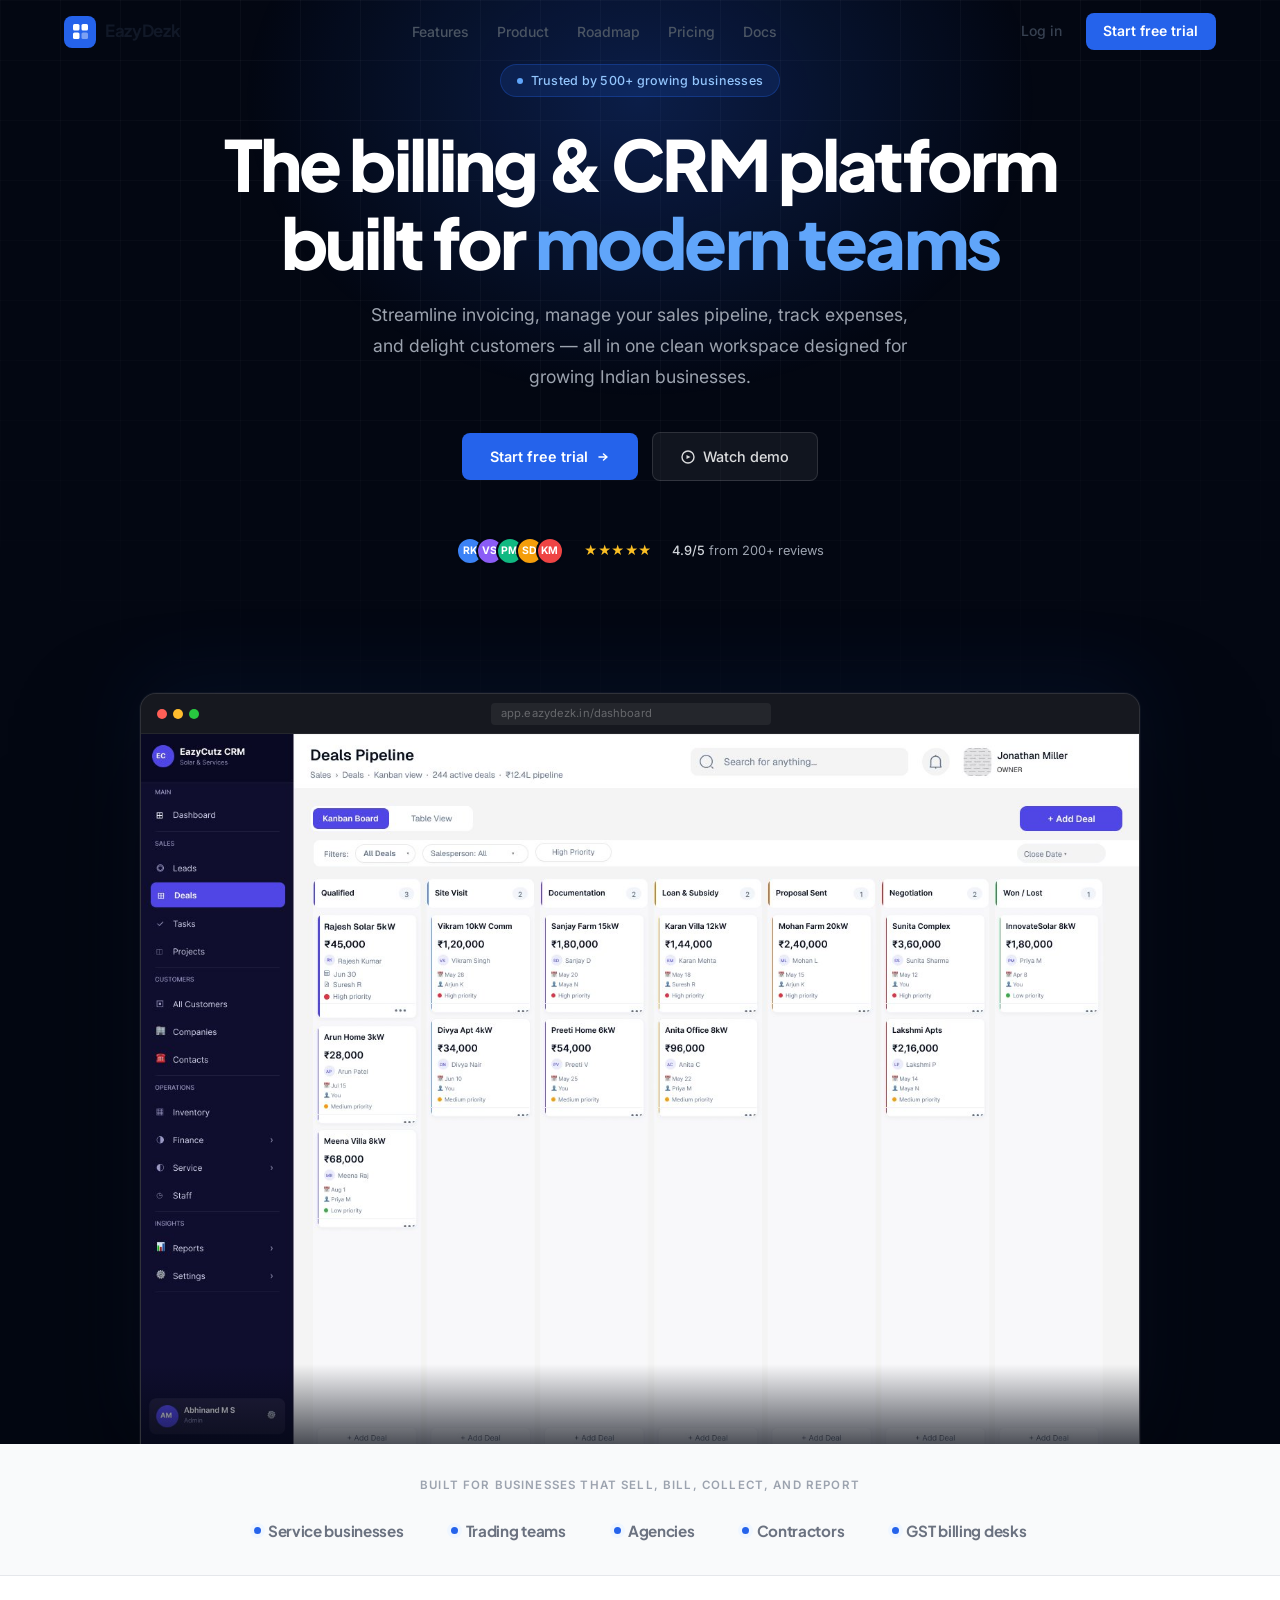
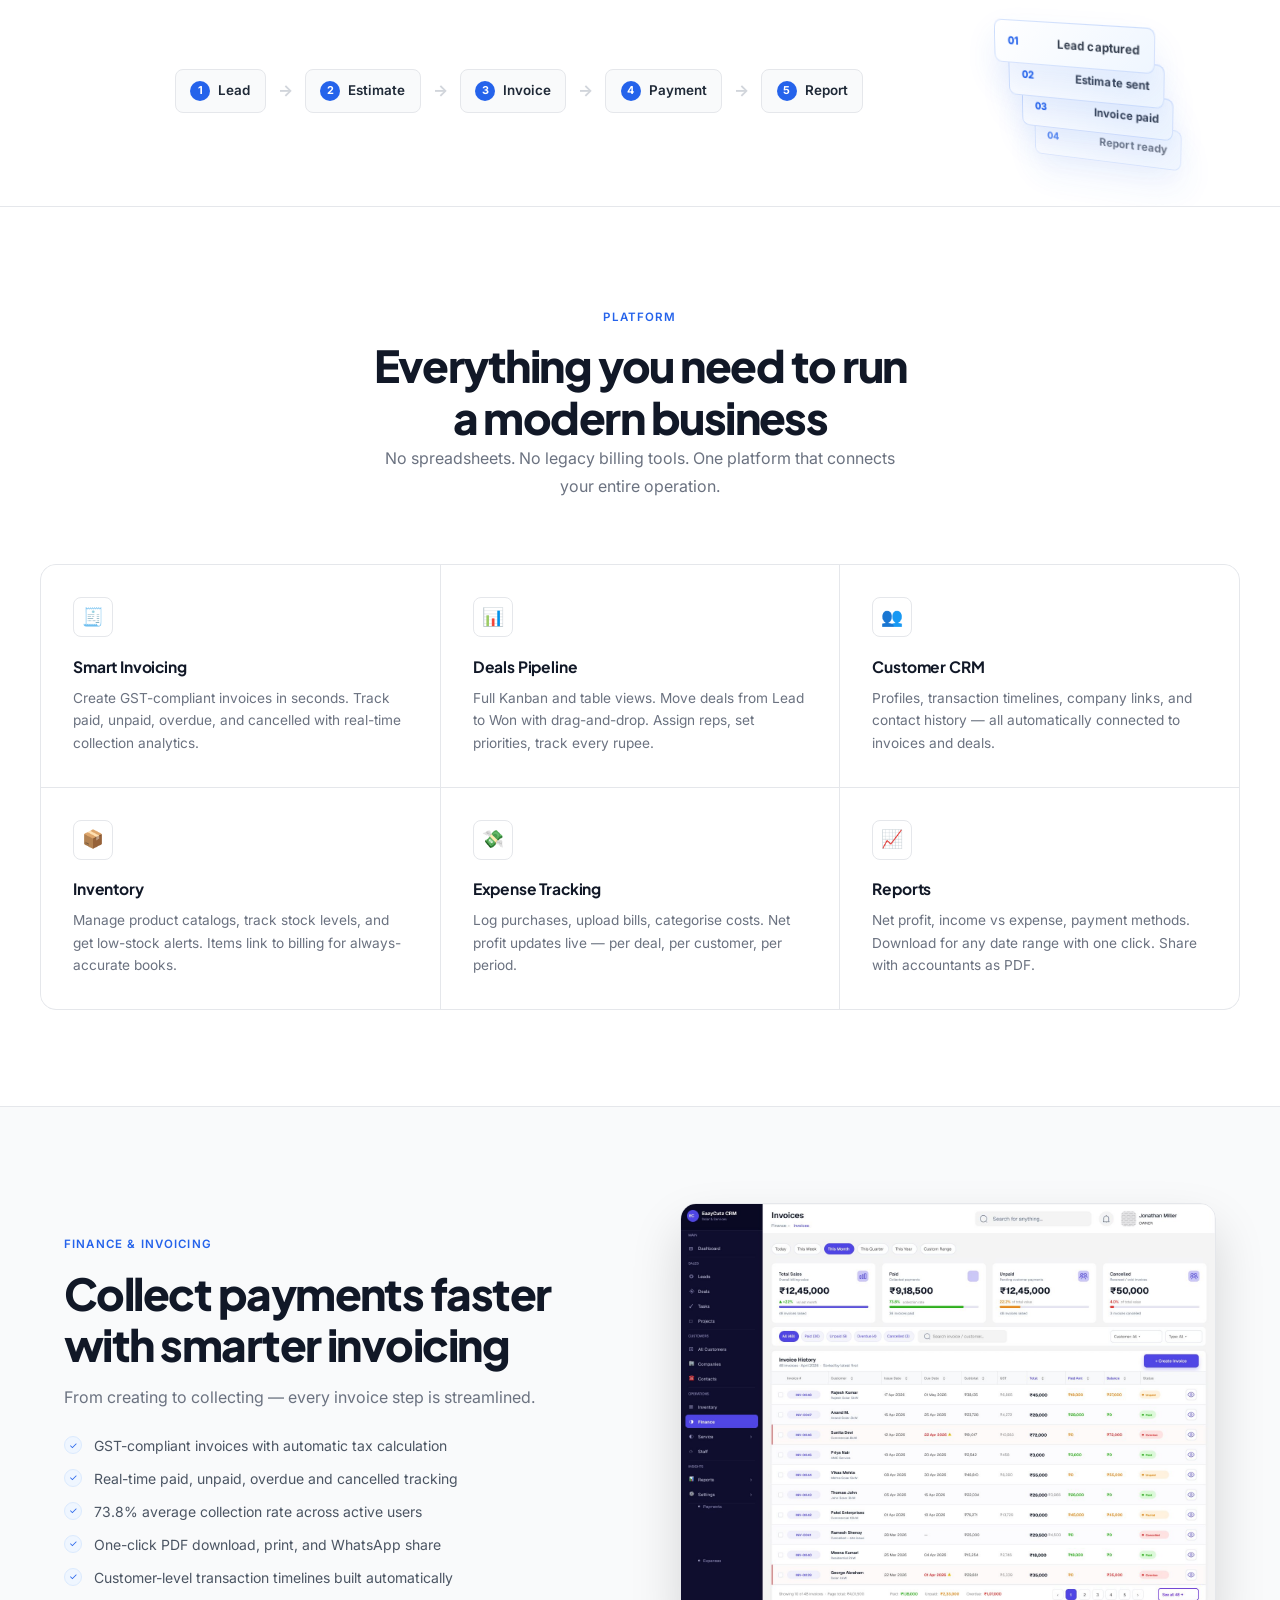
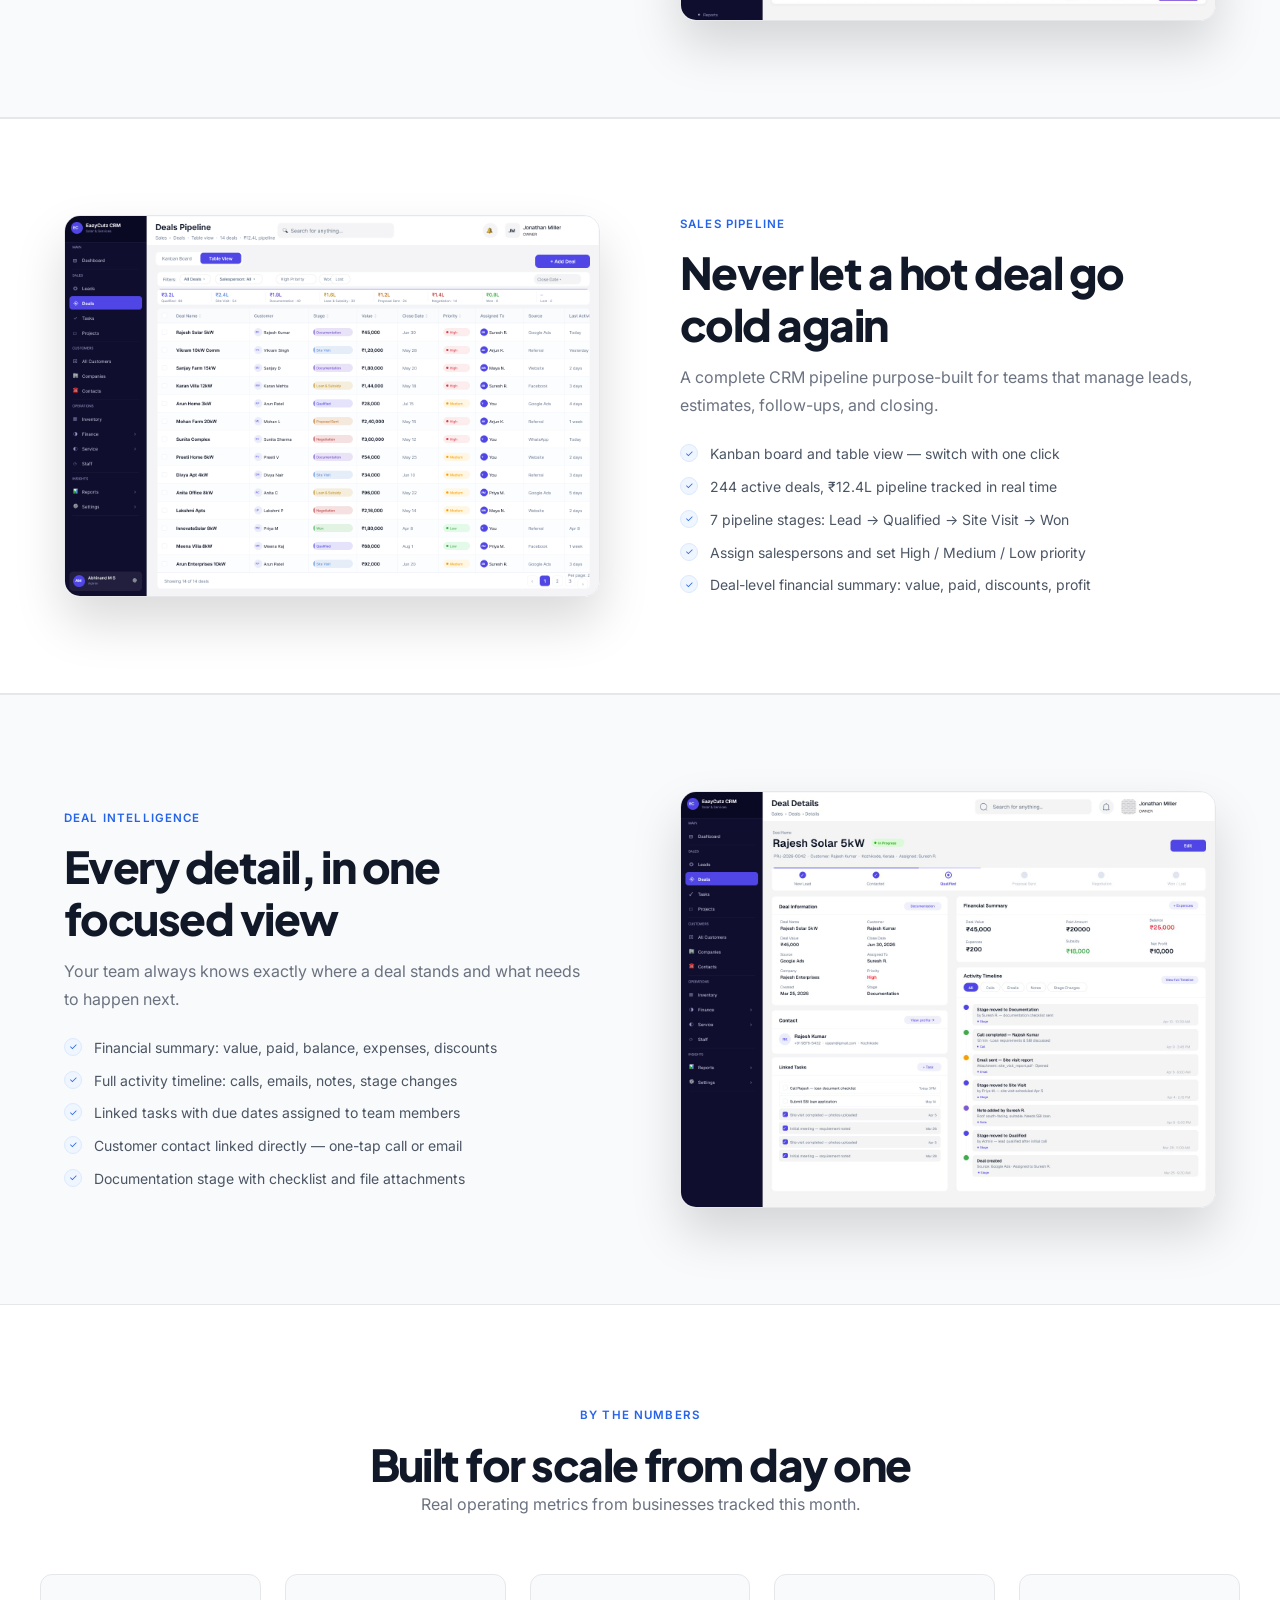
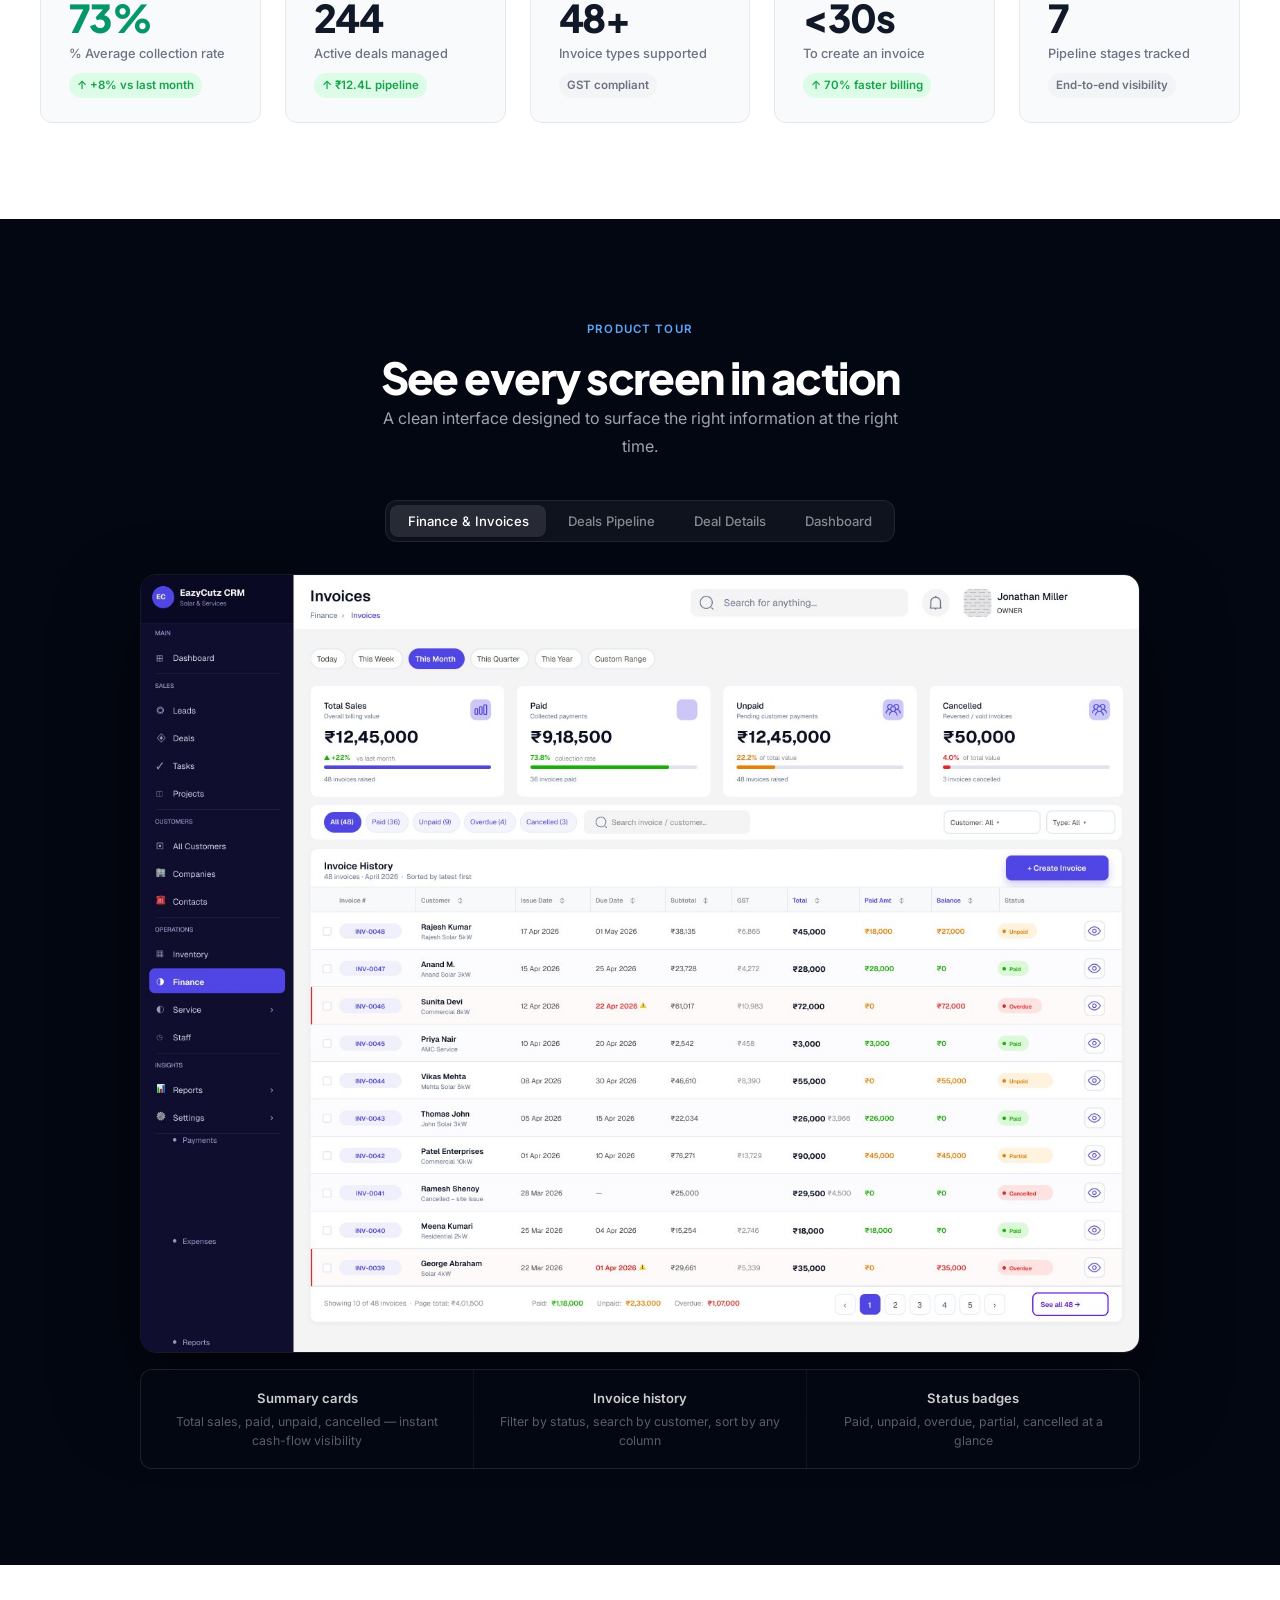
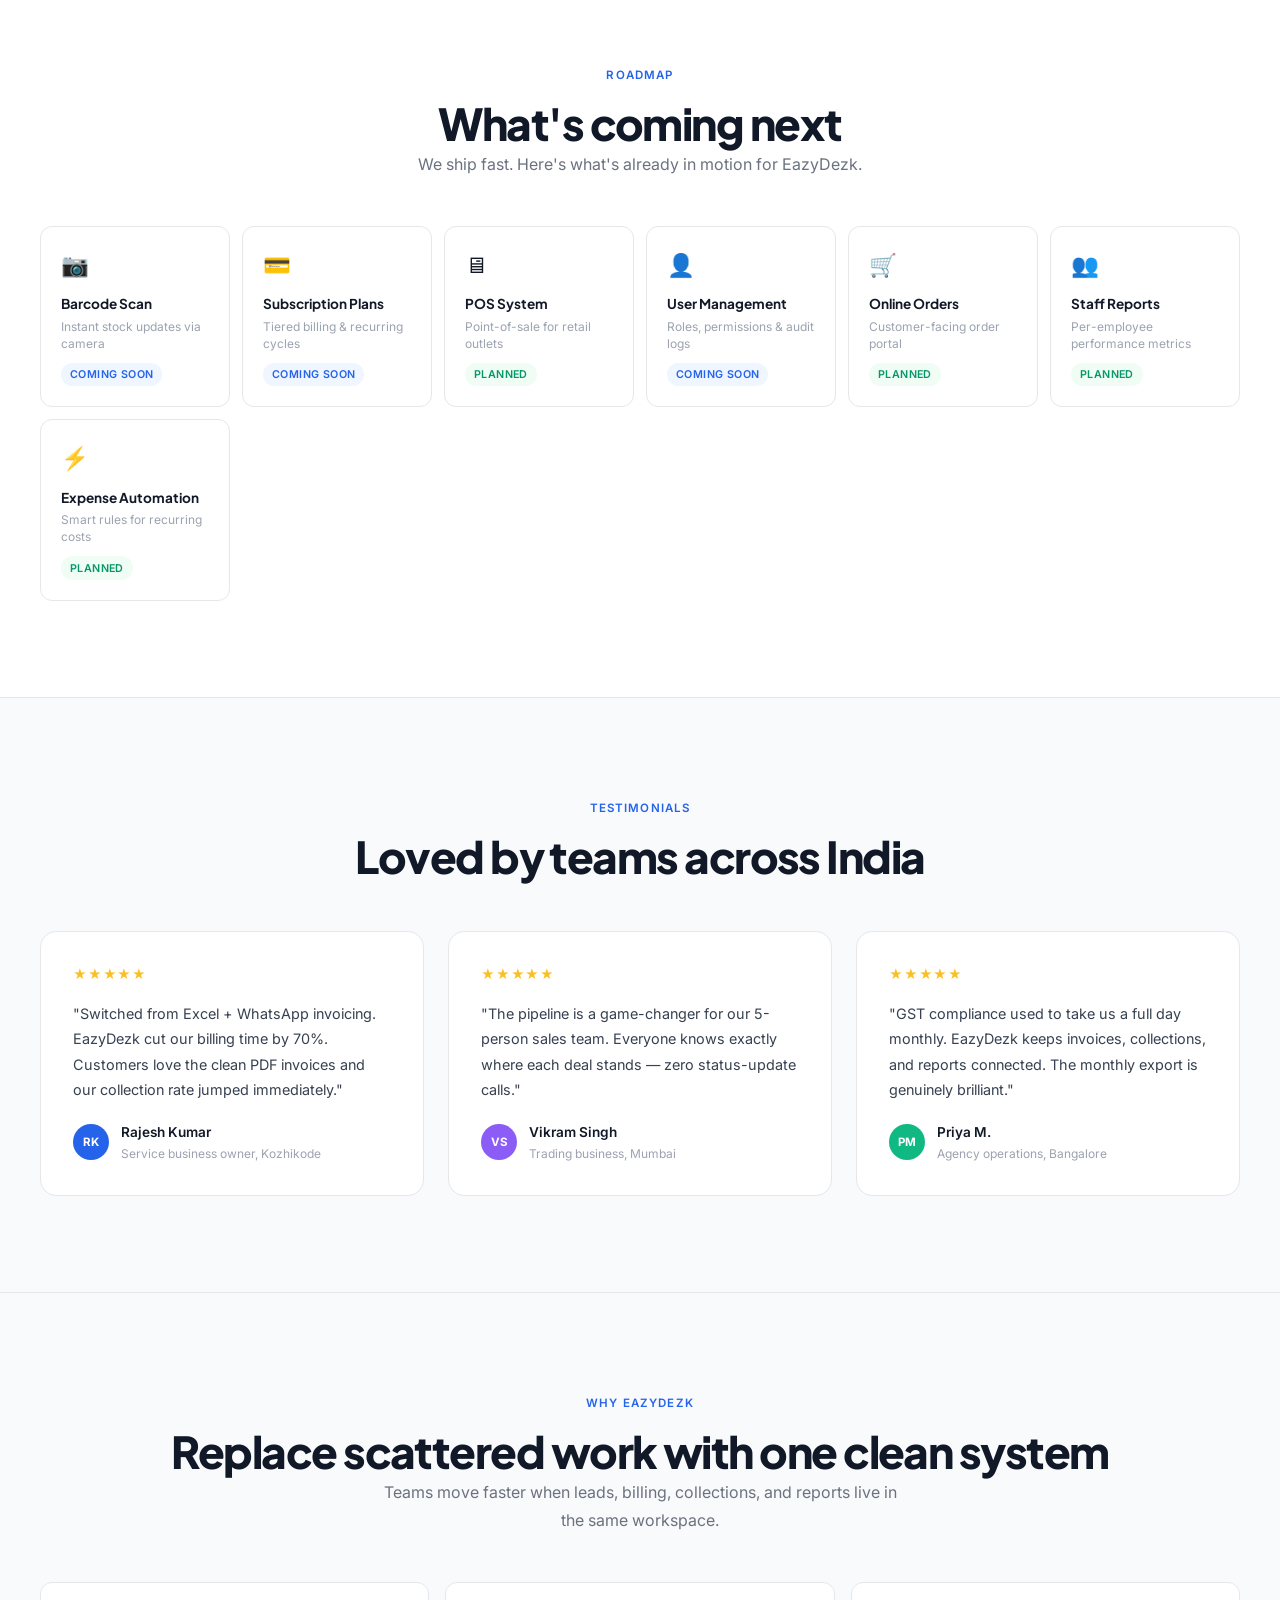
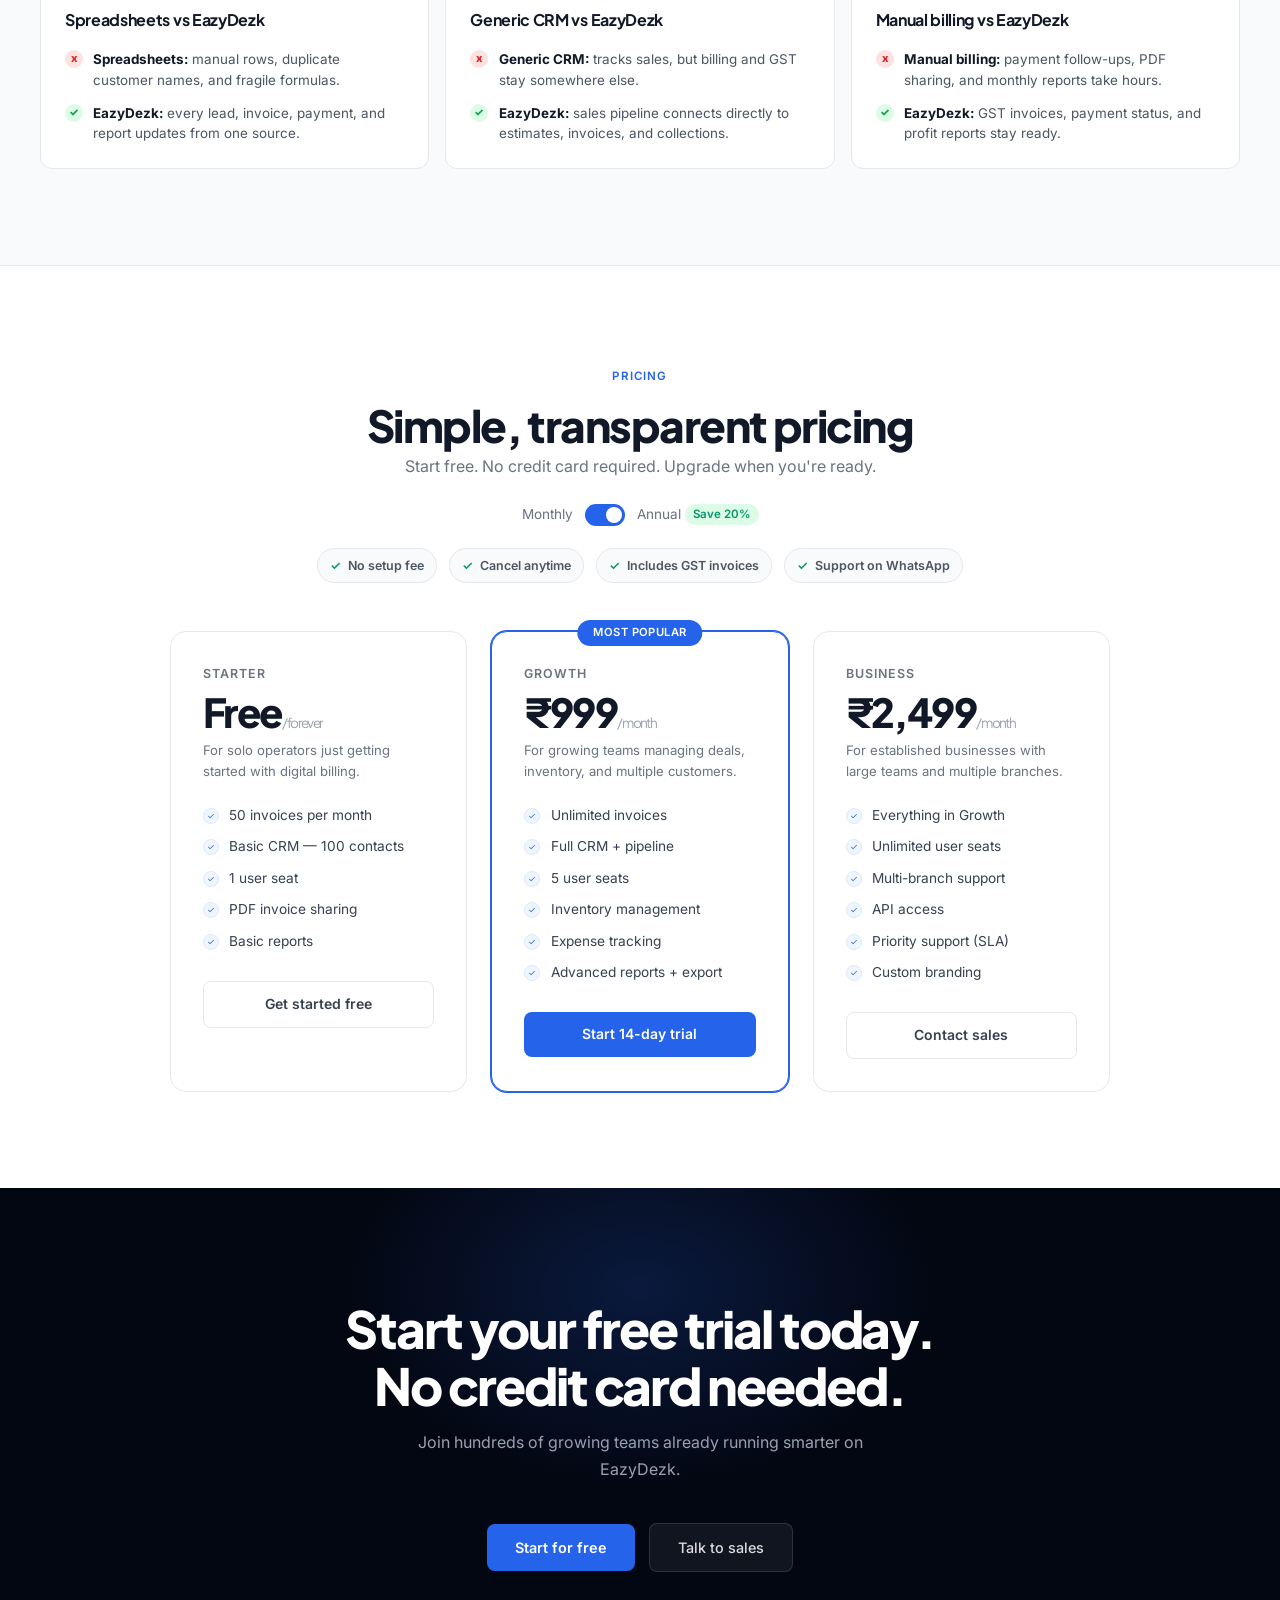
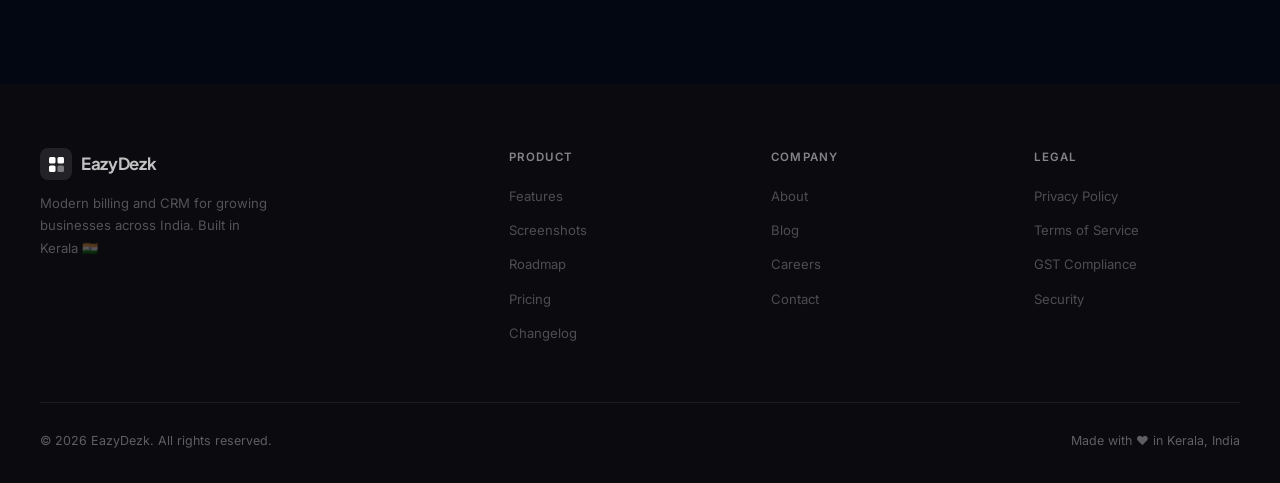
==== index.html @ ed724657 "Implement feature X to enhance user experience and optimize performance" ====
<!DOCTYPE html>
<html lang="en">
<head>
<meta charset="UTF-8">
<meta name="viewport" content="width=device-width,initial-scale=1.0">
<meta name="description" content="EazyDezk — The billing and CRM platform for growing businesses. Invoices, pipeline, reports, and customer work in one clean workspace.">
<title>EazyDezk — Modern Billing & CRM</title>
<link rel="preconnect" href="https://fonts.googleapis.com">
<link href="https://fonts.googleapis.com/css2?family=Inter:wght@300;400;500;600;700&family=Plus+Jakarta+Sans:wght@400;500;600;700;800&display=swap" rel="stylesheet">
<style>
*,*::before,*::after{box-sizing:border-box;margin:0;padding:0}
:root{
  --white:#ffffff;
  --gray-50:#f9fafb;
  --gray-100:#f3f4f6;
  --gray-200:#e5e7eb;
  --gray-300:#d1d5db;
  --gray-400:#9ca3af;
  --gray-500:#6b7280;
  --gray-600:#4b5563;
  --gray-700:#374151;
  --gray-800:#1f2937;
  --gray-900:#111827;
  --gray-950:#030712;
  --blue-50:#eff6ff;
  --blue-100:#dbeafe;
  --blue-500:#3b82f6;
  --blue-600:#2563eb;
  --blue-700:#1d4ed8;
  --violet-500:#8b5cf6;
  --violet-600:#7c3aed;
  --emerald-500:#10b981;
  --emerald-600:#059669;
  --amber-400:#fbbf24;
  --rose-500:#f43f5e;
  --brand:#2563eb;
  --brand-light:#eff6ff;
  --brand-dark:#1d4ed8;
  --r4:4px;--r6:6px;--r8:8px;--r12:12px;--r16:16px;--r20:20px;--r24:24px;
  --shadow-sm:0 1px 2px rgba(0,0,0,.05);
  --shadow:0 1px 3px rgba(0,0,0,.1),0 1px 2px rgba(0,0,0,.06);
  --shadow-md:0 4px 6px rgba(0,0,0,.07),0 2px 4px rgba(0,0,0,.06);
  --shadow-lg:0 10px 15px rgba(0,0,0,.1),0 4px 6px rgba(0,0,0,.05);
  --shadow-xl:0 20px 25px rgba(0,0,0,.1),0 10px 10px rgba(0,0,0,.04);
  --shadow-2xl:0 25px 50px rgba(0,0,0,.15);
  --nav-h:64px;
}
html{scroll-behavior:smooth}
body{font-family:'Inter',sans-serif;background:var(--white);color:var(--gray-900);line-height:1.6;overflow-x:hidden;-webkit-font-smoothing:antialiased}

/* ── NAV ── */
#nav{position:fixed;top:0;left:0;right:0;z-index:200;height:var(--nav-h);border-bottom:1px solid transparent;transition:all .3s ease;background:rgba(255,255,255,0)}
#nav.s{background:rgba(255,255,255,.95);backdrop-filter:blur(12px);border-bottom-color:var(--gray-200)}
.nav-wrap{max-width:1200px;margin:0 auto;padding:0 24px;height:100%;display:flex;align-items:center;justify-content:space-between;gap:2rem}
.logo{display:flex;align-items:center;gap:9px;text-decoration:none;flex-shrink:0}
.logo-icon{width:32px;height:32px;background:var(--brand);border-radius:var(--r8);display:grid;place-items:center}
.logo-icon svg{width:17px;height:17px;fill:white}
.logo-name{font-family:'Plus Jakarta Sans',sans-serif;font-weight:700;font-size:1.05rem;color:var(--gray-900);letter-spacing:-.02em}
.nav-links{display:flex;align-items:center;gap:1.75rem;list-style:none}
.nav-links a{font-size:.875rem;font-weight:500;color:var(--gray-600);text-decoration:none;transition:color .15s}
.nav-links a:hover{color:var(--gray-900)}
.nav-right{display:flex;align-items:center;gap:.75rem;flex-shrink:0}
.btn-nav-ghost{font-size:.875rem;font-weight:500;color:var(--gray-700);background:none;border:none;cursor:pointer;padding:.4rem .75rem;border-radius:var(--r6);transition:background .15s;text-decoration:none}
.btn-nav-ghost:hover{background:var(--gray-100)}
.btn-nav-primary{font-size:.875rem;font-weight:600;color:white;background:var(--brand);border:none;cursor:pointer;padding:.45rem 1.1rem;border-radius:var(--r8);transition:background .15s,transform .1s;text-decoration:none;font-family:'Inter',sans-serif}
.btn-nav-primary:hover{background:var(--brand-dark);transform:translateY(-1px)}
.burger{display:none;flex-direction:column;gap:4.5px;background:none;border:none;cursor:pointer;padding:6px}
.burger span{display:block;width:20px;height:1.5px;background:var(--gray-700);border-radius:2px;transition:all .22s}
.m-menu{display:none;position:fixed;top:var(--nav-h);left:0;right:0;background:white;border-bottom:1px solid var(--gray-200);z-index:199;padding:1.25rem 1.5rem 2rem;flex-direction:column;gap:1rem;box-shadow:var(--shadow-lg)}
.m-menu.open{display:flex}
.m-menu a{font-size:.9rem;font-weight:500;color:var(--gray-700);text-decoration:none}
@media(max-width:768px){.nav-links,.btn-nav-ghost,.btn-nav-primary{display:none}.burger{display:flex}}

/* ── HERO ── */
.hero{padding-top:var(--nav-h);background:var(--gray-950);min-height:100vh;display:flex;flex-direction:column;align-items:center;justify-content:center;position:relative;overflow:hidden;padding-left:24px;padding-right:24px;padding-bottom:0}
.hero-grid{--mx:50%;--my:18%;--grid-active:0;position:absolute;inset:0;background-image:linear-gradient(rgba(255,255,255,.03) 1px,transparent 1px),linear-gradient(90deg,rgba(255,255,255,.03) 1px,transparent 1px);background-size:60px 60px;mask-image:radial-gradient(ellipse 80% 60% at 50% 0%,black 40%,transparent 100%);animation:gridDrift 18s linear infinite;pointer-events:none}
.hero-grid::before{content:'';position:absolute;inset:0;background-image:linear-gradient(rgba(96,165,250,.44) 1px,transparent 1px),linear-gradient(90deg,rgba(96,165,250,.44) 1px,transparent 1px);background-size:60px 60px;background-position:inherit;mask-image:radial-gradient(circle 180px at var(--mx) var(--my),black 0%,rgba(0,0,0,.72) 34%,transparent 72%);opacity:var(--grid-active);transition:opacity .24s ease;filter:drop-shadow(0 0 8px rgba(96,165,250,.5));will-change:opacity,mask-image}
.hero-grid::after{content:'';position:absolute;left:var(--mx);top:var(--my);width:280px;height:280px;border-radius:50%;background:radial-gradient(circle,rgba(37,99,235,.2) 0%,rgba(37,99,235,.09) 38%,transparent 70%);opacity:var(--grid-active);transform:translate(-50%,-50%);transition:opacity .24s ease;will-change:left,top,opacity;pointer-events:none}
.hero-glow{position:absolute;top:-200px;left:50%;transform:translateX(-50%);width:800px;height:600px;background:radial-gradient(ellipse,rgba(37,99,235,.25) 0%,transparent 70%);pointer-events:none}
.hero-content{position:relative;z-index:2;text-align:center;max-width:860px;margin:0 auto;padding-bottom:4rem}
.hero-eyebrow{display:inline-flex;align-items:center;gap:.5rem;background:rgba(37,99,235,.15);border:1px solid rgba(37,99,235,.3);border-radius:50px;padding:.35rem 1rem;font-size:.78rem;font-weight:500;color:#93c5fd;margin-bottom:1.75rem;letter-spacing:.02em}
.hero-eyebrow-dot{width:6px;height:6px;border-radius:50%;background:#60a5fa;animation:blink 2s ease-in-out infinite}
@keyframes blink{0%,100%{opacity:1}50%{opacity:.3}}
@keyframes gridDrift{from{background-position:0 0,0 0}to{background-position:60px 60px,60px 60px}}
h1.hero-title{font-family:'Plus Jakarta Sans',sans-serif;font-weight:800;font-size:clamp(2.4rem,5.5vw,4.5rem);line-height:1.1;letter-spacing:-.04em;color:white;margin-bottom:1.25rem}
h1.hero-title .blue{color:#60a5fa}
.hero-desc{font-size:clamp(.9rem,1.5vw,1.1rem);color:var(--gray-400);max-width:540px;margin:0 auto 2.5rem;line-height:1.75;font-weight:400}
.hero-ctas{display:flex;align-items:center;justify-content:center;gap:.875rem;flex-wrap:wrap;margin-bottom:3.5rem}
.btn-hero-primary{display:inline-flex;align-items:center;gap:.5rem;background:var(--brand);color:white;border:none;padding:.75rem 1.75rem;border-radius:var(--r8);font-weight:600;font-size:.9rem;cursor:pointer;transition:all .2s;text-decoration:none;font-family:'Inter',sans-serif}
.btn-hero-primary:hover{background:var(--brand-dark);transform:translateY(-2px);box-shadow:0 8px 20px rgba(37,99,235,.4)}
.btn-hero-ghost{display:inline-flex;align-items:center;gap:.5rem;background:rgba(255,255,255,.06);color:rgba(255,255,255,.85);border:1px solid rgba(255,255,255,.12);padding:.75rem 1.75rem;border-radius:var(--r8);font-weight:500;font-size:.9rem;cursor:pointer;transition:all .2s;text-decoration:none}
.btn-hero-ghost:hover{background:rgba(255,255,255,.1);border-color:rgba(255,255,255,.22)}
.hero-social-proof{display:flex;align-items:center;justify-content:center;gap:1.25rem;flex-wrap:wrap;margin-bottom:4rem}
.hsp-avatars{display:flex}
.hsp-av{width:28px;height:28px;border-radius:50%;border:2px solid var(--gray-950);display:flex;align-items:center;justify-content:center;font-size:.65rem;font-weight:700;color:white;margin-left:-8px;flex-shrink:0}
.hsp-av:first-child{margin-left:0}
.hsp-text{font-size:.8rem;color:var(--gray-400)}
.hsp-text strong{color:var(--gray-300);font-weight:500}
.hsp-stars{color:#fbbf24;font-size:.8rem;letter-spacing:.05em}

/* ── DASHBOARD BROWSER MOCKUP ── */
.browser-wrap{--tilt-x:0deg;--tilt-y:0deg;position:relative;z-index:2;width:100%;max-width:1000px;margin:0 auto;perspective:1200px}
.browser{background:#1e2028;border-radius:var(--r16) var(--r16) 0 0;border:1px solid rgba(255,255,255,.08);border-bottom:none;box-shadow:0 -20px 80px rgba(37,99,235,.08),0 0 0 1px rgba(255,255,255,.04),0 60px 120px rgba(0,0,0,.6);overflow:hidden;transform:rotateX(var(--tilt-x)) rotateY(var(--tilt-y));transform-style:preserve-3d;transition:transform .18s ease-out,box-shadow .18s ease-out;will-change:transform}
.browser-wrap:hover .browser{box-shadow:0 -24px 90px rgba(37,99,235,.12),0 0 0 1px rgba(255,255,255,.05),0 70px 140px rgba(0,0,0,.65)}
.browser-bar{height:40px;background:#16181f;display:flex;align-items:center;padding:0 16px;gap:8px;border-bottom:1px solid rgba(255,255,255,.06)}
.b-dots{display:flex;gap:6px}
.b-dot{width:10px;height:10px;border-radius:50%}
.b-dot-r{background:#ff5f57}
.b-dot-y{background:#ffbd2e}
.b-dot-g{background:#28c840}
.b-addr{flex:1;background:rgba(255,255,255,.06);border-radius:var(--r4);height:22px;display:flex;align-items:center;padding:0 10px;max-width:280px;margin:0 auto}
.b-addr-text{font-size:.7rem;color:rgba(255,255,255,.3);font-weight:400;letter-spacing:.01em}
.browser-screen{position:relative}
.browser-screen img{width:100%;display:block;height:auto}
.browser-screen::after{content:'';position:absolute;bottom:0;left:0;right:0;height:80px;background:linear-gradient(transparent,rgba(3,7,18,.7))}
@media(max-width:640px){
  .hero{justify-content:flex-start;min-height:auto;padding-top:calc(var(--nav-h) + 2rem)}
  .hero-content{padding-bottom:2.25rem}
  .hero-ctas{margin-bottom:2.5rem}
  .hero-social-proof{margin-bottom:2.75rem}
  .hero-glow{width:520px;height:420px}
}

/* ── TRUST STRIP ── */
.logos-sec{background:var(--gray-50);border-bottom:1px solid var(--gray-200);padding:2rem 24px}
.logos-inner{max-width:1200px;margin:0 auto}
.logos-label{font-size:.72rem;font-weight:600;color:var(--gray-400);letter-spacing:.1em;text-transform:uppercase;text-align:center;margin-bottom:1.5rem}
.logos-row{display:flex;align-items:center;justify-content:center;gap:3rem;flex-wrap:wrap}
.logo-co{display:inline-flex;align-items:center;gap:.45rem;font-family:'Plus Jakarta Sans',sans-serif;font-weight:700;font-size:.95rem;color:var(--gray-500);letter-spacing:-.02em}
.logo-co::before{content:'';width:7px;height:7px;border-radius:50%;background:var(--brand);box-shadow:0 0 0 4px var(--blue-50)}

/* ── WORKFLOW ── */
.workflow-sec{background:white;border-bottom:1px solid var(--gray-200);padding:2.5rem 24px;overflow:hidden}
.workflow-shell{max-width:1120px;margin:0 auto;display:grid;grid-template-columns:minmax(0,1fr) 210px;align-items:center;gap:2rem}
.workflow{display:flex;align-items:center;justify-content:center;gap:.75rem;flex-wrap:wrap}
.wf-step{display:inline-flex;align-items:center;gap:.5rem;background:var(--gray-50);border:1px solid var(--gray-200);border-radius:var(--r8);padding:.65rem .9rem;font-size:.84rem;font-weight:600;color:var(--gray-800);white-space:nowrap}
.wf-num{width:20px;height:20px;border-radius:50%;display:grid;place-items:center;background:var(--brand);color:white;font-size:.68rem;font-weight:700}
.wf-arrow{color:var(--gray-300);font-weight:700}
.ops-stack{--stack-x:0deg;--stack-y:0deg;position:relative;height:150px;perspective:900px}
.ops-stack-inner{position:absolute;inset:0;transform-style:preserve-3d;transform:rotateX(calc(-12deg + var(--stack-x))) rotateY(calc(-24deg + var(--stack-y)));transition:transform .18s ease-out;animation:stackFloat 6s ease-in-out infinite}
.ops-card{position:absolute;left:22px;right:22px;height:42px;border:1px solid rgba(37,99,235,.18);border-radius:var(--r8);background:linear-gradient(135deg,white,var(--blue-50));box-shadow:0 18px 35px rgba(37,99,235,.11);display:flex;align-items:center;justify-content:space-between;padding:0 .85rem;font-size:.72rem;font-weight:700;color:var(--gray-700);letter-spacing:.01em;transform:translateZ(var(--z)) translateY(var(--y))}
.ops-card span{font-size:.66rem;color:var(--brand);font-weight:800}
.ops-card:nth-child(1){--z:54px;--y:0px}
.ops-card:nth-child(2){--z:27px;--y:38px}
.ops-card:nth-child(3){--z:0px;--y:76px}
.ops-card:nth-child(4){--z:-27px;--y:114px;opacity:.72}
@keyframes stackFloat{0%,100%{translate:0 0}50%{translate:0 -8px}}
@media(max-width:900px){.workflow-shell{grid-template-columns:1fr}.ops-stack{display:none}}
@media(max-width:640px){.workflow{display:grid;grid-template-columns:repeat(2,minmax(0,1fr));align-items:stretch}.wf-step{justify-content:flex-start}.wf-arrow{display:none}}
@media(max-width:360px){.workflow{grid-template-columns:1fr}}

/* ── SECTION BASE ── */
section{padding:6rem 24px}
.s-wrap{max-width:1200px;margin:0 auto}
.s-center{text-align:center}
.s-center .s-desc{margin:0 auto}
.kicker{display:inline-flex;align-items:center;gap:.4rem;font-size:.72rem;font-weight:600;color:var(--brand);letter-spacing:.1em;text-transform:uppercase;margin-bottom:.875rem}
h2.s-title{font-family:'Plus Jakarta Sans',sans-serif;font-weight:800;font-size:clamp(1.75rem,3.5vw,2.75rem);line-height:1.18;letter-spacing:-.035em;color:var(--gray-900)}
.s-desc{font-size:1rem;color:var(--gray-500);max-width:520px;margin-top:.75rem;line-height:1.75}

/* ── FEATURES ── */
.feat-sec{background:white}
.feat-intro{margin-bottom:4rem}
.feat-grid{display:grid;grid-template-columns:repeat(3,1fr);gap:1px;background:var(--gray-200);border:1px solid var(--gray-200);border-radius:var(--r16);overflow:hidden}
@media(max-width:900px){.feat-grid{grid-template-columns:repeat(2,1fr)}}
@media(max-width:560px){.feat-grid{grid-template-columns:1fr}}
.feat{background:white;padding:2rem;transition:background .2s}
.feat:hover{background:var(--gray-50)}
.feat-icon-wrap{width:40px;height:40px;border-radius:var(--r8);display:grid;place-items:center;font-size:1.1rem;margin-bottom:1.1rem;border:1px solid var(--gray-200)}
h3.feat-name{font-family:'Plus Jakarta Sans',sans-serif;font-weight:700;font-size:.975rem;color:var(--gray-900);margin-bottom:.45rem;letter-spacing:-.01em}
.feat-text{font-size:.855rem;color:var(--gray-500);line-height:1.65}

/* ── PRODUCT SPLIT ── */
.split-sec{background:var(--gray-50);border-top:1px solid var(--gray-200);border-bottom:1px solid var(--gray-200)}
.split{display:grid;grid-template-columns:1fr 1fr;gap:5rem;align-items:center;max-width:1200px;margin:0 auto;padding:6rem 24px}
.split.flip{direction:rtl}
.split.flip > *{direction:ltr}
@media(max-width:860px){.split,.split.flip{grid-template-columns:1fr;gap:2.5rem;direction:ltr}}
.split-text .kicker{display:flex}
.split-points{list-style:none;display:flex;flex-direction:column;gap:.65rem;margin-top:1.5rem}
.split-points li{display:flex;align-items:flex-start;gap:.75rem;font-size:.875rem;color:var(--gray-600);line-height:1.6}
.split-check{width:18px;height:18px;border-radius:50%;background:var(--blue-50);border:1px solid var(--blue-100);display:flex;align-items:center;justify-content:center;flex-shrink:0;margin-top:1px;font-size:.6rem;color:var(--brand)}
.split-img{border-radius:var(--r16);overflow:hidden;box-shadow:var(--shadow-2xl);border:1px solid var(--gray-200)}
.split-img img{width:100%;display:block;height:auto}

/* ── METRICS ── */
.metrics-sec{background:white}
.metrics-grid{display:grid;grid-template-columns:repeat(auto-fit,minmax(200px,1fr));gap:1.5rem;margin-top:3.5rem}
.metric{background:var(--gray-50);border:1px solid var(--gray-200);border-radius:var(--r12);padding:1.5rem 1.75rem;transition:all .2s}
.metric:hover{border-color:var(--blue-100);background:var(--blue-50)}
.metric-num{font-family:'Plus Jakarta Sans',sans-serif;font-weight:800;font-size:2.4rem;color:var(--gray-900);line-height:1;letter-spacing:-.04em}
.metric-num.up{color:var(--emerald-600)}
.metric-label{font-size:.8rem;color:var(--gray-500);margin-top:.4rem;font-weight:500}
.metric-trend{display:inline-flex;align-items:center;gap:.25rem;font-size:.72rem;font-weight:600;margin-top:.5rem;padding:.2rem .5rem;border-radius:50px}
.trend-up{background:#dcfce7;color:#16a34a}
.trend-neutral{background:var(--gray-100);color:var(--gray-500)}

/* ── SCREENSHOTS TABS ── */
.tabs-sec{background:var(--gray-950);padding:6rem 24px}
.tabs-sec .kicker{color:#60a5fa}
.tabs-sec h2.s-title{color:white}
.tabs-sec .s-desc{color:var(--gray-400)}
.tab-nav{display:flex;gap:.25rem;background:rgba(255,255,255,.05);border:1px solid rgba(255,255,255,.08);border-radius:var(--r12);padding:4px;width:fit-content;margin:2.5rem auto 0;flex-wrap:wrap;justify-content:center}
.tab-btn{padding:.5rem 1.1rem;border-radius:var(--r8);border:none;background:transparent;color:rgba(255,255,255,.5);font-size:.82rem;font-weight:500;cursor:pointer;transition:all .2s;font-family:'Inter',sans-serif;white-space:nowrap}
.tab-btn.on{background:rgba(255,255,255,.1);color:white;box-shadow:0 1px 3px rgba(0,0,0,.2)}
.tab-panels{margin-top:2rem;max-width:1000px;margin-left:auto;margin-right:auto}
.tab-panel{display:none}
.tab-panel.on{display:block;animation:fadeIn .3s ease}
@keyframes fadeIn{from{opacity:0;transform:translateY(8px)}to{opacity:1;transform:translateY(0)}}
.tab-img-frame{border-radius:var(--r16);overflow:hidden;border:1px solid rgba(255,255,255,.08);box-shadow:0 40px 80px rgba(0,0,0,.5)}
.tab-img-frame img{width:100%;display:block}
.tab-caption{display:grid;grid-template-columns:repeat(auto-fit,minmax(200px,1fr));gap:1px;background:rgba(255,255,255,.06);border:1px solid rgba(255,255,255,.06);border-radius:var(--r12);margin-top:1rem;overflow:hidden}
.tc-item{background:var(--gray-950);padding:1.1rem 1.25rem}
.tc-item h4{font-size:.82rem;font-weight:600;color:rgba(255,255,255,.8);margin-bottom:.25rem}
.tc-item p{font-size:.77rem;color:rgba(255,255,255,.35);line-height:1.5}

/* ── ROADMAP ── */
.road-sec{background:white}
.road-cards{display:grid;grid-template-columns:repeat(auto-fill,minmax(185px,1fr));gap:.75rem;margin-top:3rem}
.rc{background:white;border:1px solid var(--gray-200);border-radius:var(--r12);padding:1.25rem;transition:all .2s;position:relative}
.rc:hover{border-color:var(--blue-100);box-shadow:var(--shadow-md);transform:translateY(-2px)}
.rc-emoji{font-size:1.4rem;display:block;margin-bottom:.65rem}
.rc h4{font-family:'Plus Jakarta Sans',sans-serif;font-weight:700;font-size:.85rem;color:var(--gray-900);margin-bottom:.25rem}
.rc small{font-size:.75rem;color:var(--gray-400);display:block;line-height:1.4}
.rc-tag{display:inline-block;margin-top:.65rem;font-size:.67rem;font-weight:600;padding:.2rem .55rem;border-radius:50px;letter-spacing:.04em;text-transform:uppercase}
.tag-soon{background:var(--blue-50);color:var(--brand)}
.tag-plan{background:#f0fdf4;color:var(--emerald-600)}

/* ── TESTIMONIALS ── */
.testi-sec{background:var(--gray-50);border-top:1px solid var(--gray-200)}
.testi-grid{display:grid;grid-template-columns:repeat(auto-fit,minmax(300px,1fr));gap:1.5rem;margin-top:3rem}
.tcard{background:white;border:1px solid var(--gray-200);border-radius:var(--r16);padding:2rem;transition:all .2s}
.tcard:hover{box-shadow:var(--shadow-lg);transform:translateY(-3px)}
.tc-stars{color:var(--amber-400);font-size:.82rem;letter-spacing:.06em;margin-bottom:1rem}
.tc-quote{font-size:.9rem;color:var(--gray-700);line-height:1.75;margin-bottom:1.25rem}
.tc-person{display:flex;align-items:center;gap:.75rem}
.tc-av{width:36px;height:36px;border-radius:50%;display:flex;align-items:center;justify-content:center;font-size:.72rem;font-weight:700;color:white;flex-shrink:0}
.tc-name{font-size:.85rem;font-weight:600;color:var(--gray-900)}
.tc-role{font-size:.75rem;color:var(--gray-400)}

/* ── PRICING ── */
.price-sec{background:white}
.price-toggle{display:flex;align-items:center;justify-content:center;gap:.75rem;margin:1.5rem 0 3rem;font-size:.85rem;color:var(--gray-500)}
.toggle{width:40px;height:22px;background:var(--brand);border-radius:50px;position:relative;cursor:pointer;transition:background .2s;border:none}
.toggle-knob{position:absolute;top:3px;right:3px;width:16px;height:16px;background:white;border-radius:50%;transition:transform .2s;box-shadow:var(--shadow-sm)}
.price-badge{font-size:.72rem;font-weight:600;color:var(--emerald-600);background:#dcfce7;padding:.2rem .5rem;border-radius:50px}
.plans{display:grid;grid-template-columns:repeat(auto-fit,minmax(270px,1fr));gap:1.5rem;max-width:940px;margin:0 auto}
.plan{border:1px solid var(--gray-200);border-radius:var(--r16);padding:2rem;background:white;transition:all .2s;position:relative}
.plan:hover{box-shadow:var(--shadow-xl)}
.plan.popular{border-color:var(--brand);box-shadow:0 0 0 1px var(--brand)}
.pop-badge{position:absolute;top:-12px;left:50%;transform:translateX(-50%);background:var(--brand);color:white;font-size:.7rem;font-weight:600;padding:.25rem 1rem;border-radius:50px;white-space:nowrap;letter-spacing:.04em}
.plan-tier{font-size:.78rem;font-weight:600;color:var(--gray-500);letter-spacing:.08em;text-transform:uppercase;margin-bottom:.5rem}
.plan-price{font-family:'Plus Jakarta Sans',sans-serif;font-weight:800;font-size:2.5rem;color:var(--gray-900);line-height:1;letter-spacing:-.04em}
.plan-price span{font-size:.85rem;font-weight:400;color:var(--gray-400)}
.plan-desc{font-size:.82rem;color:var(--gray-500);margin:.5rem 0 1.5rem;line-height:1.55}
.plan-feats{list-style:none;display:flex;flex-direction:column;gap:.6rem;margin-bottom:1.75rem}
.plan-feats li{font-size:.855rem;color:var(--gray-700);display:flex;align-items:center;gap:.65rem}
.feat-check{width:16px;height:16px;border-radius:50%;background:var(--blue-50);border:1px solid var(--blue-100);display:flex;align-items:center;justify-content:center;flex-shrink:0;font-size:.55rem;color:var(--brand)}
.btn-plan{display:block;text-align:center;padding:.7rem 1rem;border-radius:var(--r8);font-size:.875rem;font-weight:600;text-decoration:none;transition:all .2s;cursor:pointer;border:none;font-family:'Inter',sans-serif}
.btn-plan-outline{background:white;color:var(--gray-700);border:1.5px solid var(--gray-200)}
.btn-plan-outline:hover{border-color:var(--gray-400);background:var(--gray-50)}
.btn-plan-fill{background:var(--brand);color:white}
.btn-plan-fill:hover{background:var(--brand-dark);transform:translateY(-1px);box-shadow:0 4px 12px rgba(37,99,235,.3)}
.price-safe{display:flex;justify-content:center;gap:.75rem;flex-wrap:wrap;margin:-1.6rem auto 3rem;max-width:800px}
.safe-pill{display:inline-flex;align-items:center;gap:.45rem;background:var(--gray-50);border:1px solid var(--gray-200);border-radius:50px;padding:.42rem .75rem;font-size:.78rem;font-weight:600;color:var(--gray-600)}
.safe-pill span{color:var(--emerald-600)}

/* ── COMPARISON ── */
.compare-sec{background:var(--gray-50);border-top:1px solid var(--gray-200);border-bottom:1px solid var(--gray-200)}
.compare-grid{display:grid;grid-template-columns:repeat(3,1fr);gap:1rem;margin-top:3rem}
.compare-card{background:white;border:1px solid var(--gray-200);border-radius:var(--r12);padding:1.5rem}
.compare-card h3{font-family:'Plus Jakarta Sans',sans-serif;font-size:1rem;letter-spacing:-.02em;margin-bottom:1rem;color:var(--gray-900)}
.compare-list{list-style:none;display:flex;flex-direction:column;gap:.75rem}
.compare-list li{display:flex;gap:.65rem;font-size:.84rem;line-height:1.55;color:var(--gray-600)}
.compare-list b{color:var(--gray-900);font-weight:700}
.bad-mark,.good-mark{width:18px;height:18px;border-radius:50%;display:grid;place-items:center;flex-shrink:0;margin-top:1px;font-size:.68rem;font-weight:800}
.bad-mark{background:#fee2e2;color:#dc2626}
.good-mark{background:#dcfce7;color:#16a34a}
@media(max-width:900px){.compare-grid{grid-template-columns:1fr}}

/* ── CTA ── */
.cta-sec{background:var(--gray-950);padding:7rem 24px;text-align:center;position:relative;overflow:hidden}
.cta-sec::before{content:'';position:absolute;top:-100px;left:50%;transform:translateX(-50%);width:600px;height:400px;background:radial-gradient(ellipse,rgba(37,99,235,.2) 0%,transparent 70%);pointer-events:none}
.cta-sec h2{font-family:'Plus Jakarta Sans',sans-serif;font-weight:800;font-size:clamp(2rem,4vw,3.5rem);color:white;letter-spacing:-.04em;line-height:1.12;position:relative}
.cta-sec p{color:var(--gray-400);margin:.875rem auto 2.5rem;max-width:480px;font-size:1rem;line-height:1.7}
.cta-btns{display:flex;align-items:center;justify-content:center;gap:.875rem;flex-wrap:wrap;position:relative}

/* ── FOOTER ── */
footer{background:#0a0a0f;padding:4rem 24px 2rem;color:rgba(255,255,255,.35)}
.f-inner{max-width:1200px;margin:0 auto}
.f-grid{display:grid;grid-template-columns:2fr 1fr 1fr 1fr;gap:3.5rem;margin-bottom:3.5rem}
@media(max-width:820px){.f-grid{grid-template-columns:1fr 1fr;gap:2rem}}
@media(max-width:480px){.f-grid{grid-template-columns:1fr}}
.f-brand-desc{font-size:.82rem;color:rgba(255,255,255,.3);margin-top:.75rem;line-height:1.7;max-width:240px}
.f-col-title{font-size:.72rem;font-weight:600;color:rgba(255,255,255,.5);letter-spacing:.1em;text-transform:uppercase;margin-bottom:1rem}
.f-col ul{list-style:none;display:flex;flex-direction:column;gap:.55rem}
.f-col a{font-size:.82rem;color:rgba(255,255,255,.28);text-decoration:none;transition:color .15s}
.f-col a:hover{color:rgba(255,255,255,.7)}
.f-bottom{border-top:1px solid rgba(255,255,255,.07);padding-top:1.75rem;display:flex;justify-content:space-between;flex-wrap:wrap;gap:.75rem;font-size:.78rem}

/* ── SCROLL REVEAL ── */
.rv{opacity:0;transform:translateY(24px);transition:opacity .65s cubic-bezier(.25,.8,.25,1),transform .65s cubic-bezier(.25,.8,.25,1);transition-delay:var(--d,0s)}
.rv.in{opacity:1;transform:none}

@media(prefers-reduced-motion:reduce){.rv{opacity:1;transform:none;transition:none}.hero-grid,.hero-eyebrow-dot,.ops-stack-inner{animation:none}.hero-grid::before,.hero-grid::after,.browser,.ops-stack-inner{transition:none}}
</style>
</head>
<body>

<!-- NAV -->
<nav id="nav">
  <div class="nav-wrap">
    <a class="logo" href="#" aria-label="EazyDezk">
      <div class="logo-icon" aria-hidden="true">
        <svg viewBox="0 0 17 17"><rect x="1" y="1" width="6.5" height="6.5" rx="1.5"/><rect x="9.5" y="1" width="6.5" height="6.5" rx="1.5"/><rect x="1" y="9.5" width="6.5" height="6.5" rx="1.5"/><rect x="9.5" y="9.5" width="6.5" height="6.5" rx="1.5" opacity=".4"/></svg>
      </div>
      <span class="logo-name">EazyDezk</span>
    </a>
    <ul class="nav-links">
      <li><a href="#features">Features</a></li>
      <li><a href="#product">Product</a></li>
      <li><a href="#roadmap">Roadmap</a></li>
      <li><a href="#pricing">Pricing</a></li>
      <li><a href="#">Docs</a></li>
    </ul>
    <div class="nav-right">
      <a class="btn-nav-ghost" href="#">Log in</a>
      <a class="btn-nav-primary" href="#pricing">Start free trial</a>
    </div>
    <button class="burger" id="burger" aria-label="Menu" aria-expanded="false">
      <span></span><span></span><span></span>
    </button>
  </div>
</nav>
<div class="m-menu" id="mmenu">
  <a href="#features">Features</a>
  <a href="#product">Product</a>
  <a href="#roadmap">Roadmap</a>
  <a href="#pricing">Pricing</a>
  <a href="#" style="color:var(--brand);font-weight:600">Start free trial →</a>
</div>

<!-- HERO -->
<header class="hero">
  <div class="hero-grid" aria-hidden="true"></div>
  <div class="hero-glow" aria-hidden="true"></div>

  <div class="hero-content">
    <div class="rv" style="--d:.05s">
      <div class="hero-eyebrow">
        <span class="hero-eyebrow-dot" aria-hidden="true"></span>
        Trusted by 500+ growing businesses
      </div>
    </div>

    <h1 class="hero-title rv" style="--d:.1s">
      The billing &amp; CRM platform<br>built for <span class="blue">modern teams</span>
    </h1>

    <p class="hero-desc rv" style="--d:.17s">
      Streamline invoicing, manage your sales pipeline, track expenses, and delight customers — all in one clean workspace designed for growing Indian businesses.
    </p>

    <div class="hero-ctas rv" style="--d:.24s">
      <a class="btn-hero-primary" href="#pricing">
        Start free trial
        <svg width="14" height="14" viewBox="0 0 14 14" fill="none" aria-hidden="true"><path d="M3 7h8M7.5 4l3.5 3-3.5 3" stroke="currentColor" stroke-width="1.5" stroke-linecap="round" stroke-linejoin="round"/></svg>
      </a>
      <a class="btn-hero-ghost" href="#product">
        <svg width="14" height="14" viewBox="0 0 14 14" fill="none" aria-hidden="true"><circle cx="7" cy="7" r="6" stroke="currentColor" stroke-width="1.4"/><path d="M5.5 5l4 2-4 2V5z" fill="currentColor"/></svg>
        Watch demo
      </a>
    </div>

    <div class="hero-social-proof rv" style="--d:.3s">
      <div class="hsp-avatars" aria-hidden="true">
        <div class="hsp-av" style="background:#3b82f6">RK</div>
        <div class="hsp-av" style="background:#8b5cf6">VS</div>
        <div class="hsp-av" style="background:#10b981">PM</div>
        <div class="hsp-av" style="background:#f59e0b">SD</div>
        <div class="hsp-av" style="background:#ef4444">KM</div>
      </div>
      <span class="hsp-stars">★★★★★</span>
      <span class="hsp-text"><strong>4.9/5</strong> from 200+ reviews</span>
    </div>
  </div>

  <!-- BROWSER MOCKUP -->
  <div class="browser-wrap rv" style="--d:.35s" aria-label="EazyDezk dashboard preview">
    <div class="browser">
      <div class="browser-bar" aria-hidden="true">
        <div class="b-dots">
          <div class="b-dot b-dot-r"></div>
          <div class="b-dot b-dot-y"></div>
          <div class="b-dot b-dot-g"></div>
        </div>
        <div class="b-addr">
          <span class="b-addr-text">app.eazydezk.in/dashboard</span>
        </div>
        <div style="width:60px"></div>
      </div>
      <div class="browser-screen">
        <img src="[data-uri]" alt="EazyDezk dashboard showing sales overview, deals pipeline, and invoice metrics" loading="eager">
      </div>
    </div>
  </div>
</header>

<!-- TRUST STRIP -->
<div class="logos-sec" aria-label="Customers">
  <div class="logos-inner">
    <p class="logos-label">Built for businesses that sell, bill, collect, and report</p>
    <div class="logos-row" aria-hidden="true">
      <span class="logo-co">Service businesses</span>
      <span class="logo-co">Trading teams</span>
      <span class="logo-co">Agencies</span>
      <span class="logo-co">Contractors</span>
      <span class="logo-co">GST billing desks</span>
    </div>
  </div>
</div>

<!-- WORKFLOW -->
<section class="workflow-sec" aria-label="Product workflow">
  <div class="workflow-shell">
    <div class="workflow">
      <div class="wf-step"><span class="wf-num">1</span>Lead</div>
      <span class="wf-arrow" aria-hidden="true">&rarr;</span>
      <div class="wf-step"><span class="wf-num">2</span>Estimate</div>
      <span class="wf-arrow" aria-hidden="true">&rarr;</span>
      <div class="wf-step"><span class="wf-num">3</span>Invoice</div>
      <span class="wf-arrow" aria-hidden="true">&rarr;</span>
      <div class="wf-step"><span class="wf-num">4</span>Payment</div>
      <span class="wf-arrow" aria-hidden="true">&rarr;</span>
      <div class="wf-step"><span class="wf-num">5</span>Report</div>
    </div>
    <div class="ops-stack" aria-hidden="true">
      <div class="ops-stack-inner">
        <div class="ops-card"><span>01</span>Lead captured</div>
        <div class="ops-card"><span>02</span>Estimate sent</div>
        <div class="ops-card"><span>03</span>Invoice paid</div>
        <div class="ops-card"><span>04</span>Report ready</div>
      </div>
    </div>
  </div>
</section>

<!-- FEATURES -->
<section class="feat-sec" id="features" aria-labelledby="fh">
  <div class="s-wrap">
    <div class="feat-intro s-center">
      <p class="kicker rv">Platform</p>
      <h2 class="s-title rv" id="fh">Everything you need to run<br>a modern business</h2>
      <p class="s-desc rv">No spreadsheets. No legacy billing tools. One platform that connects your entire operation.</p>
    </div>
    <div class="feat-grid" style="margin-top:3.5rem">
      <div class="feat rv" style="--d:.04s">
        <div class="feat-icon-wrap">🧾</div>
        <h3 class="feat-name">Smart Invoicing</h3>
        <p class="feat-text">Create GST-compliant invoices in seconds. Track paid, unpaid, overdue, and cancelled with real-time collection analytics.</p>
      </div>
      <div class="feat rv" style="--d:.08s">
        <div class="feat-icon-wrap">📊</div>
        <h3 class="feat-name">Deals Pipeline</h3>
        <p class="feat-text">Full Kanban and table views. Move deals from Lead to Won with drag-and-drop. Assign reps, set priorities, track every rupee.</p>
      </div>
      <div class="feat rv" style="--d:.12s">
        <div class="feat-icon-wrap">👥</div>
        <h3 class="feat-name">Customer CRM</h3>
        <p class="feat-text">Profiles, transaction timelines, company links, and contact history — all automatically connected to invoices and deals.</p>
      </div>
      <div class="feat rv" style="--d:.06s">
        <div class="feat-icon-wrap">📦</div>
        <h3 class="feat-name">Inventory</h3>
        <p class="feat-text">Manage product catalogs, track stock levels, and get low-stock alerts. Items link to billing for always-accurate books.</p>
      </div>
      <div class="feat rv" style="--d:.1s">
        <div class="feat-icon-wrap">💸</div>
        <h3 class="feat-name">Expense Tracking</h3>
        <p class="feat-text">Log purchases, upload bills, categorise costs. Net profit updates live — per deal, per customer, per period.</p>
      </div>
      <div class="feat rv" style="--d:.14s">
        <div class="feat-icon-wrap">📈</div>
        <h3 class="feat-name">Reports</h3>
        <p class="feat-text">Net profit, income vs expense, payment methods. Download for any date range with one click. Share with accountants as PDF.</p>
      </div>
    </div>
  </div>
</section>

<!-- SPLIT: Invoices -->
<div class="split-sec" id="product">
  <div class="split">
    <div class="split-text rv">
      <p class="kicker">Finance &amp; Invoicing</p>
      <h2 class="s-title">Collect payments faster with smarter invoicing</h2>
      <p class="s-desc">From creating to collecting — every invoice step is streamlined.</p>
      <ul class="split-points">
        <li><span class="split-check" aria-hidden="true">✓</span>GST-compliant invoices with automatic tax calculation</li>
        <li><span class="split-check" aria-hidden="true">✓</span>Real-time paid, unpaid, overdue and cancelled tracking</li>
        <li><span class="split-check" aria-hidden="true">✓</span>73.8% average collection rate across active users</li>
        <li><span class="split-check" aria-hidden="true">✓</span>One-click PDF download, print, and WhatsApp share</li>
        <li><span class="split-check" aria-hidden="true">✓</span>Customer-level transaction timelines built automatically</li>
      </ul>
    </div>
    <div class="split-img rv" style="--d:.12s">
      <img src="[data-uri]" alt="Finance invoices screen showing ₹12,45,000 total sales with invoice history table" loading="lazy">
    </div>
  </div>
</div>

<!-- SPLIT: Deals -->
<div class="split-sec" style="background:white">
  <div class="split flip">
    <div class="split-text rv">
      <p class="kicker">Sales Pipeline</p>
      <h2 class="s-title">Never let a hot deal go cold again</h2>
      <p class="s-desc">A complete CRM pipeline purpose-built for teams that manage leads, estimates, follow-ups, and closing.</p>
      <ul class="split-points">
        <li><span class="split-check" aria-hidden="true">✓</span>Kanban board and table view — switch with one click</li>
        <li><span class="split-check" aria-hidden="true">✓</span>244 active deals, ₹12.4L pipeline tracked in real time</li>
        <li><span class="split-check" aria-hidden="true">✓</span>7 pipeline stages: Lead → Qualified → Site Visit → Won</li>
        <li><span class="split-check" aria-hidden="true">✓</span>Assign salespersons and set High / Medium / Low priority</li>
        <li><span class="split-check" aria-hidden="true">✓</span>Deal-level financial summary: value, paid, discounts, profit</li>
      </ul>
    </div>
    <div class="split-img rv" style="--d:.12s">
      <img src="[data-uri]" alt="Deals table view with pipeline stages and ₹12.4L total value" loading="lazy">
    </div>
  </div>
</div>

<!-- SPLIT: Deal Details -->
<div class="split-sec">
  <div class="split">
    <div class="split-text rv">
      <p class="kicker">Deal Intelligence</p>
      <h2 class="s-title">Every detail, in one focused view</h2>
      <p class="s-desc">Your team always knows exactly where a deal stands and what needs to happen next.</p>
      <ul class="split-points">
        <li><span class="split-check" aria-hidden="true">✓</span>Financial summary: value, paid, balance, expenses, discounts</li>
        <li><span class="split-check" aria-hidden="true">✓</span>Full activity timeline: calls, emails, notes, stage changes</li>
        <li><span class="split-check" aria-hidden="true">✓</span>Linked tasks with due dates assigned to team members</li>
        <li><span class="split-check" aria-hidden="true">✓</span>Customer contact linked directly — one-tap call or email</li>
        <li><span class="split-check" aria-hidden="true">✓</span>Documentation stage with checklist and file attachments</li>
      </ul>
    </div>
    <div class="split-img rv" style="--d:.12s">
      <img src="[data-uri]" alt="Deal details screen for Rajesh Solar 5kW with financial summary and activity timeline" loading="lazy">
    </div>
  </div>
</div>

<!-- METRICS -->
<section class="metrics-sec" aria-labelledby="mh">
  <div class="s-wrap">
    <div class="s-center">
      <p class="kicker rv">By the numbers</p>
      <h2 class="s-title rv" id="mh">Built for scale from day one</h2>
      <p class="s-desc rv">Real operating metrics from businesses tracked this month.</p>
    </div>
    <div class="metrics-grid">
      <div class="metric rv">
        <div class="metric-num up" data-count="73">0</div>
        <div class="metric-label">% Average collection rate</div>
        <span class="metric-trend trend-up">↑ +8% vs last month</span>
      </div>
      <div class="metric rv" style="--d:.06s">
        <div class="metric-num" data-count="244">0</div>
        <div class="metric-label">Active deals managed</div>
        <span class="metric-trend trend-up">↑ ₹12.4L pipeline</span>
      </div>
      <div class="metric rv" style="--d:.12s">
        <div class="metric-num">48+</div>
        <div class="metric-label">Invoice types supported</div>
        <span class="metric-trend trend-neutral">GST compliant</span>
      </div>
      <div class="metric rv" style="--d:.18s">
        <div class="metric-num">&lt;30s</div>
        <div class="metric-label">To create an invoice</div>
        <span class="metric-trend trend-up">↑ 70% faster billing</span>
      </div>
      <div class="metric rv" style="--d:.24s">
        <div class="metric-num">7</div>
        <div class="metric-label">Pipeline stages tracked</div>
        <span class="metric-trend trend-neutral">End-to-end visibility</span>
      </div>
    </div>
  </div>
</section>

<!-- SCREENSHOTS TABS -->
<section class="tabs-sec" aria-labelledby="tabh">
  <div class="s-wrap s-center">
    <p class="kicker rv" style="justify-content:center">Product tour</p>
    <h2 class="s-title rv" id="tabh">See every screen in action</h2>
    <p class="s-desc rv">A clean interface designed to surface the right information at the right time.</p>
    <div class="tab-nav rv" role="tablist" aria-label="Product screens" style="--d:.1s">
      <button class="tab-btn on" role="tab" data-p="t1">Finance &amp; Invoices</button>
      <button class="tab-btn" role="tab" data-p="t2">Deals Pipeline</button>
      <button class="tab-btn" role="tab" data-p="t3">Deal Details</button>
      <button class="tab-btn" role="tab" data-p="t4">Dashboard</button>
    </div>
    <div class="tab-panels rv" style="--d:.15s">
      <div class="tab-panel on" id="t1" role="tabpanel">
        <div class="tab-img-frame"><img src="[data-uri]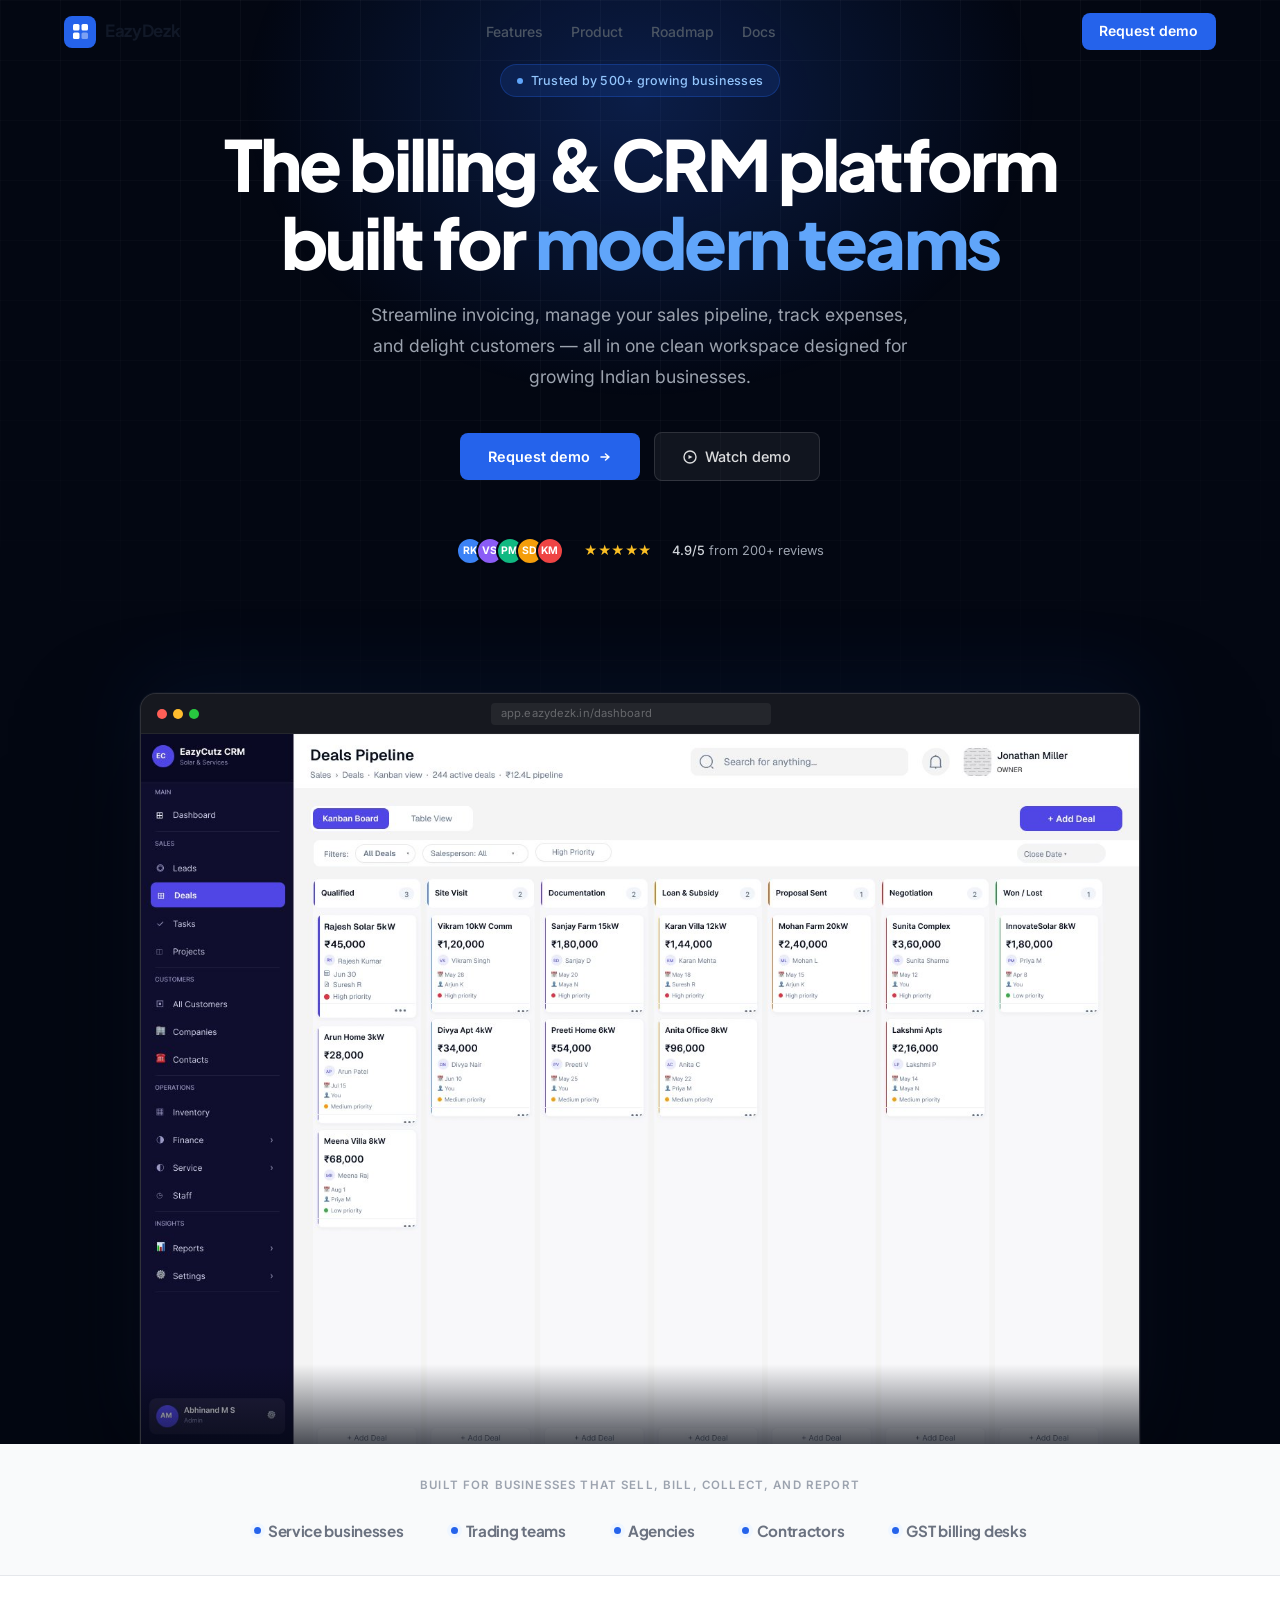
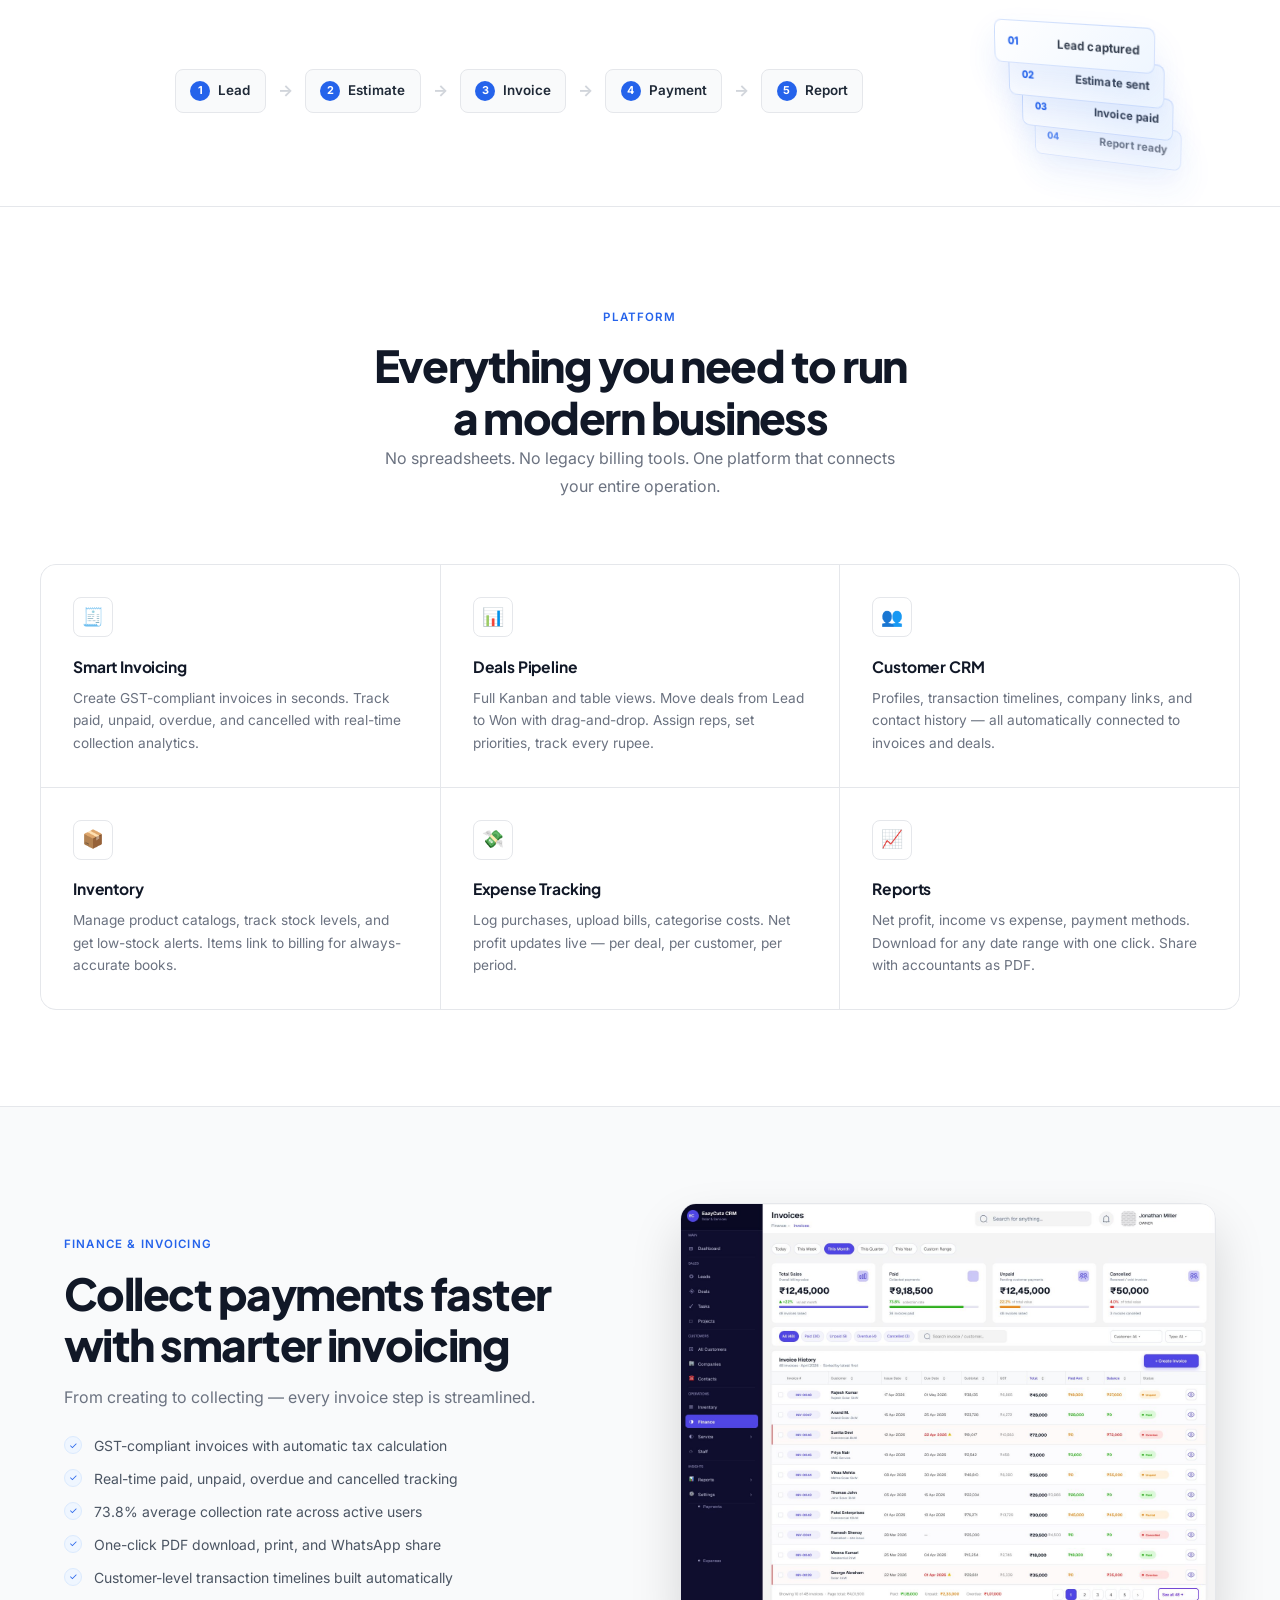
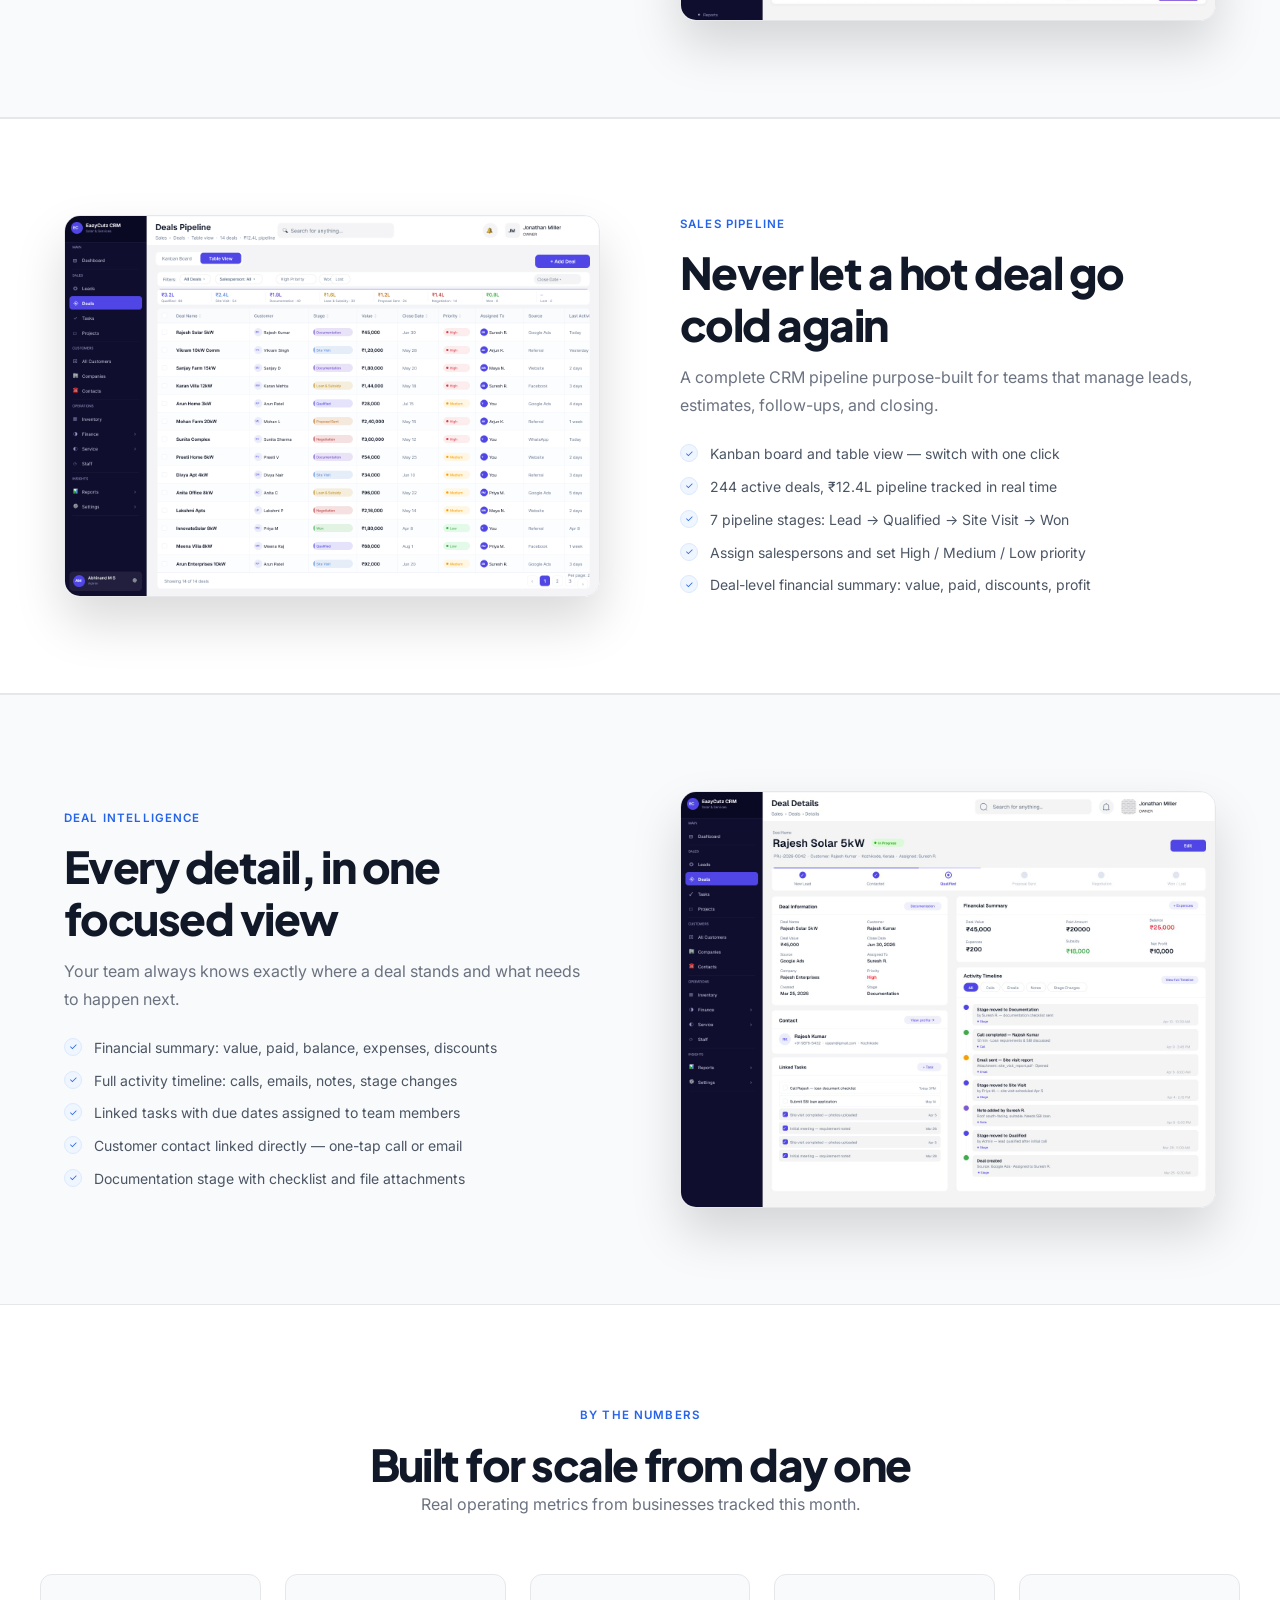
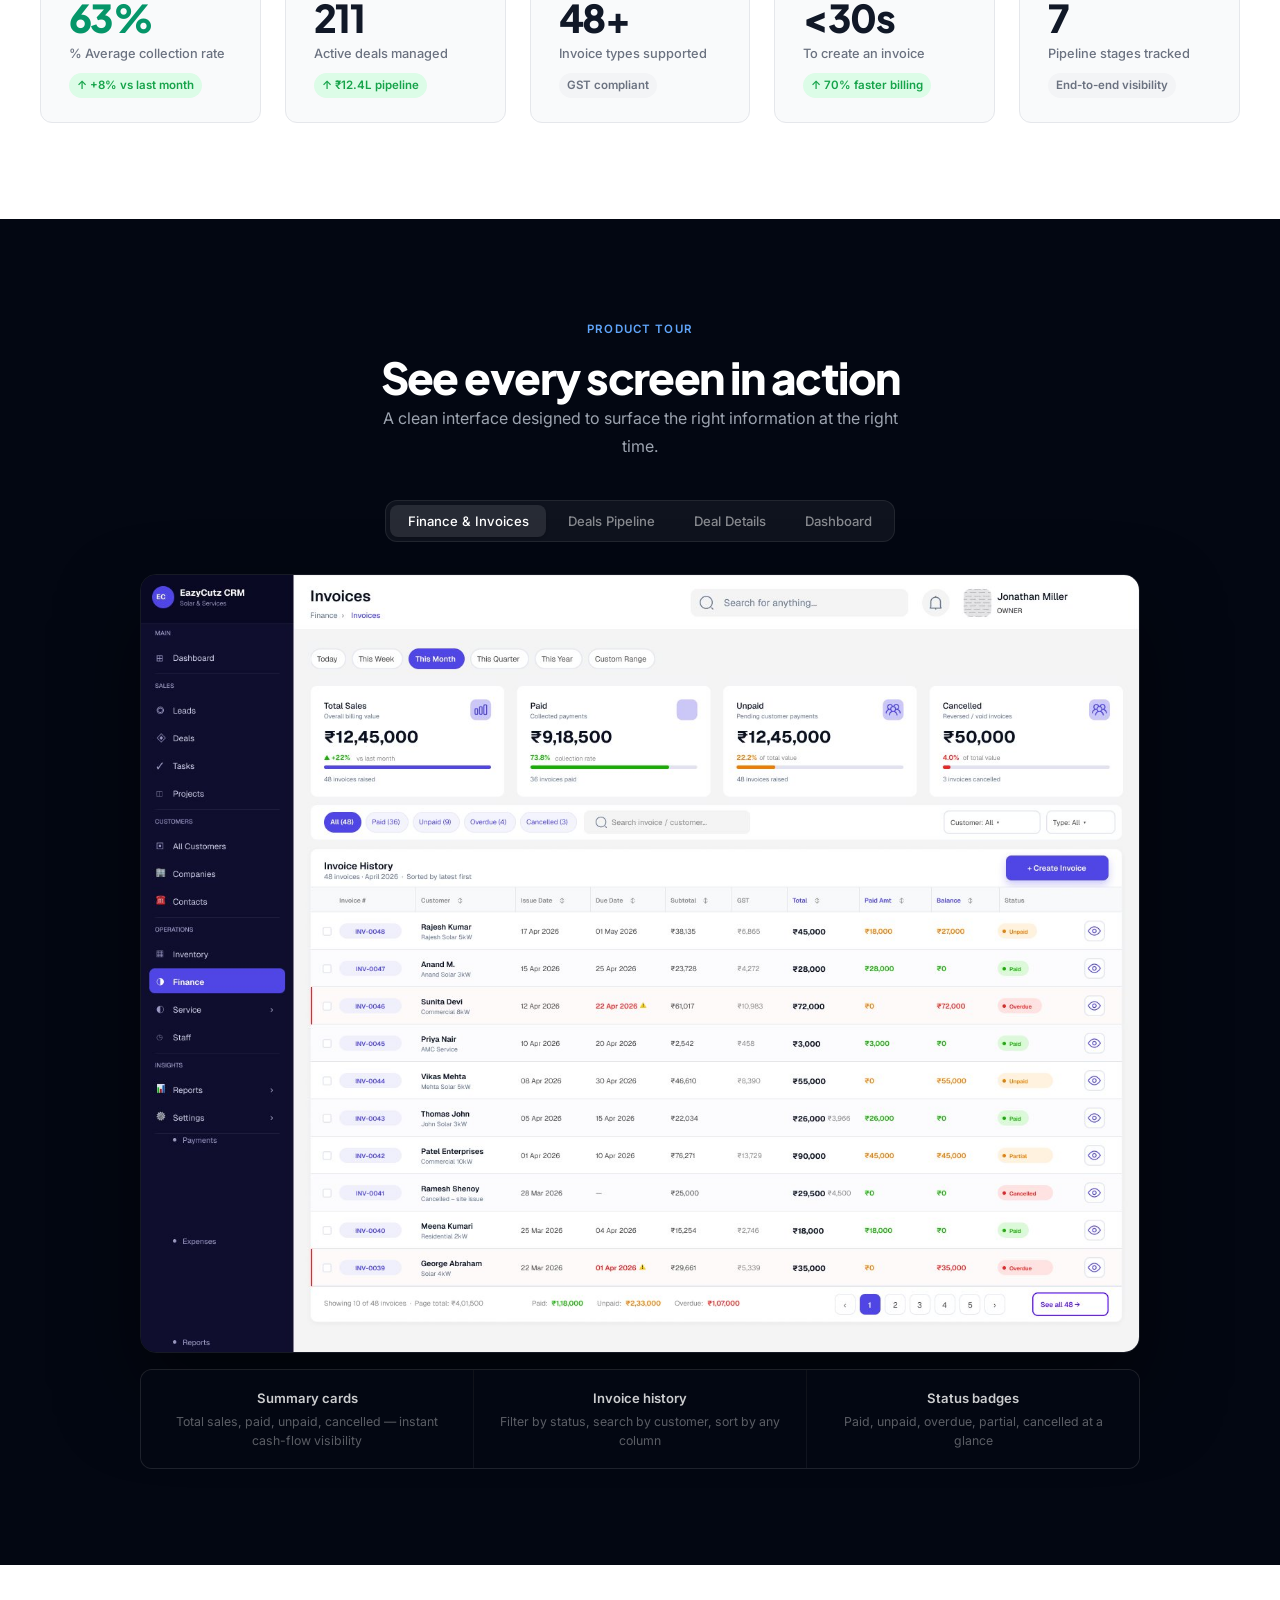
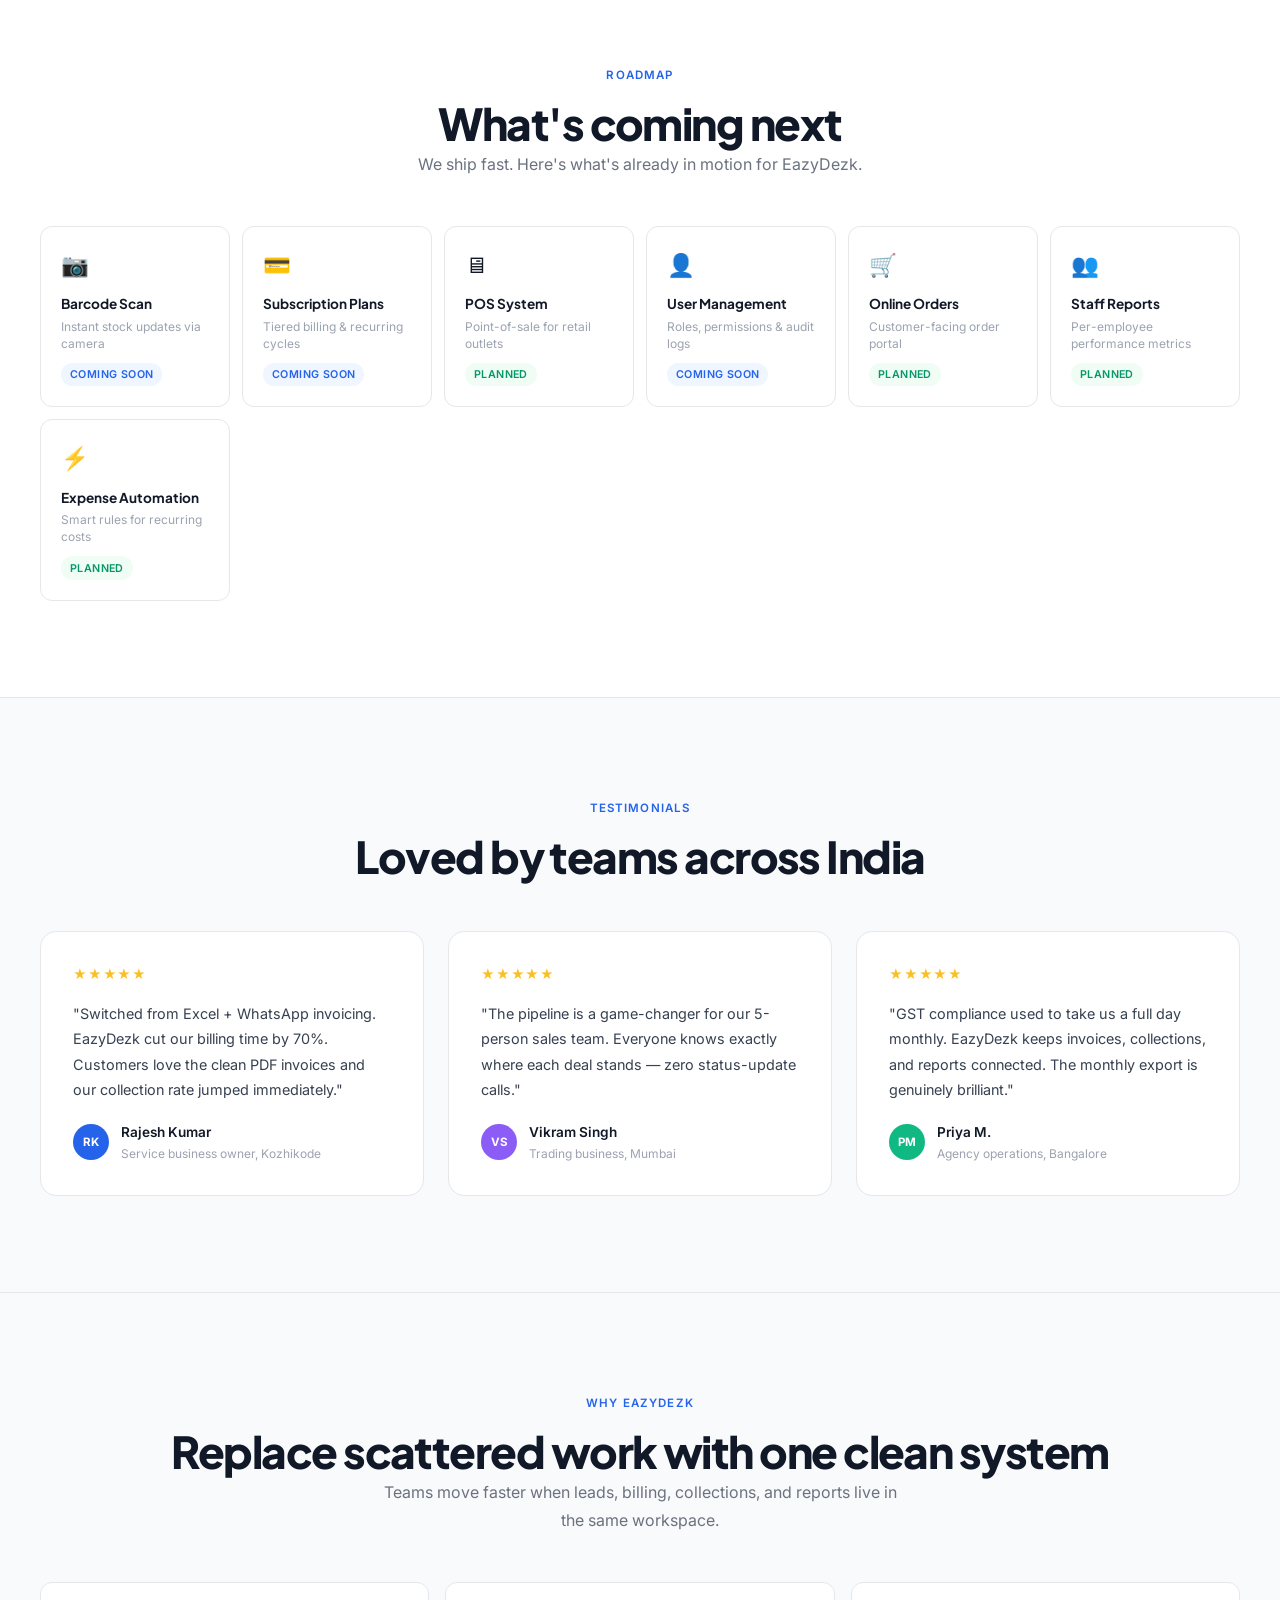
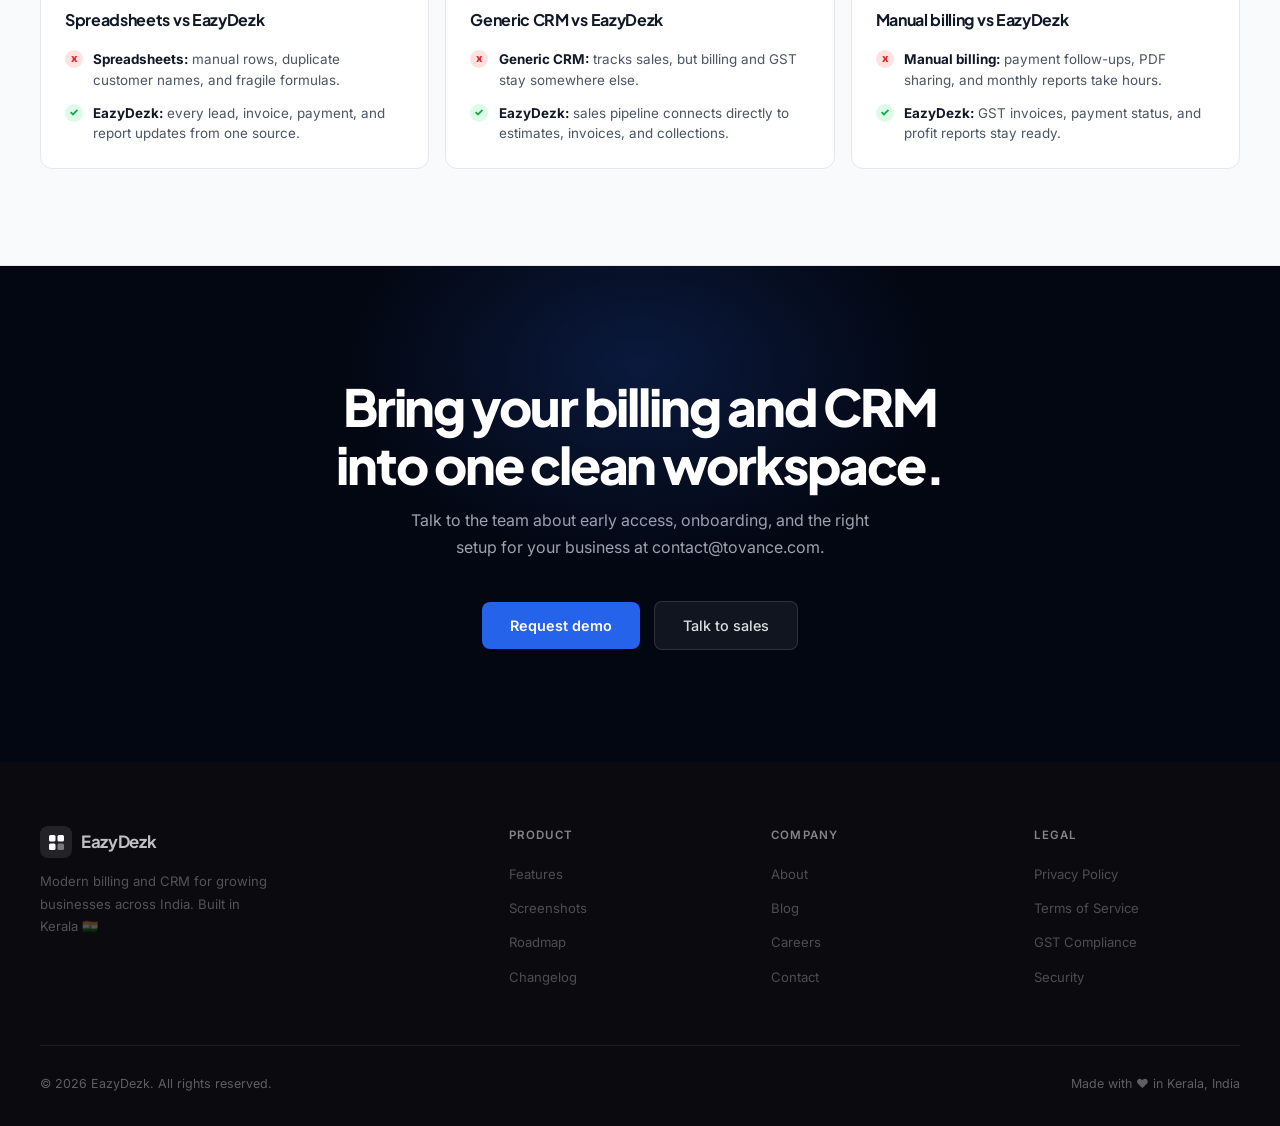
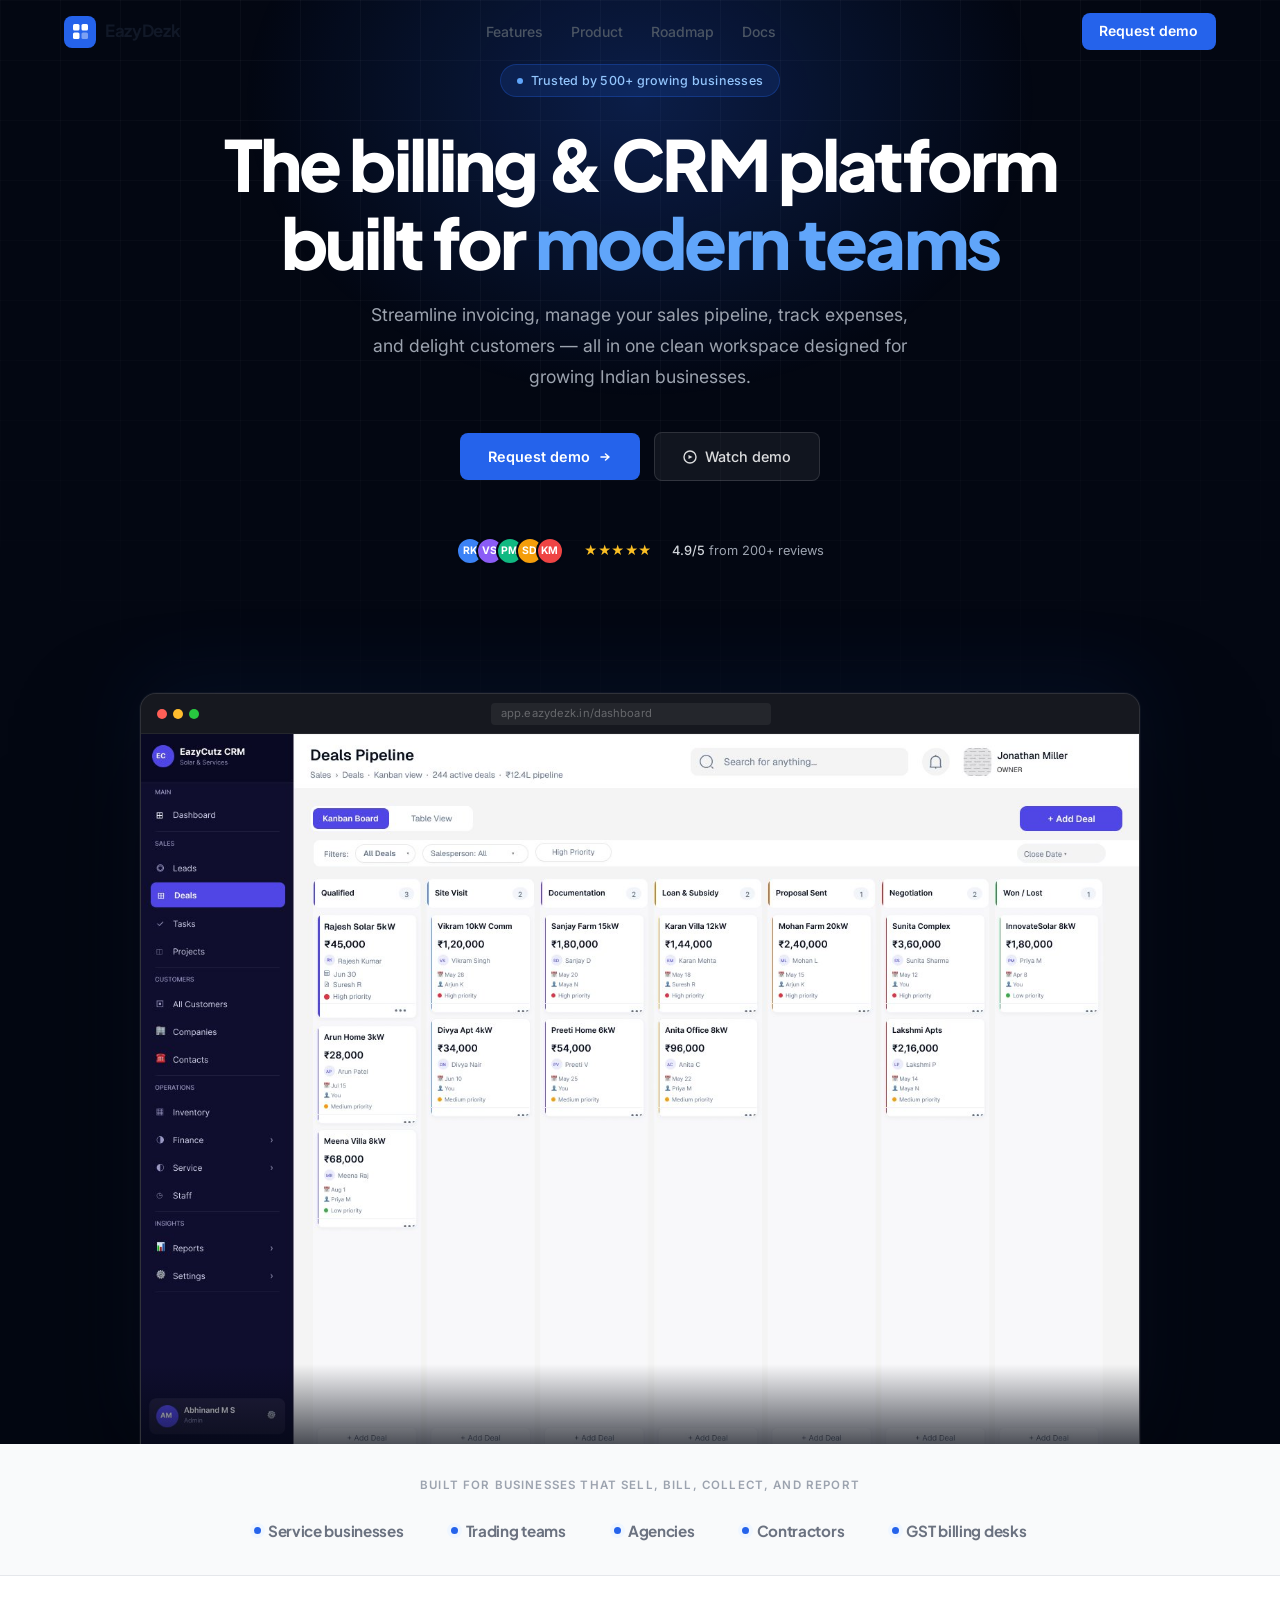
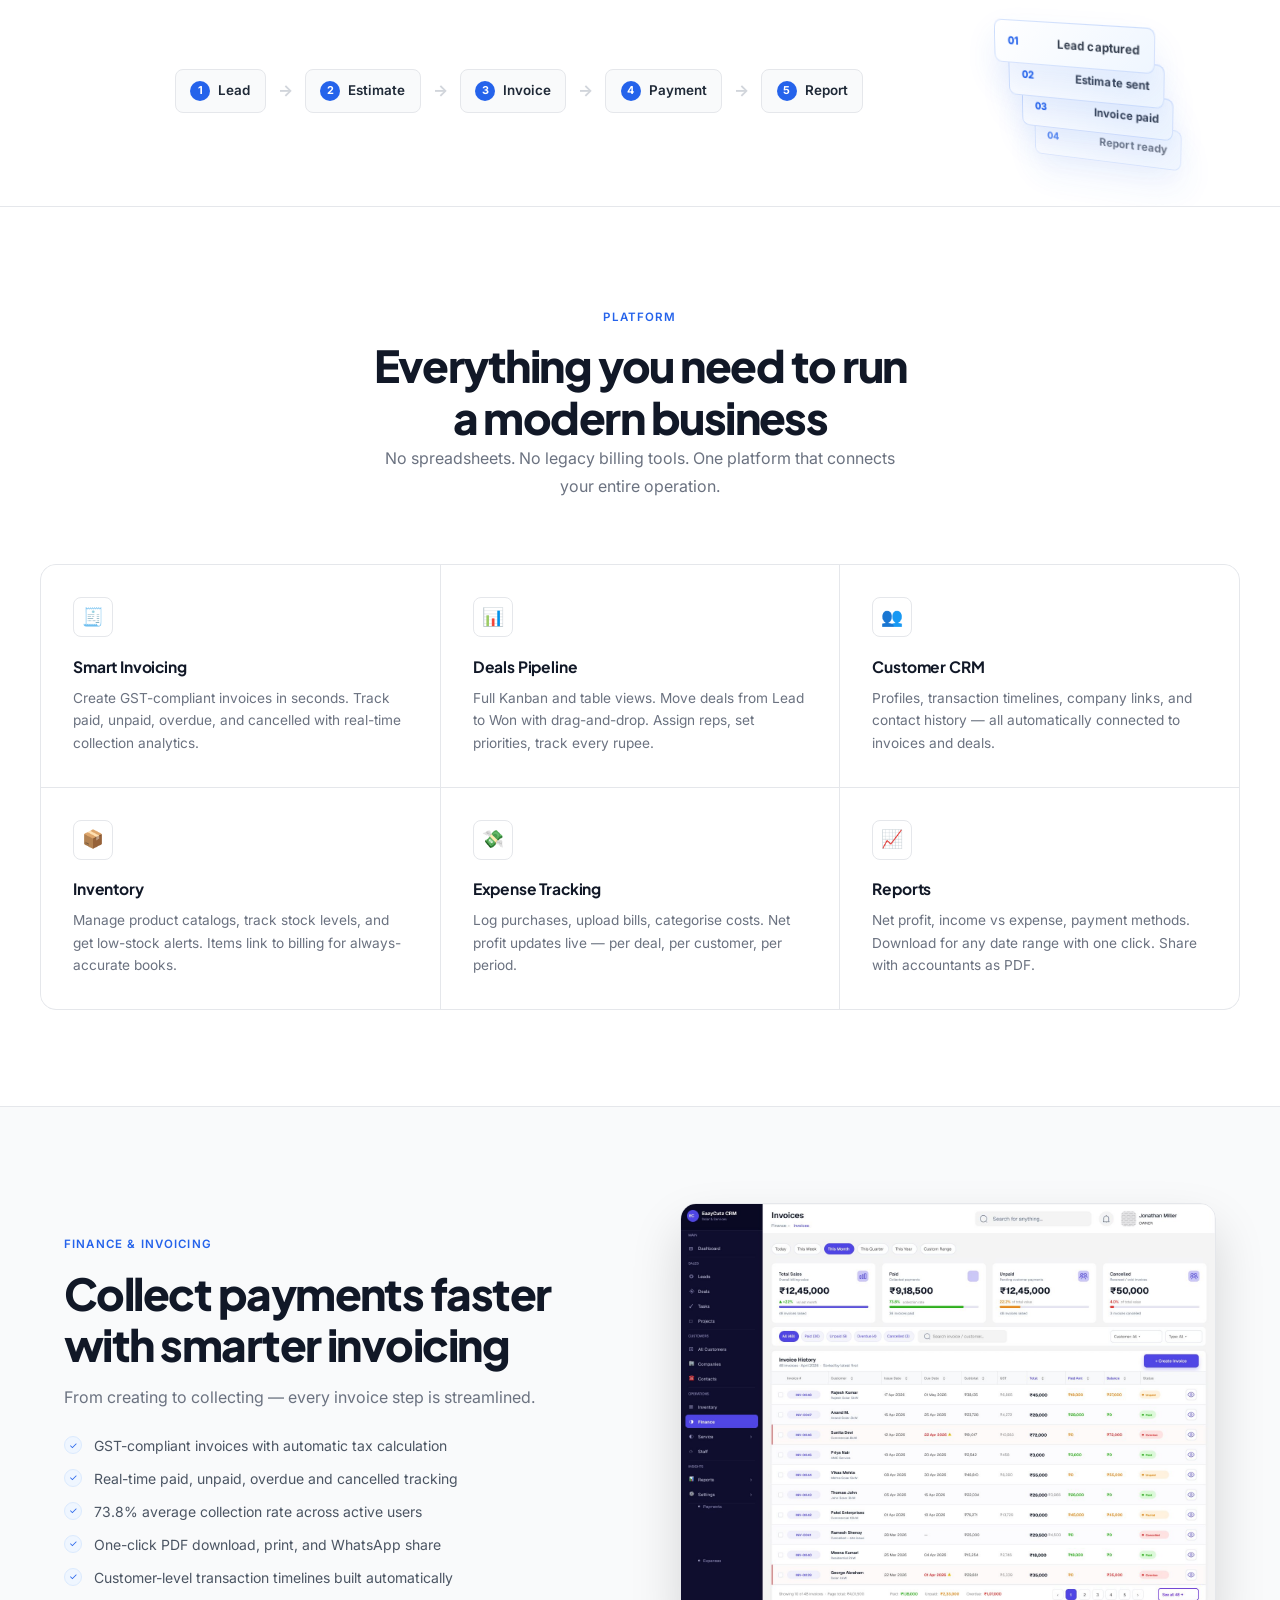
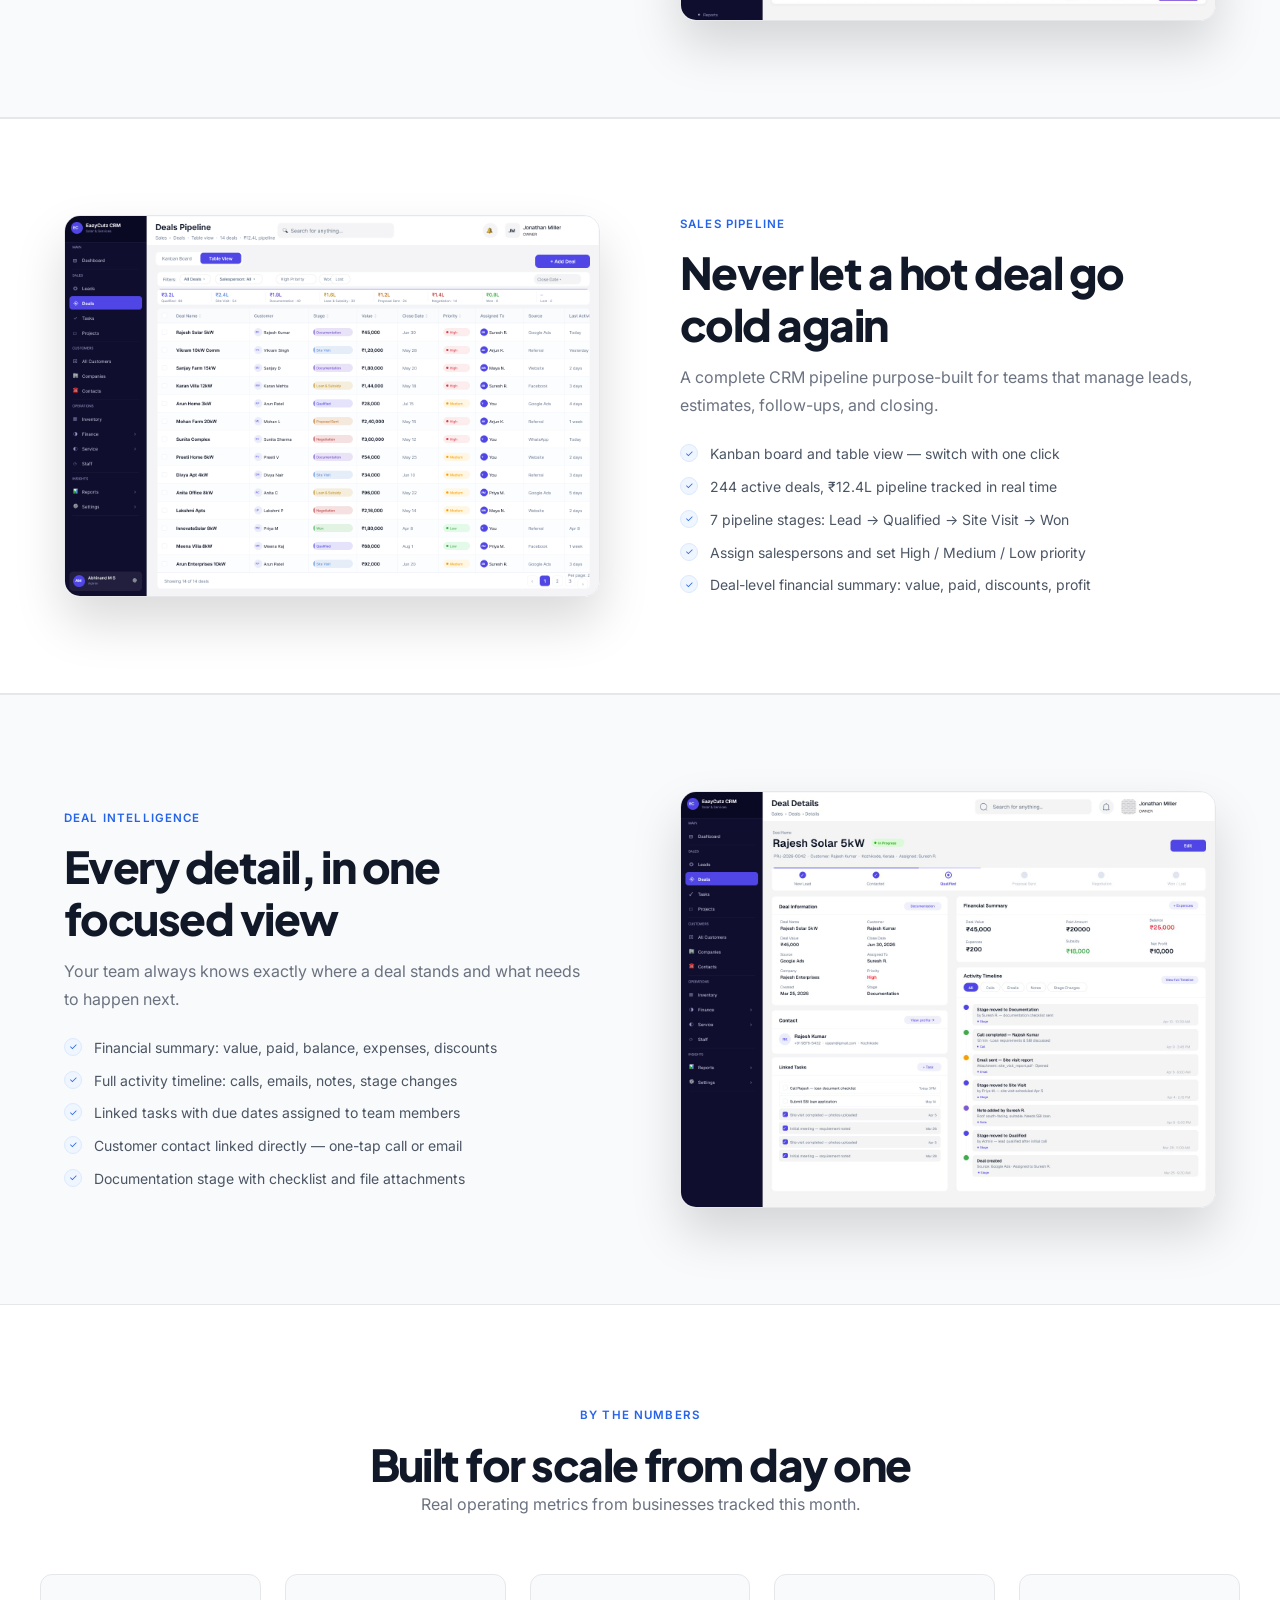
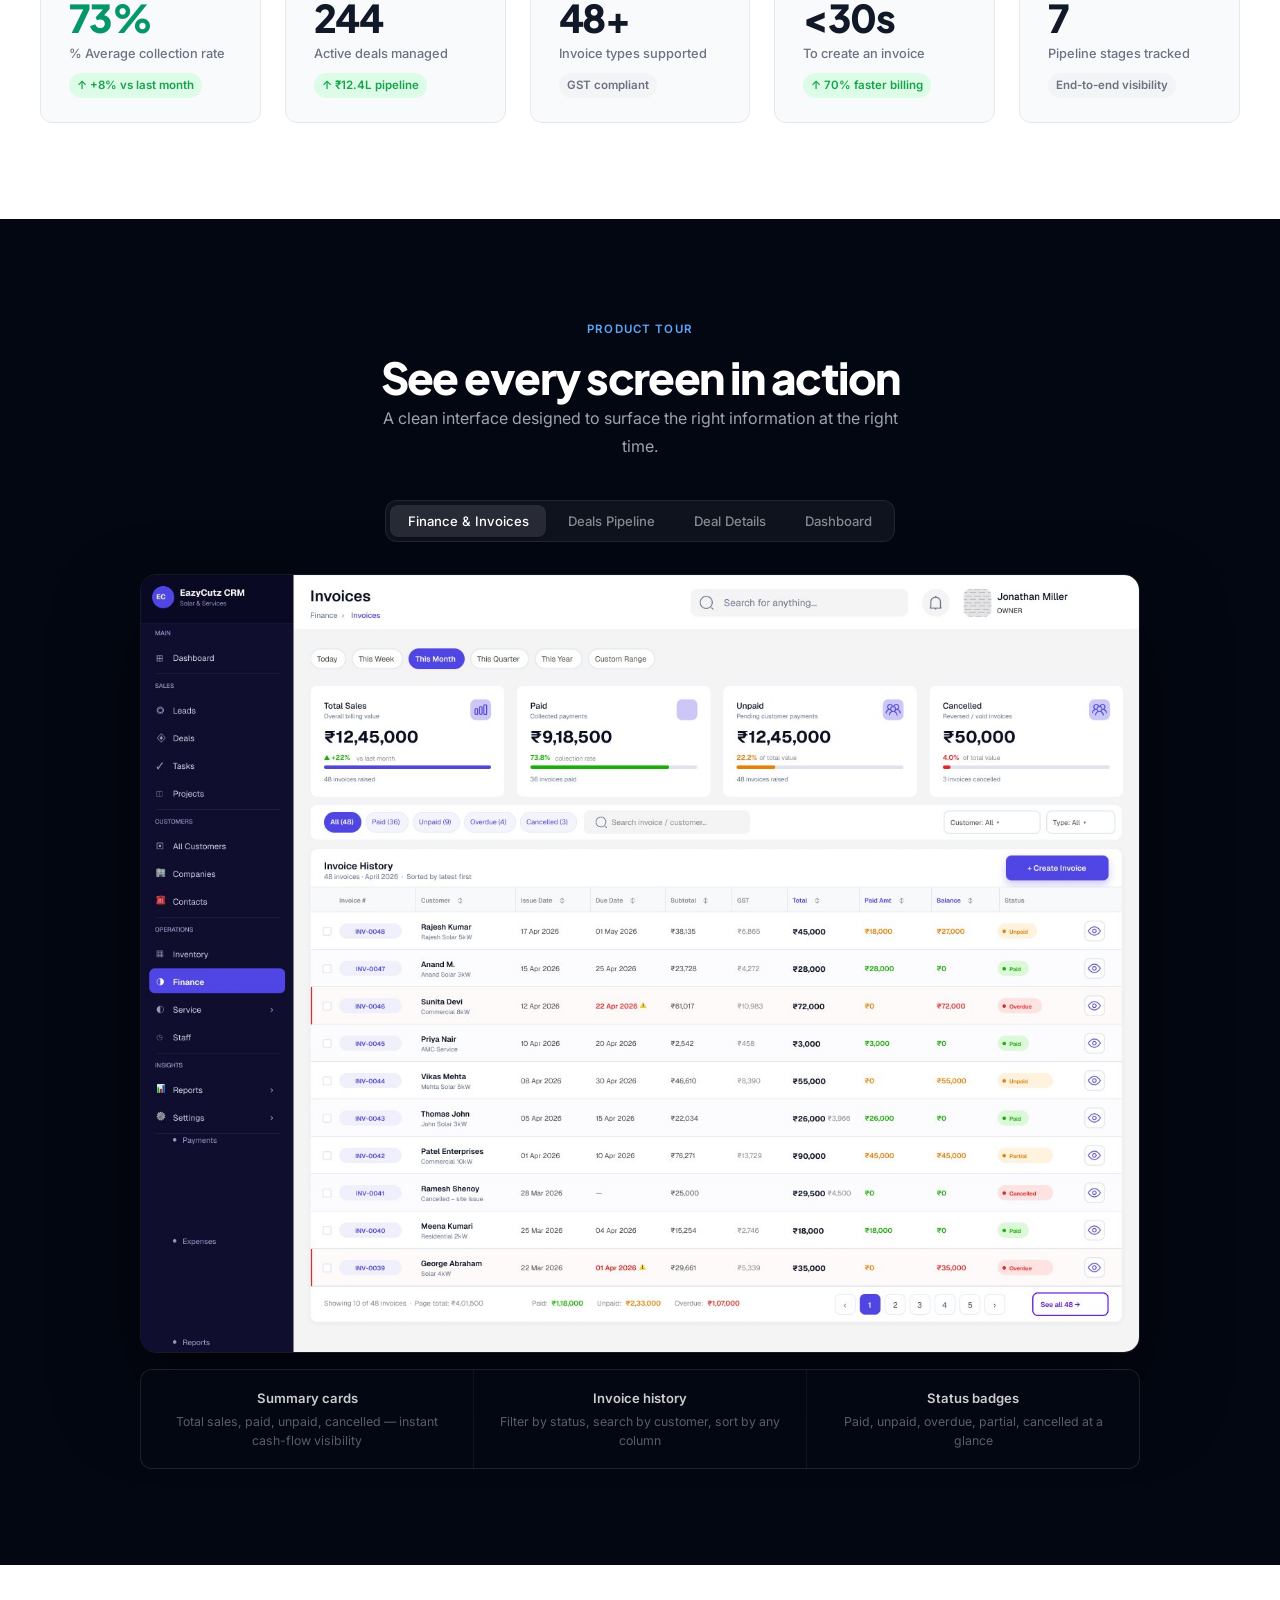
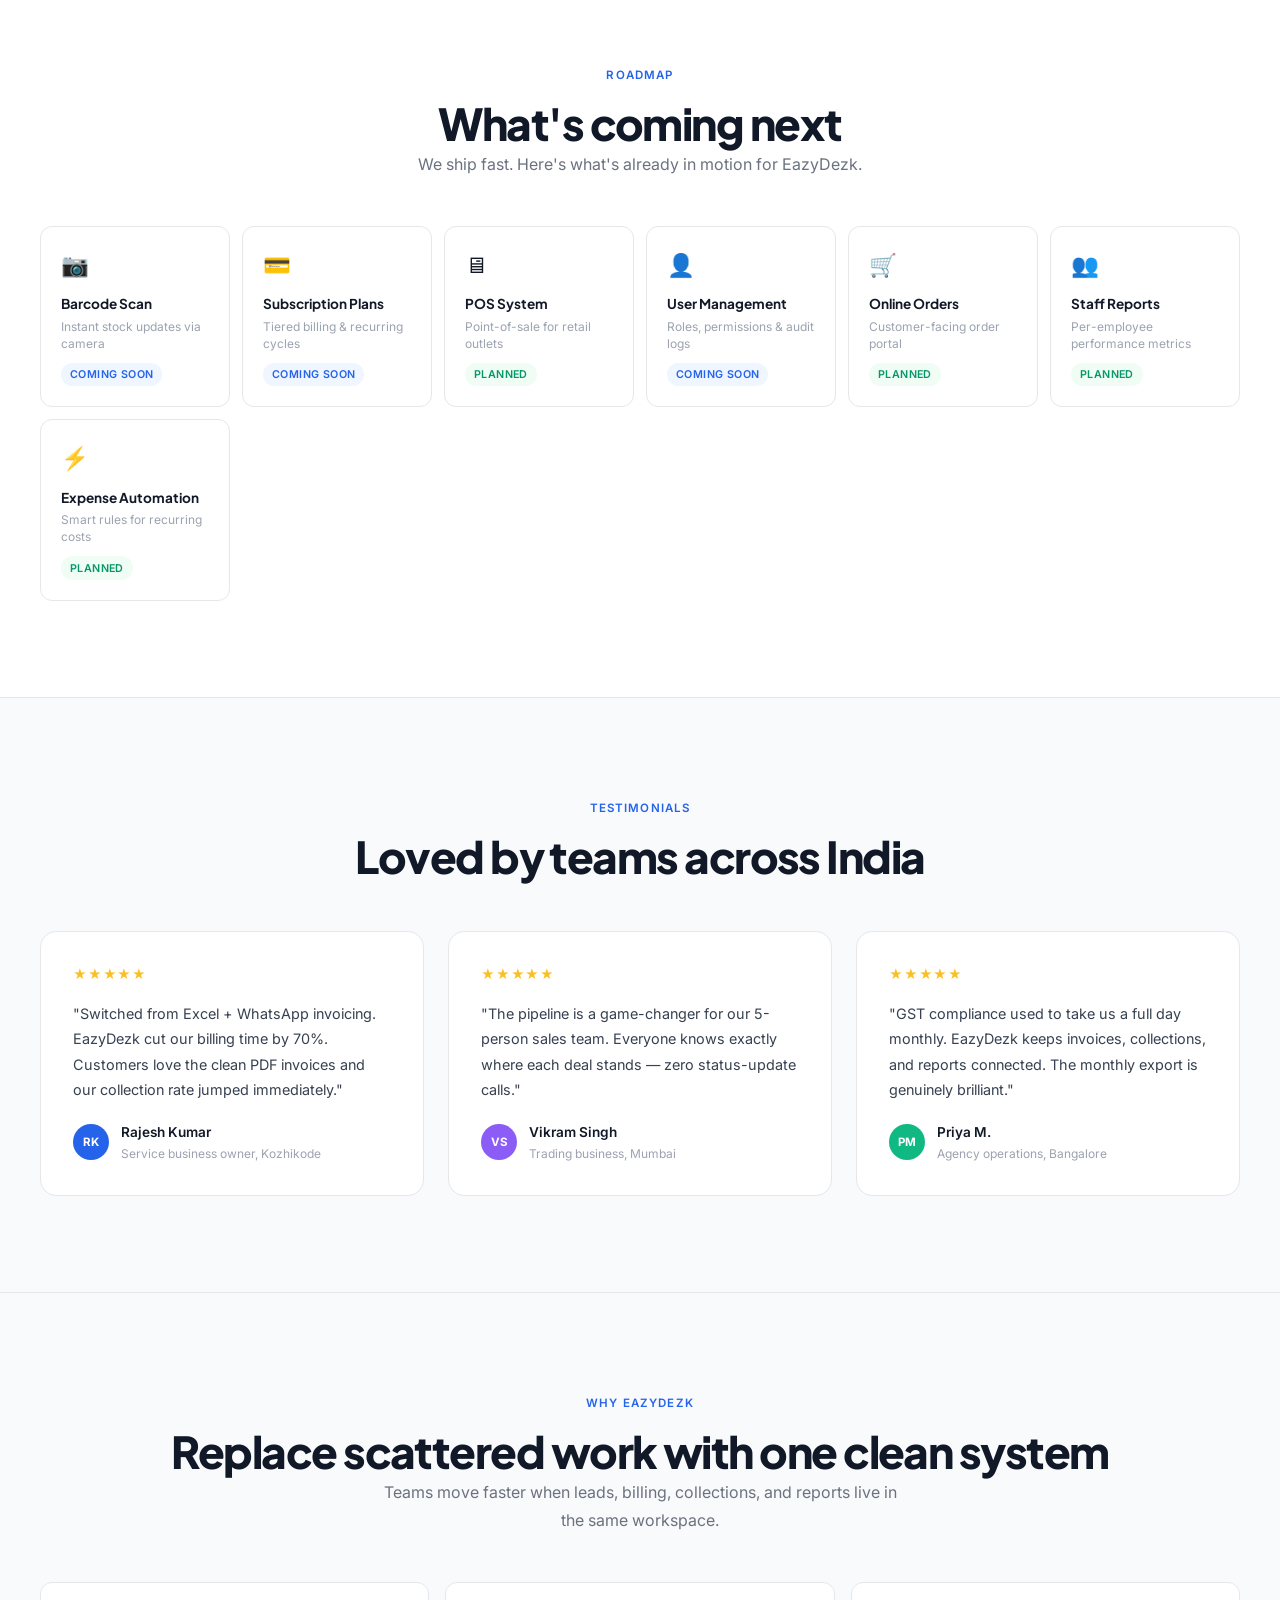
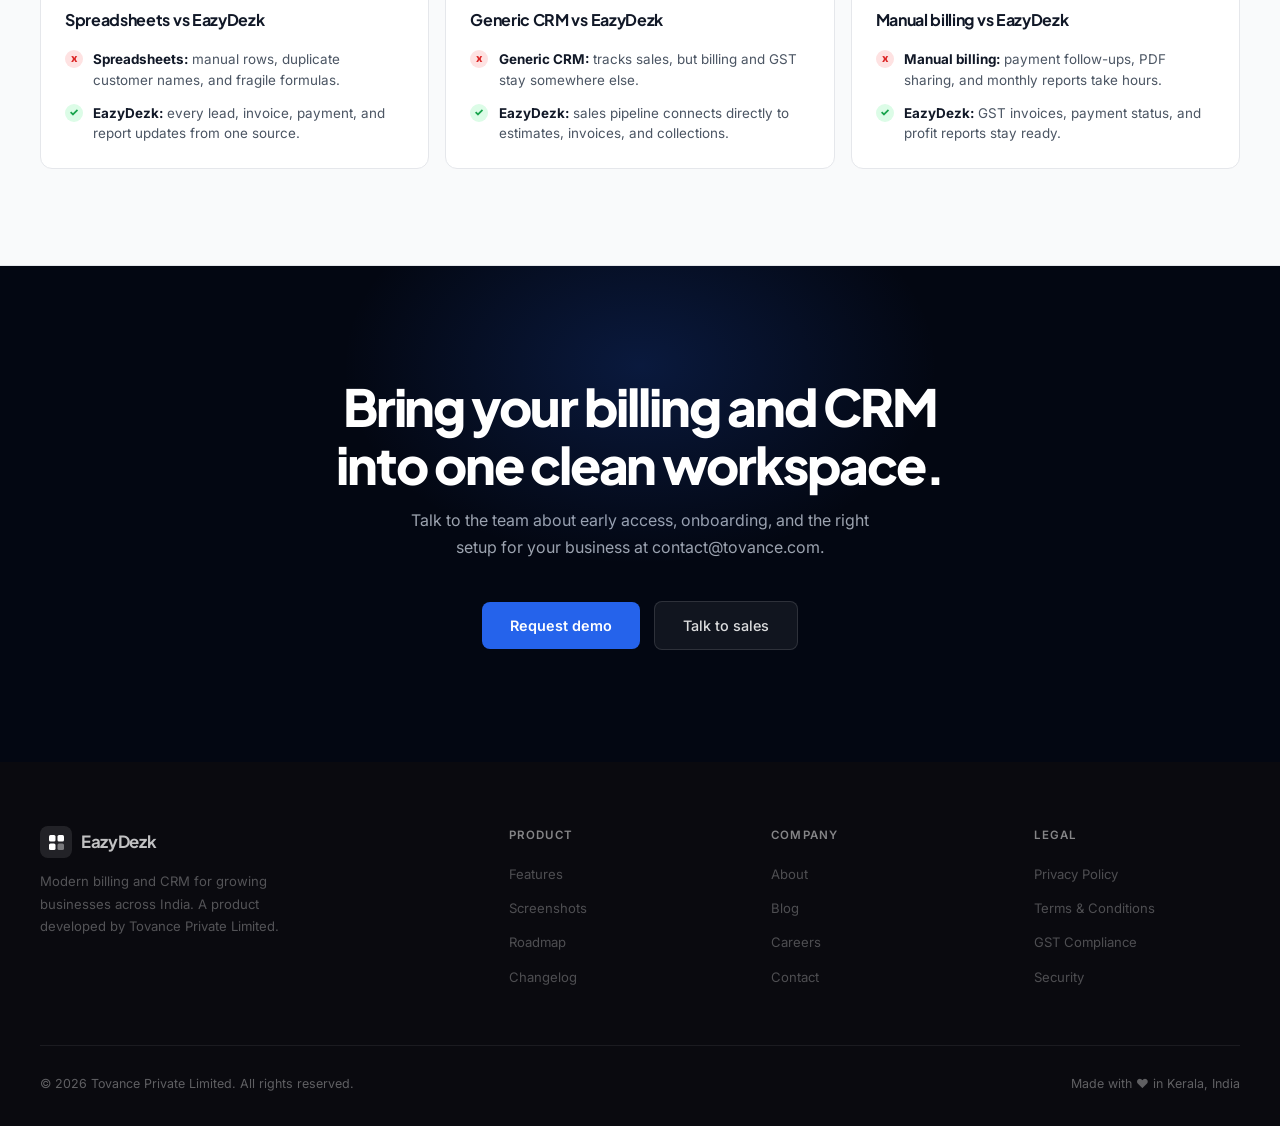
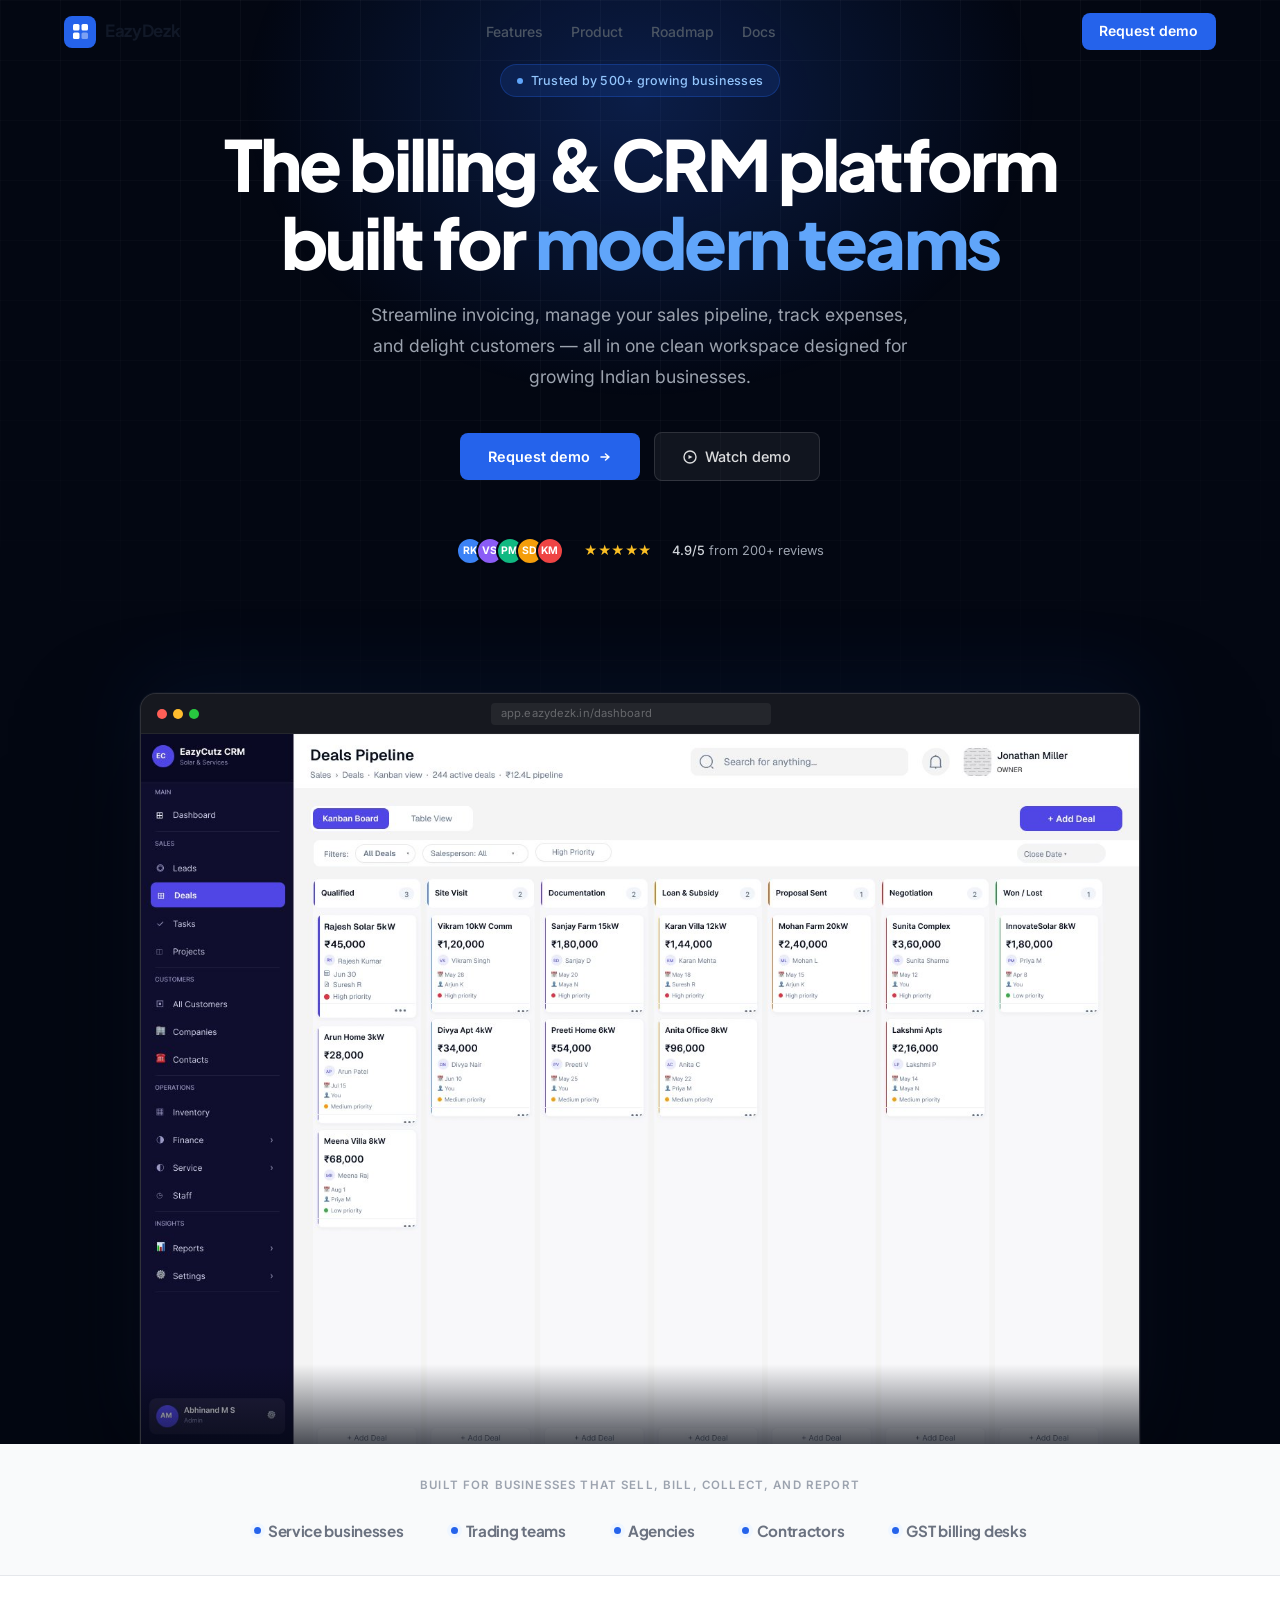
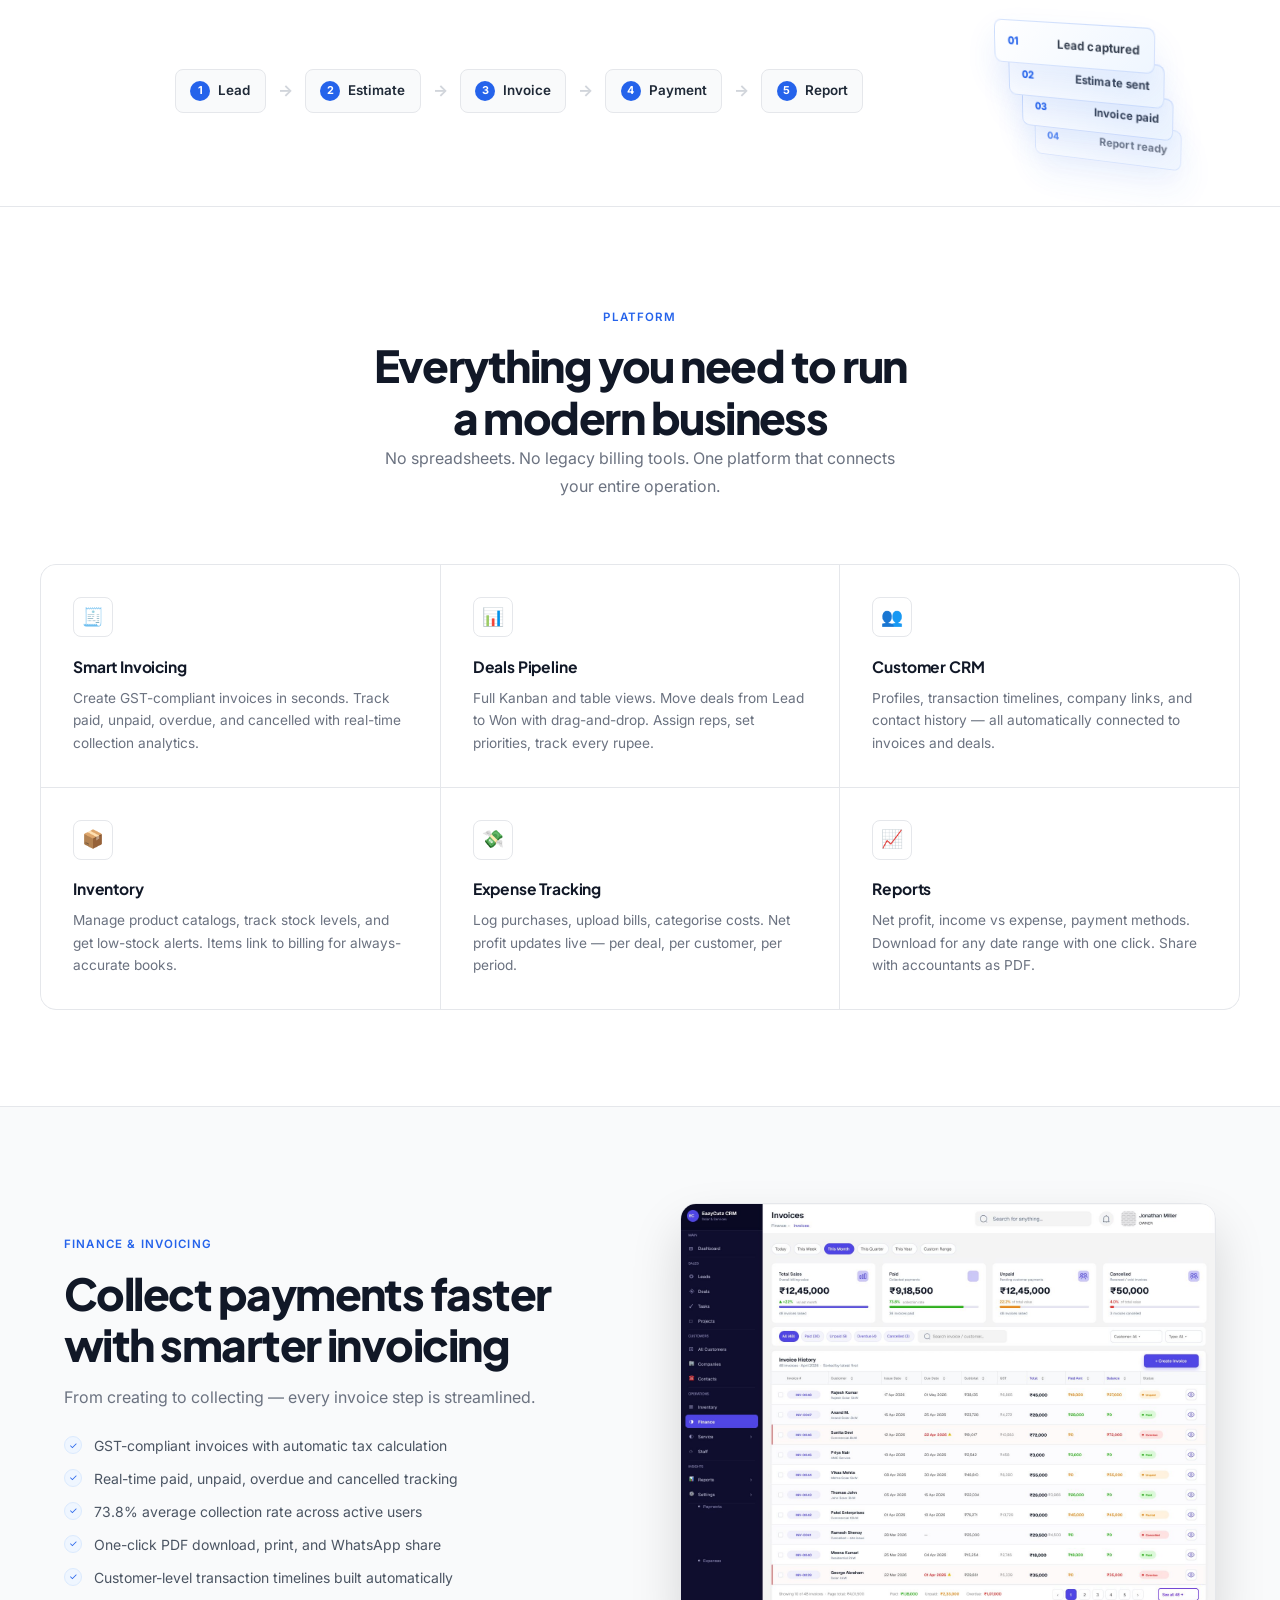
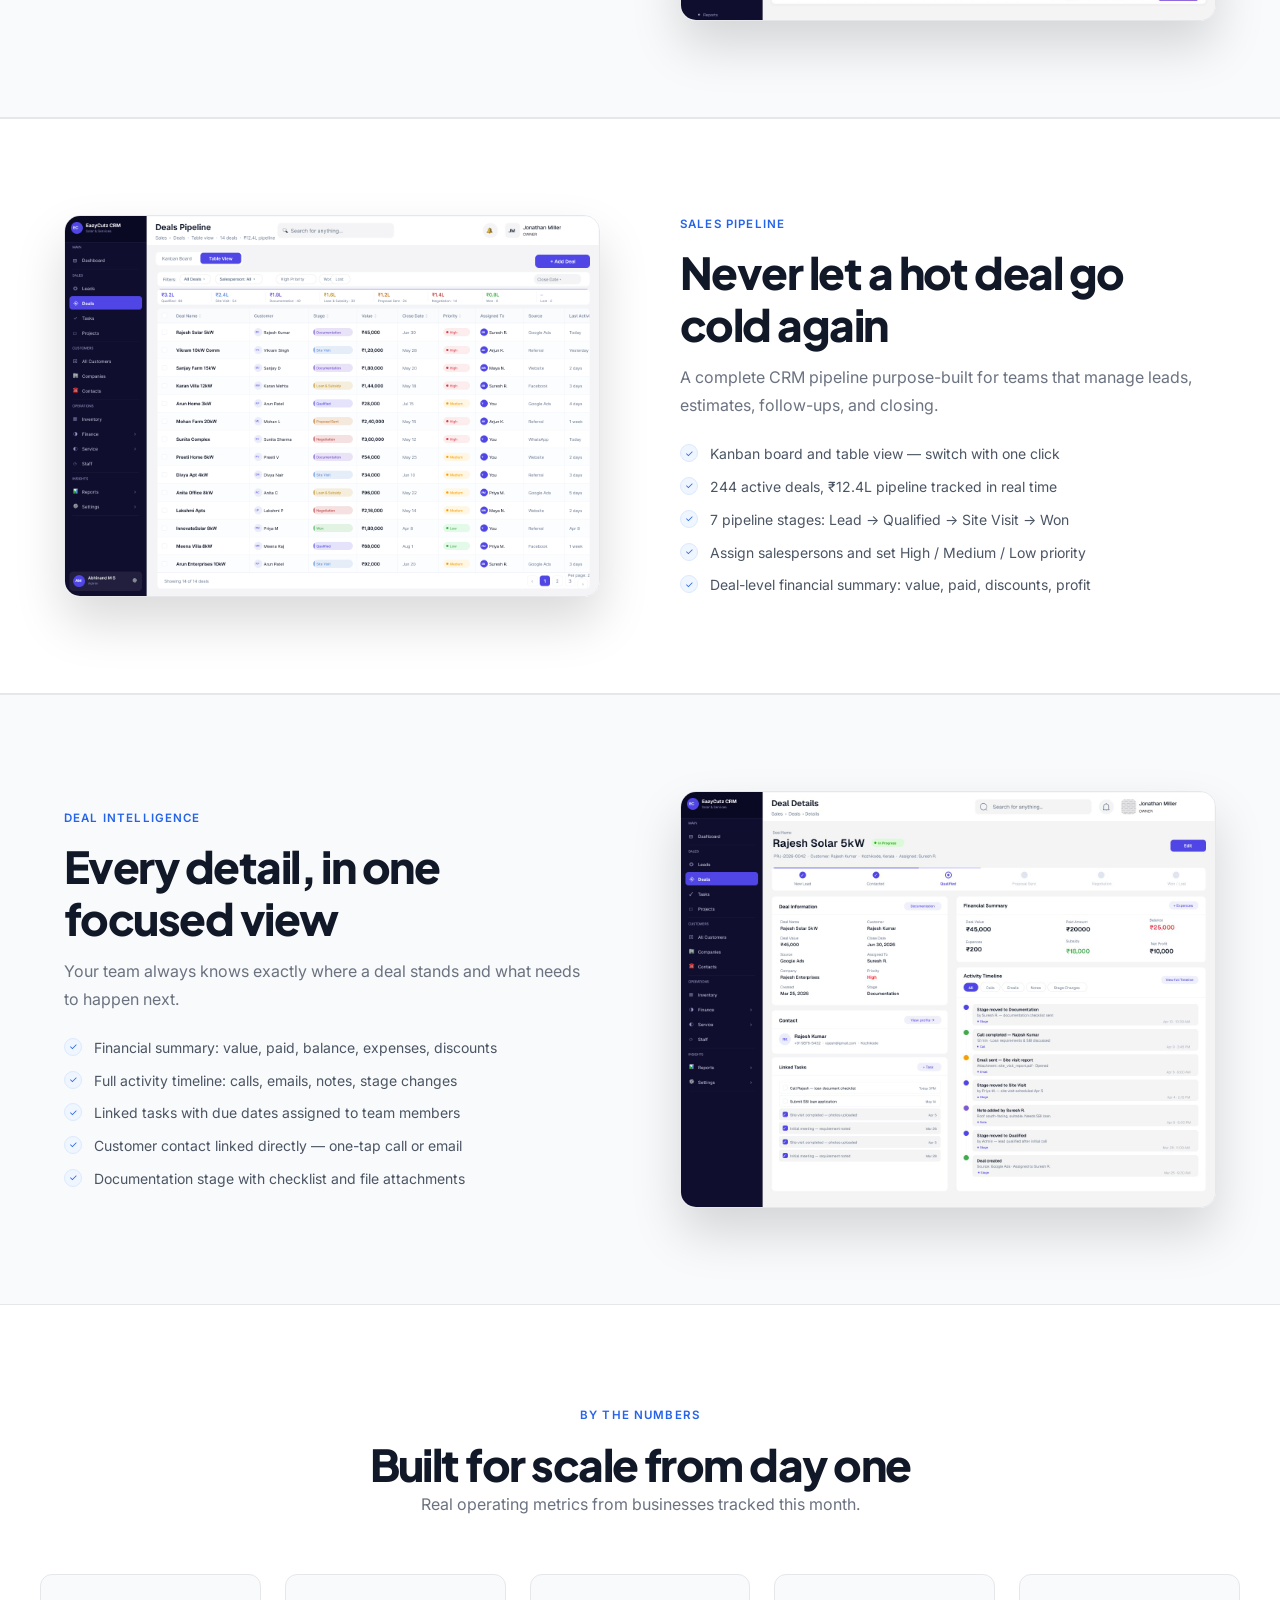
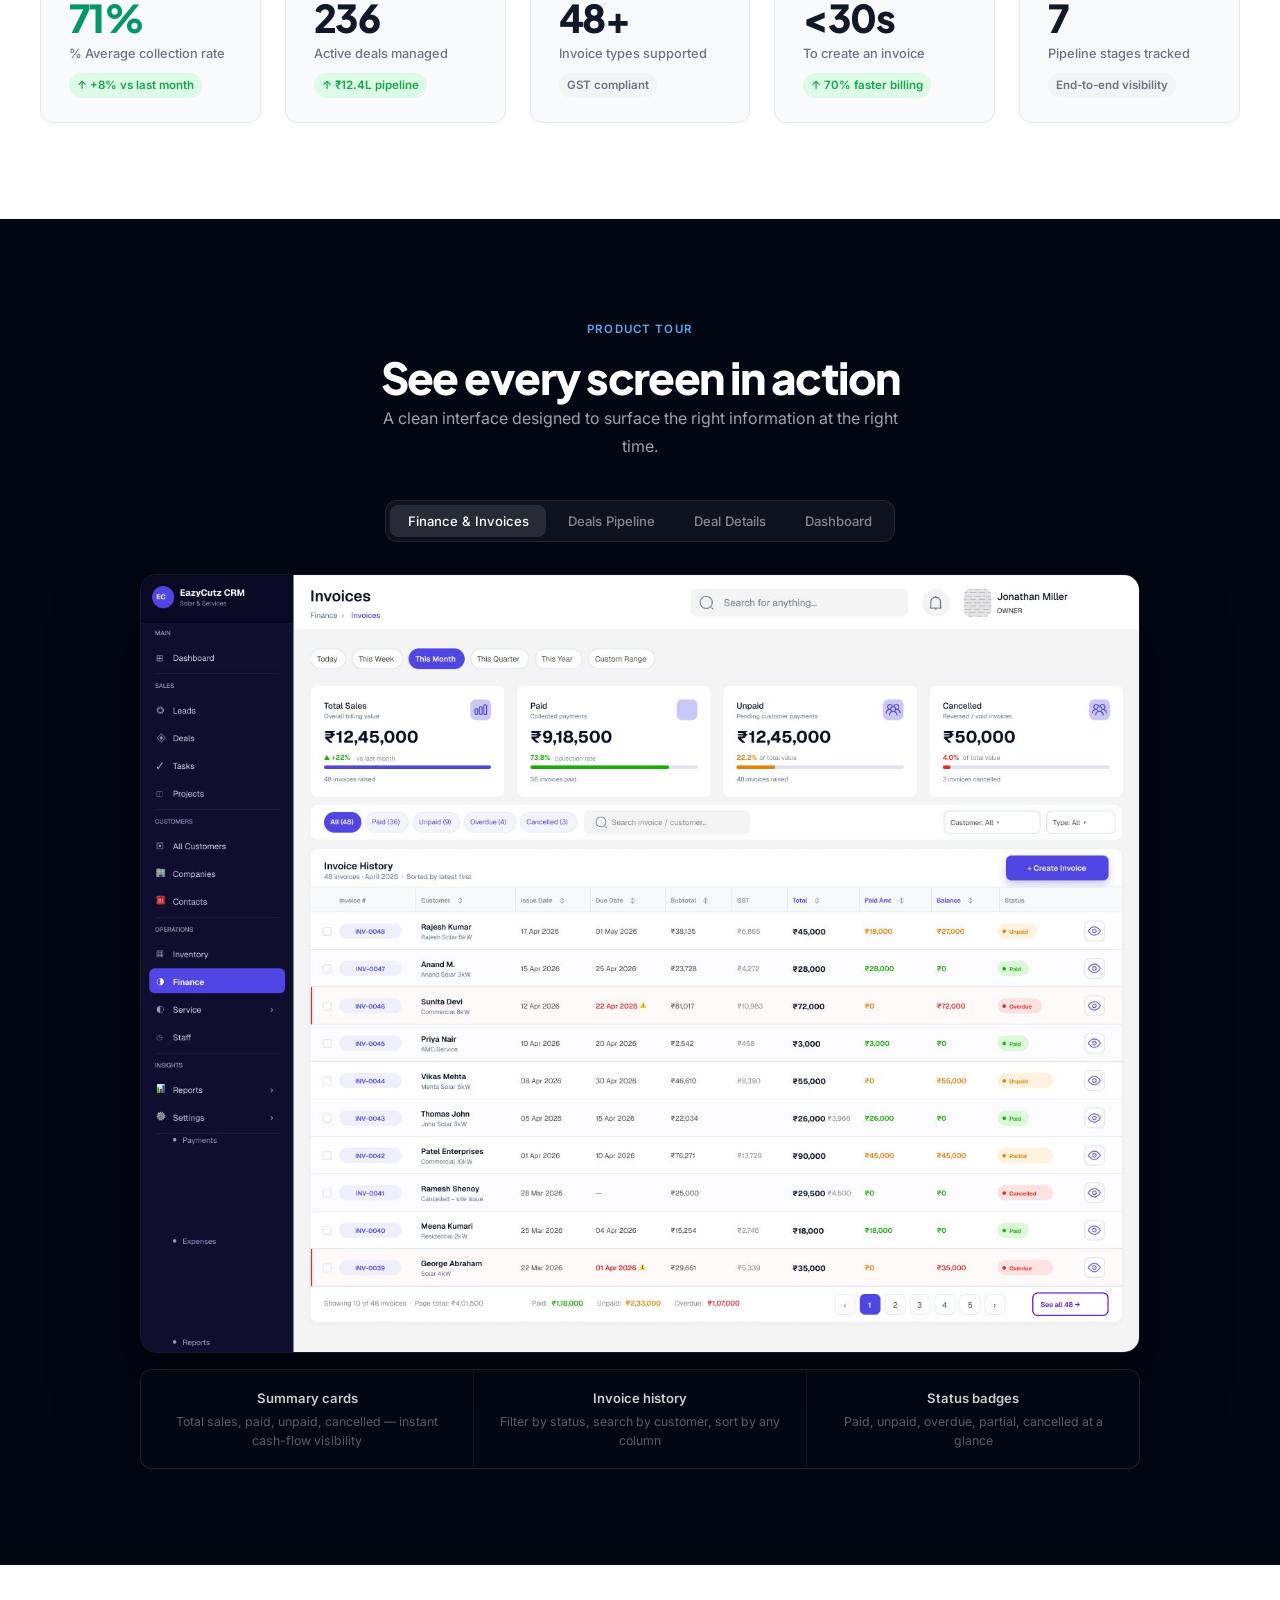
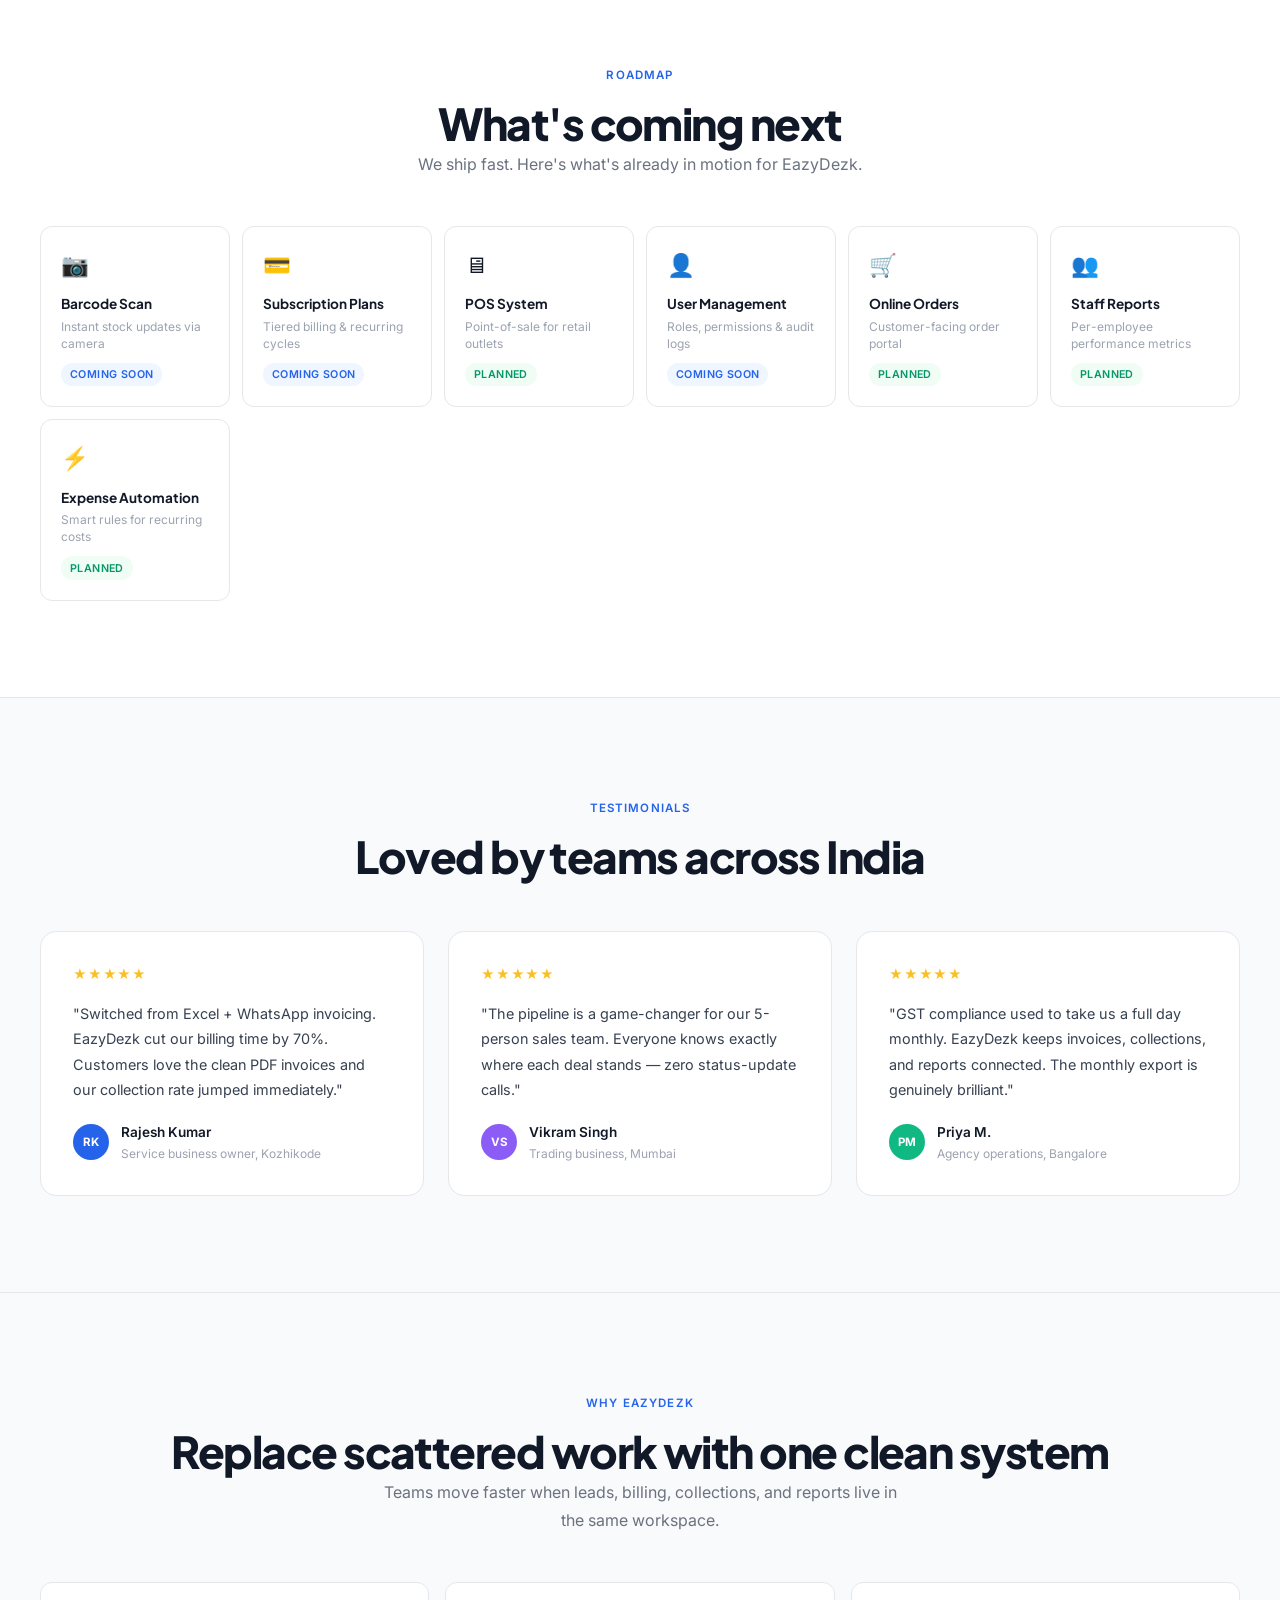
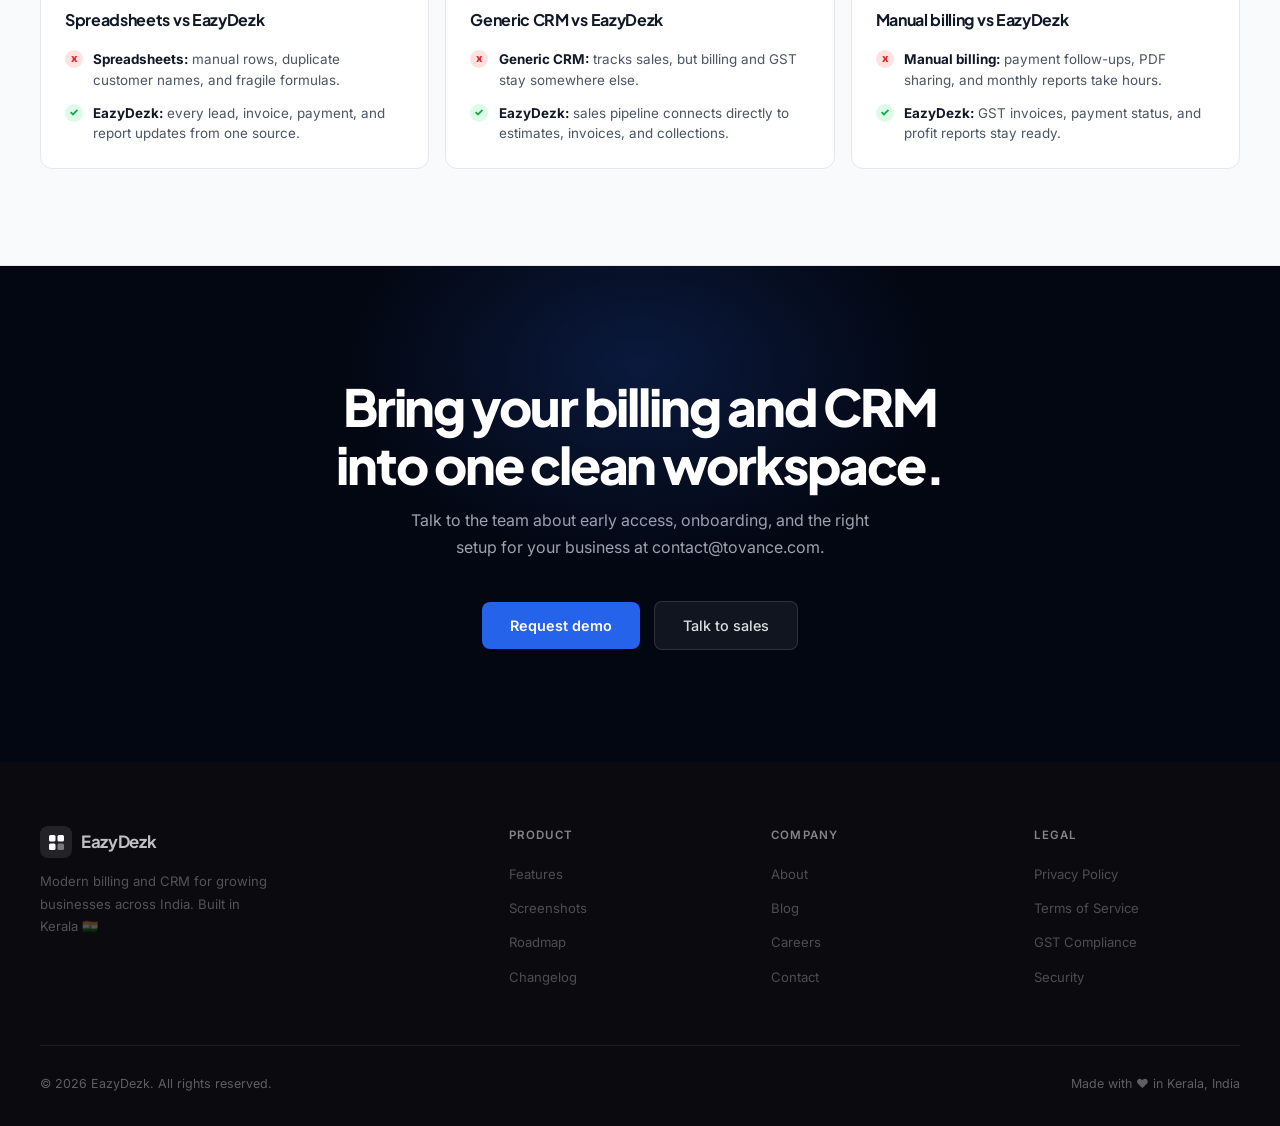
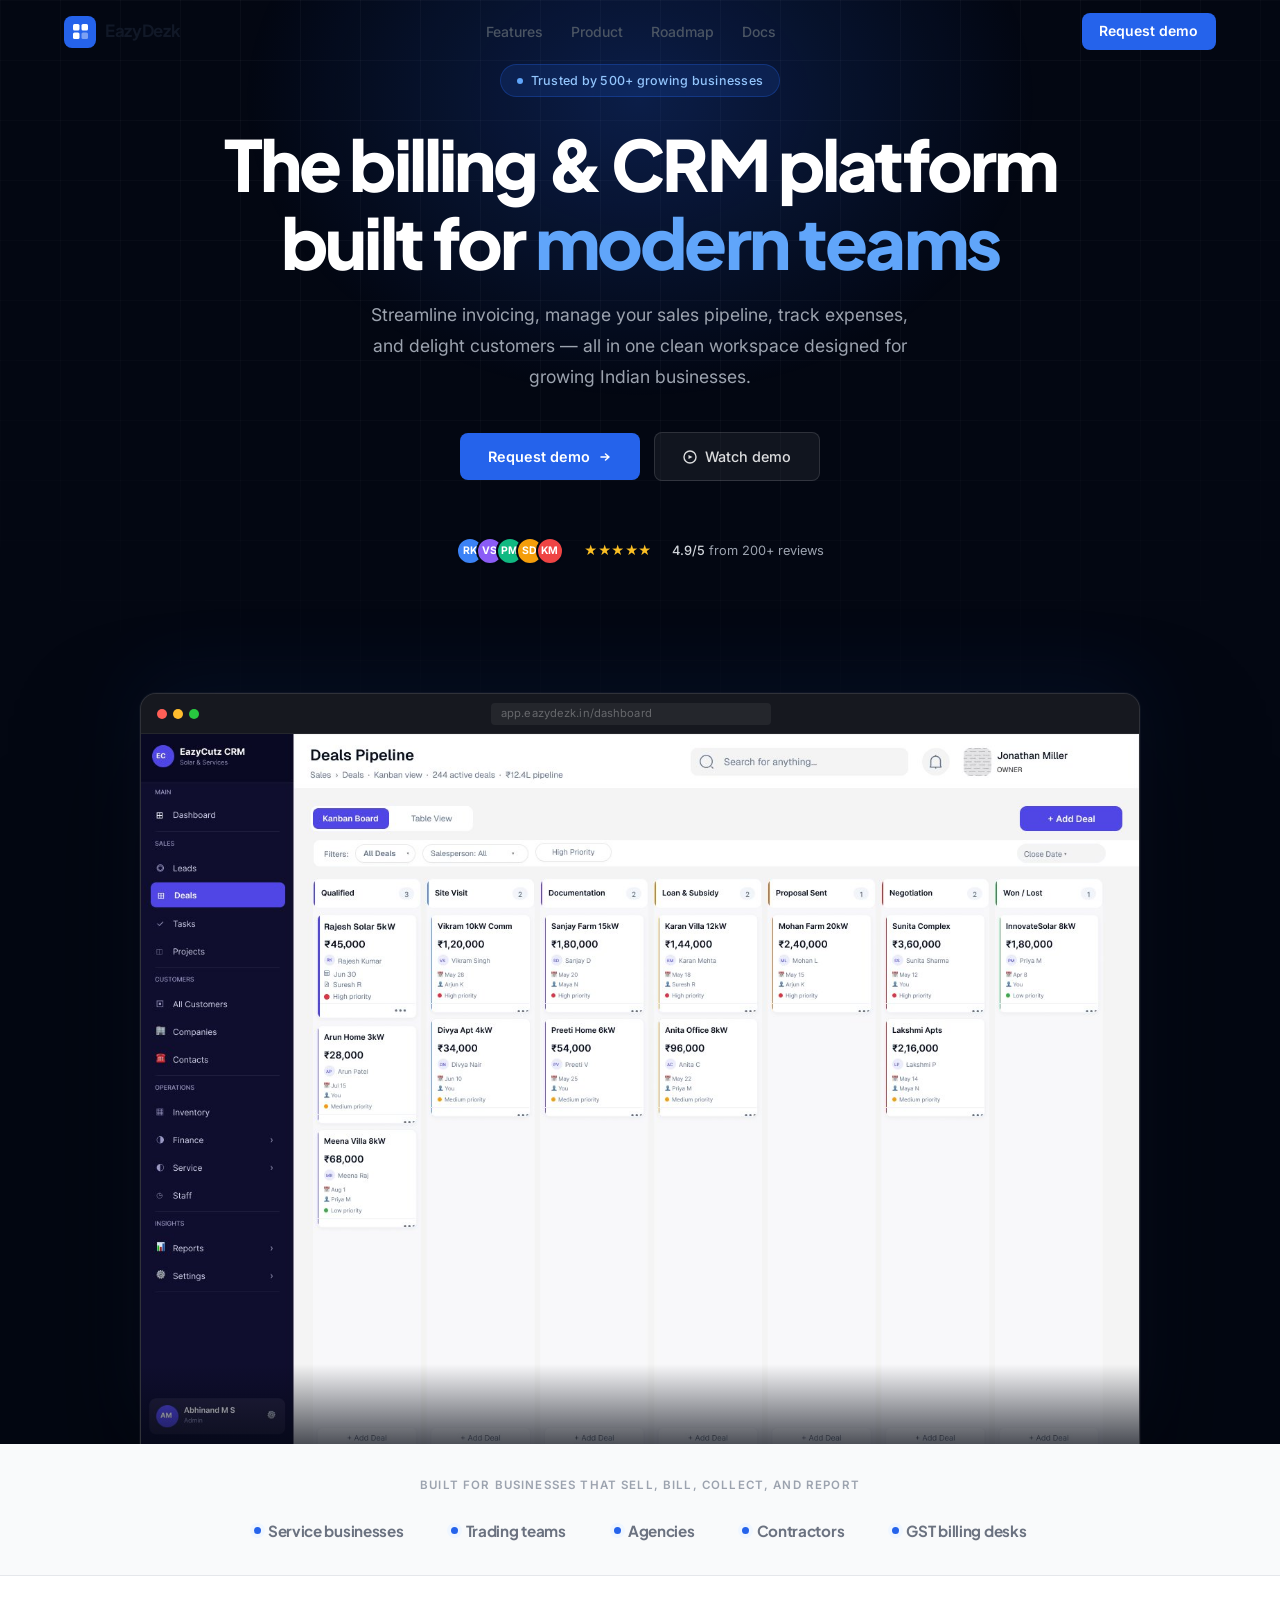
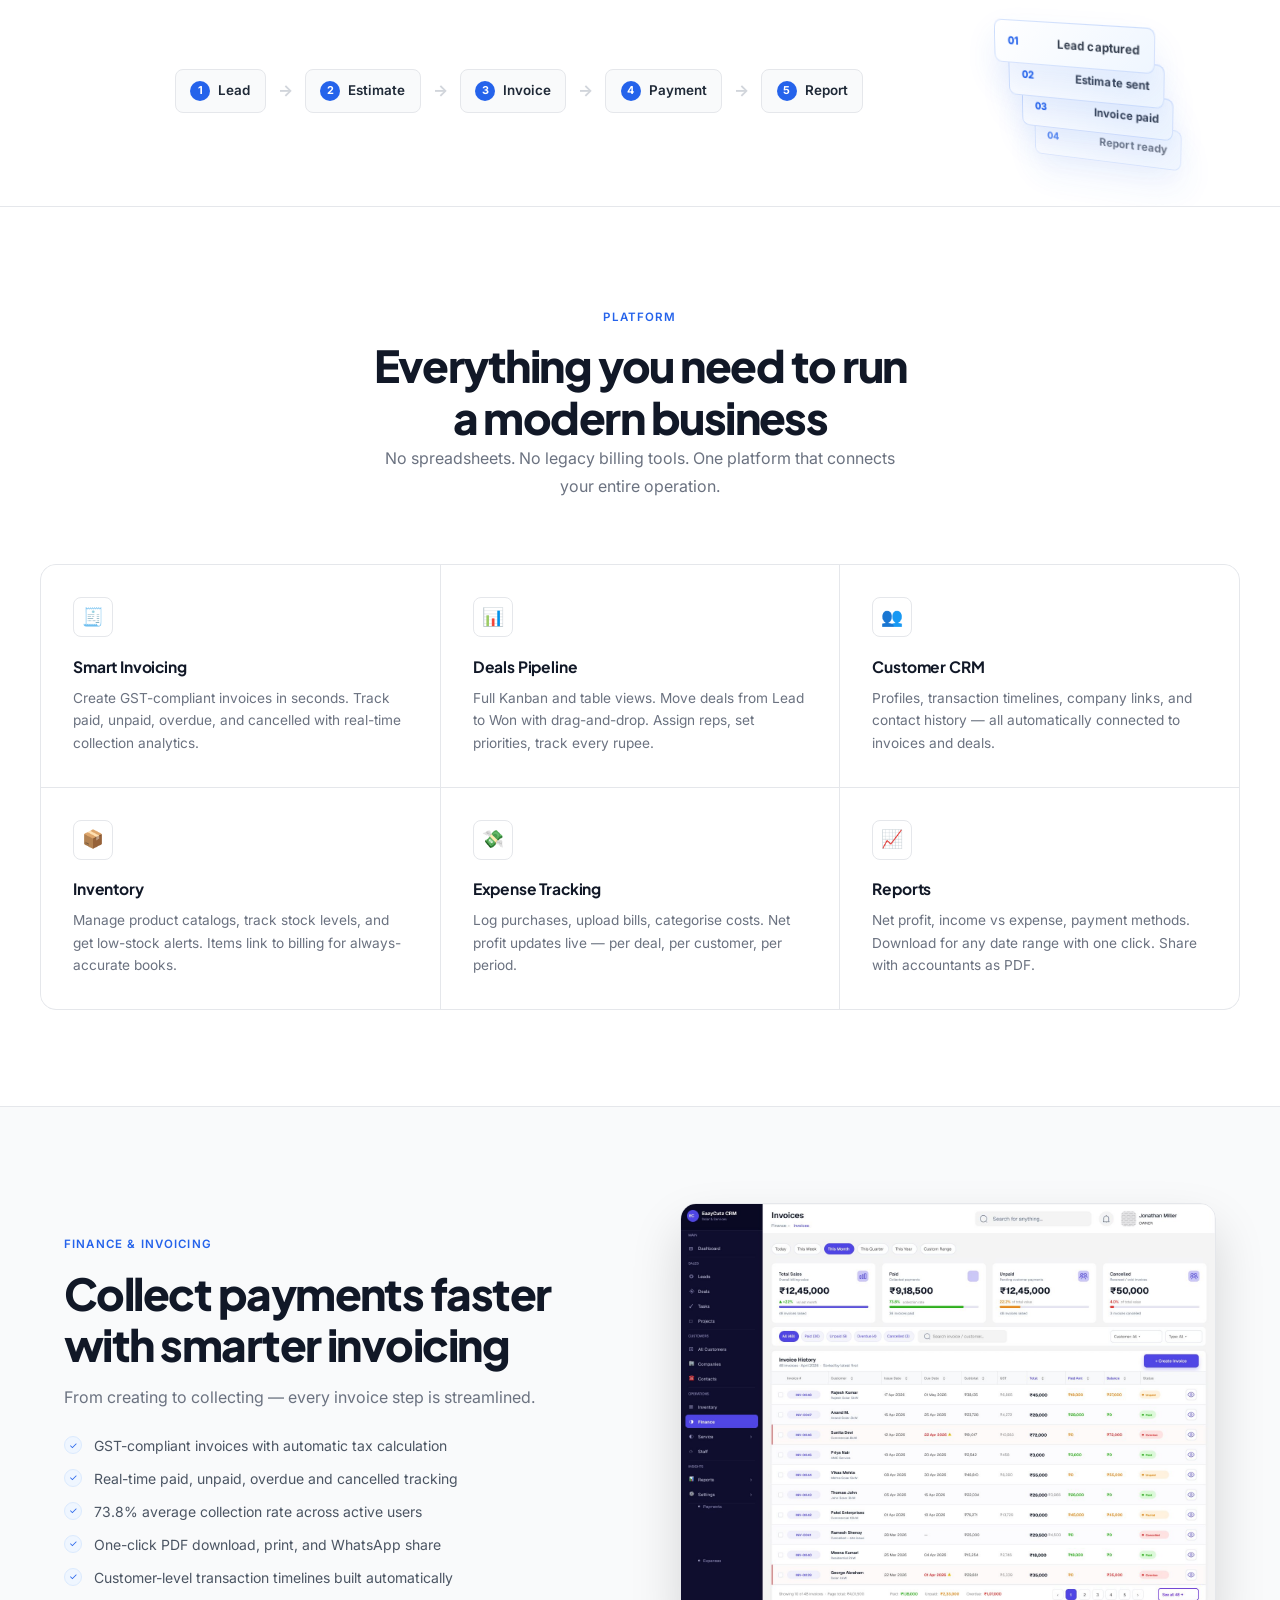
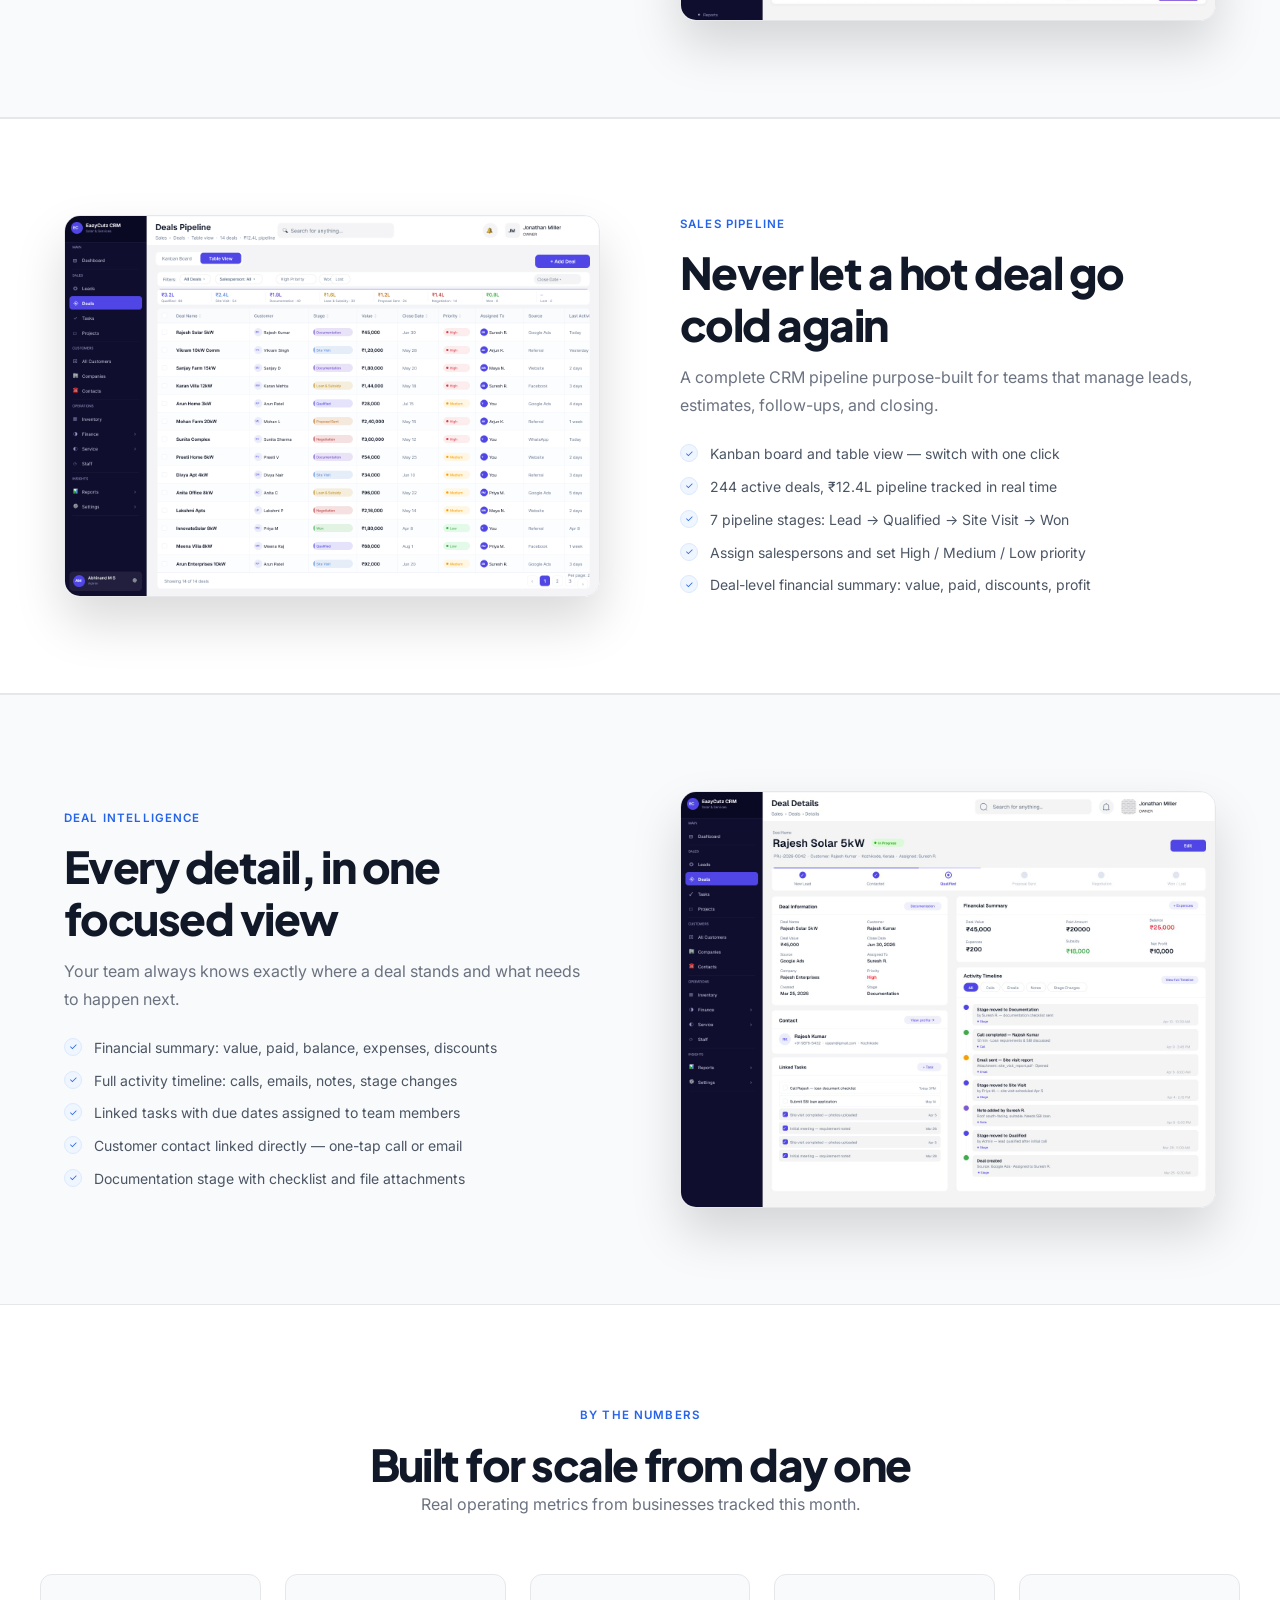
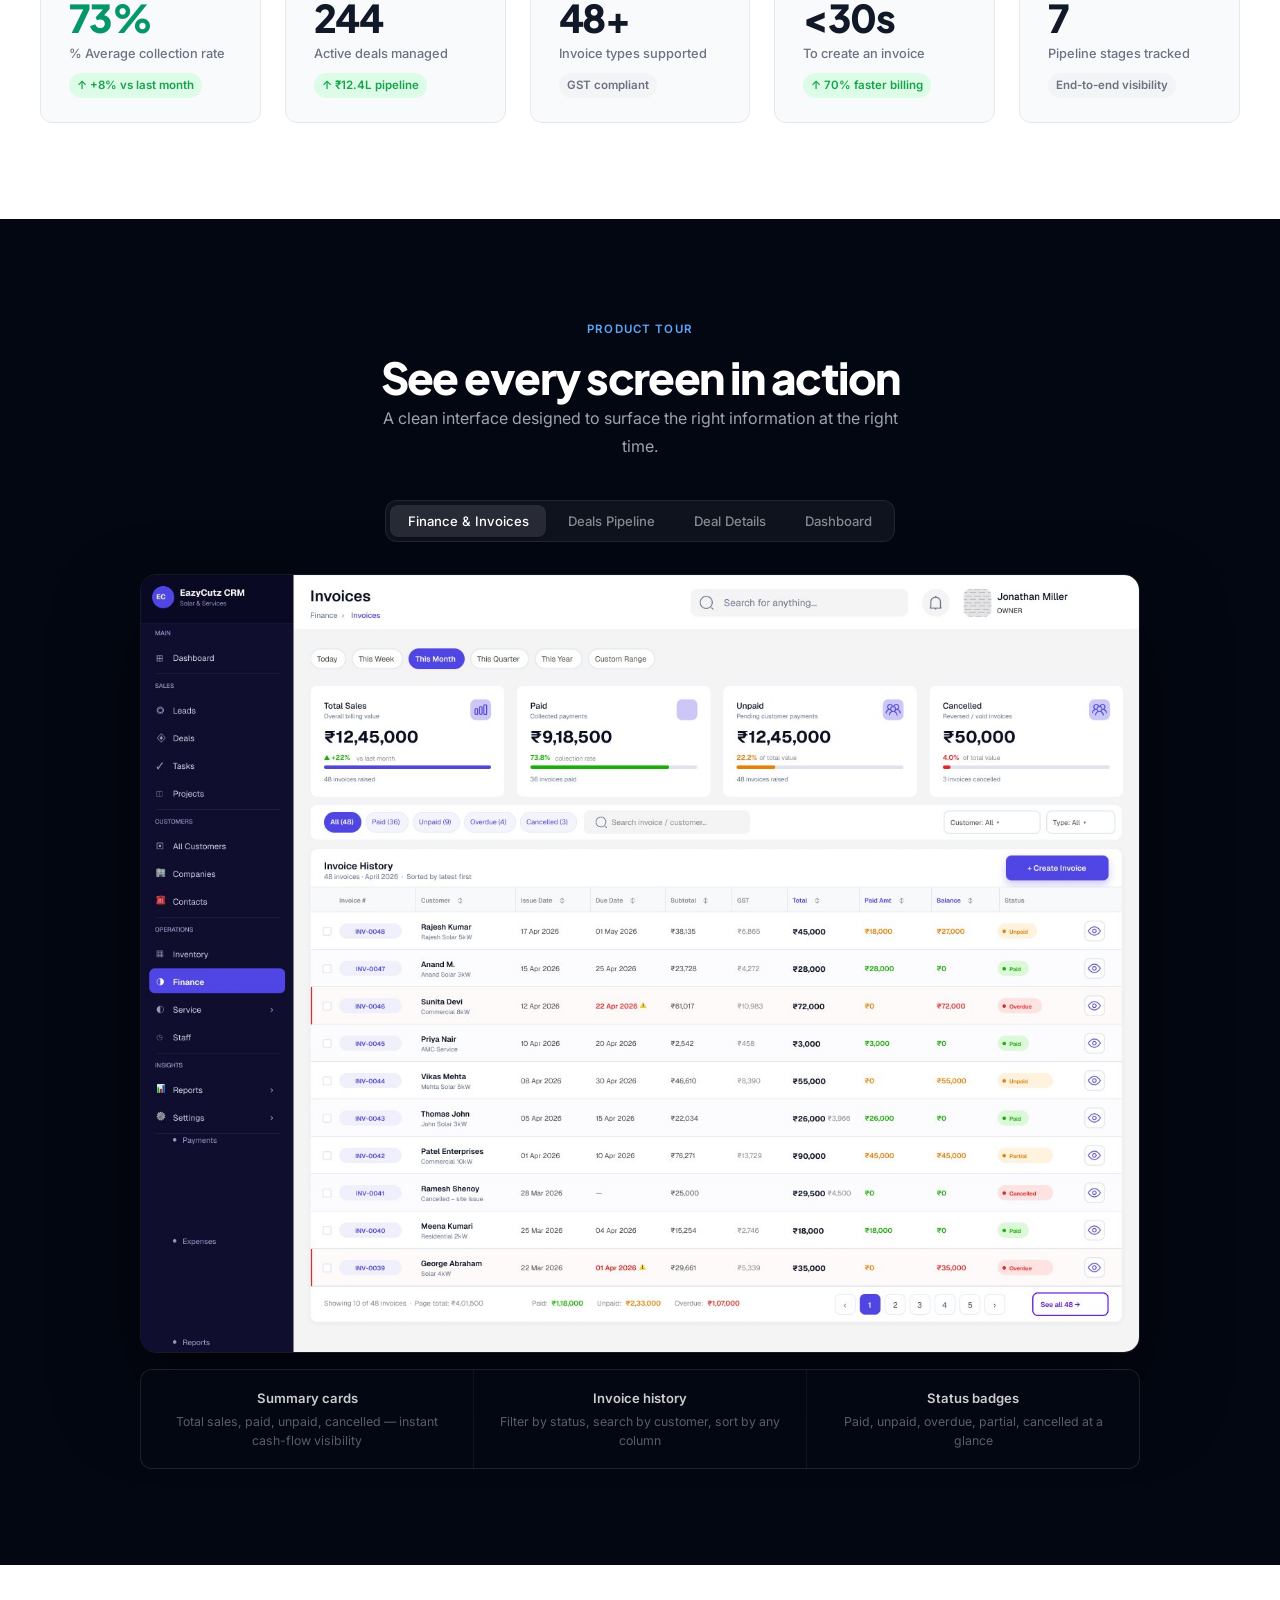
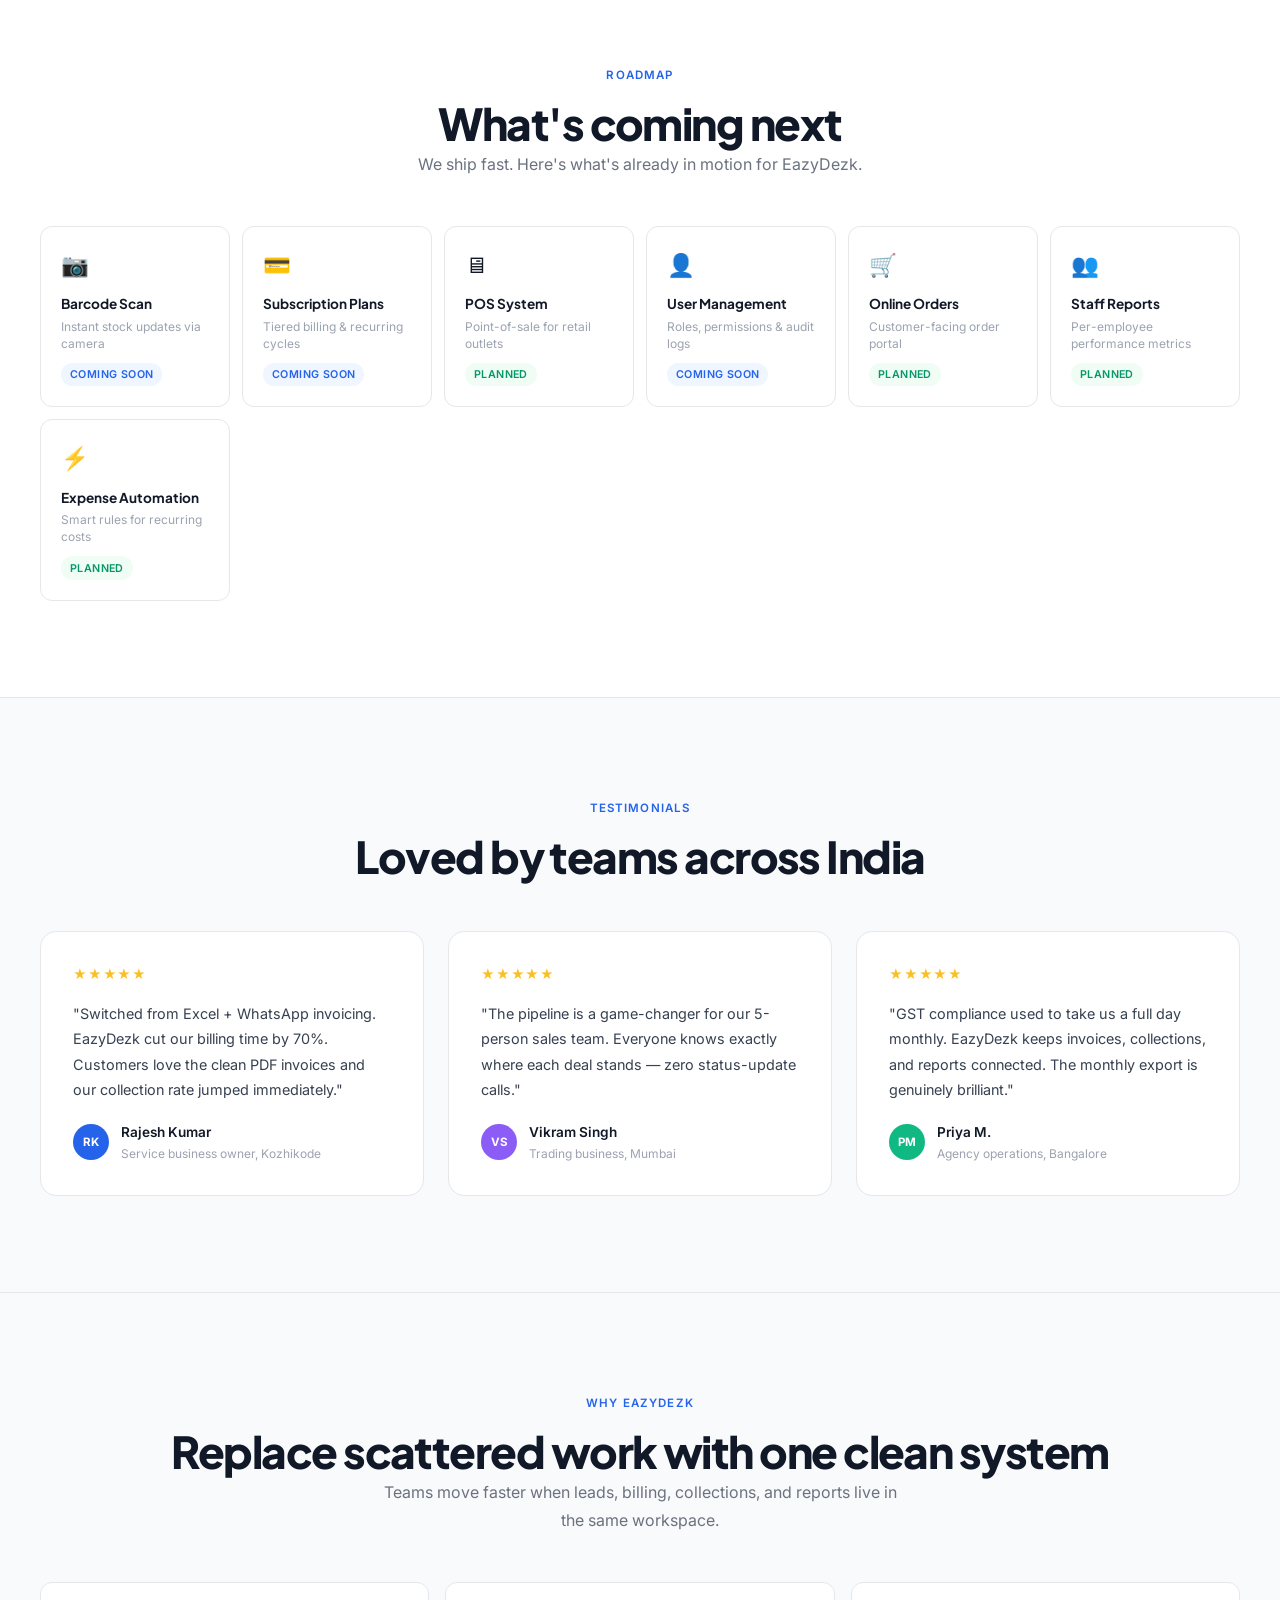
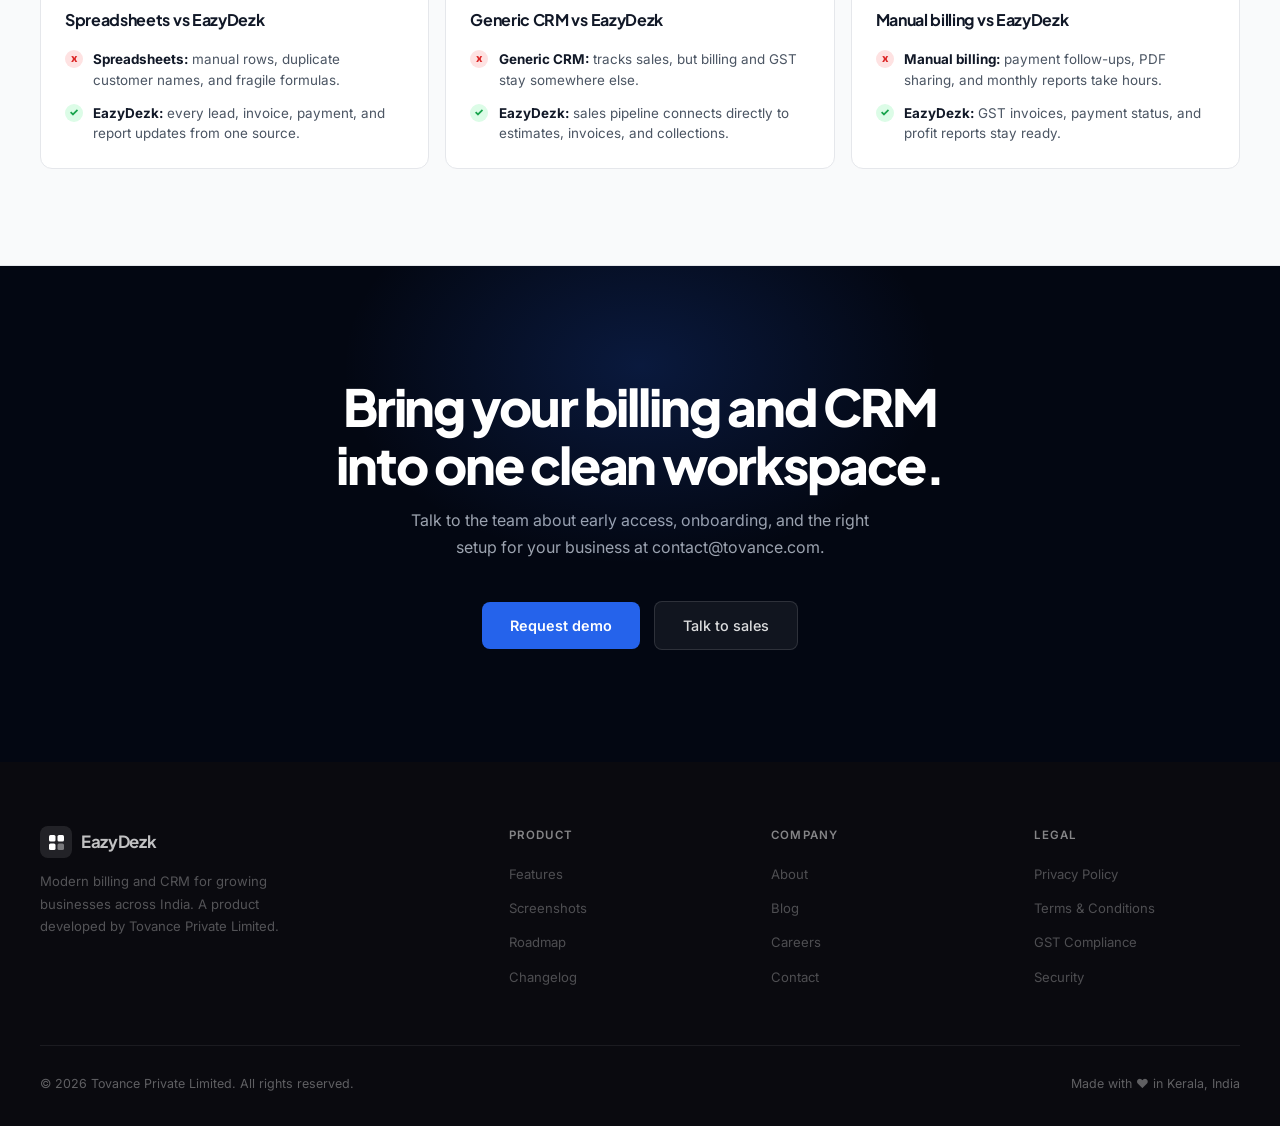
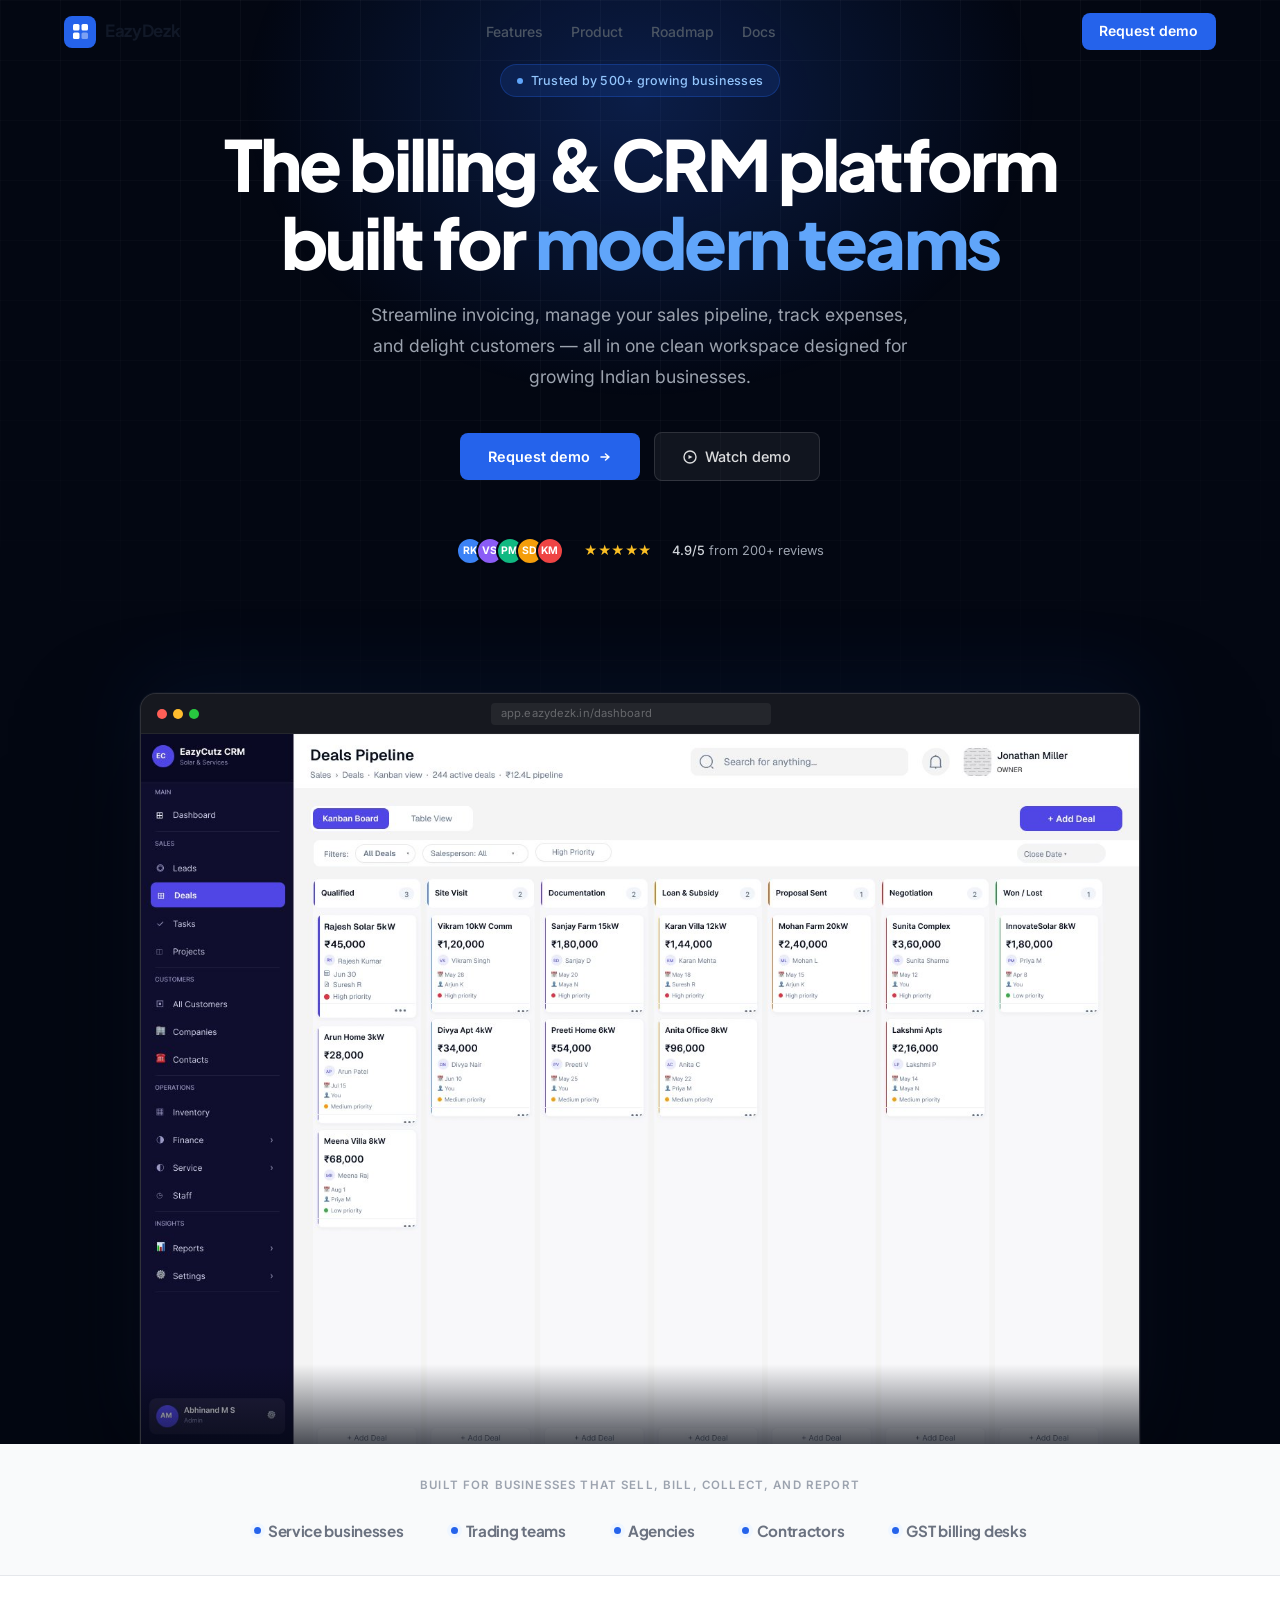
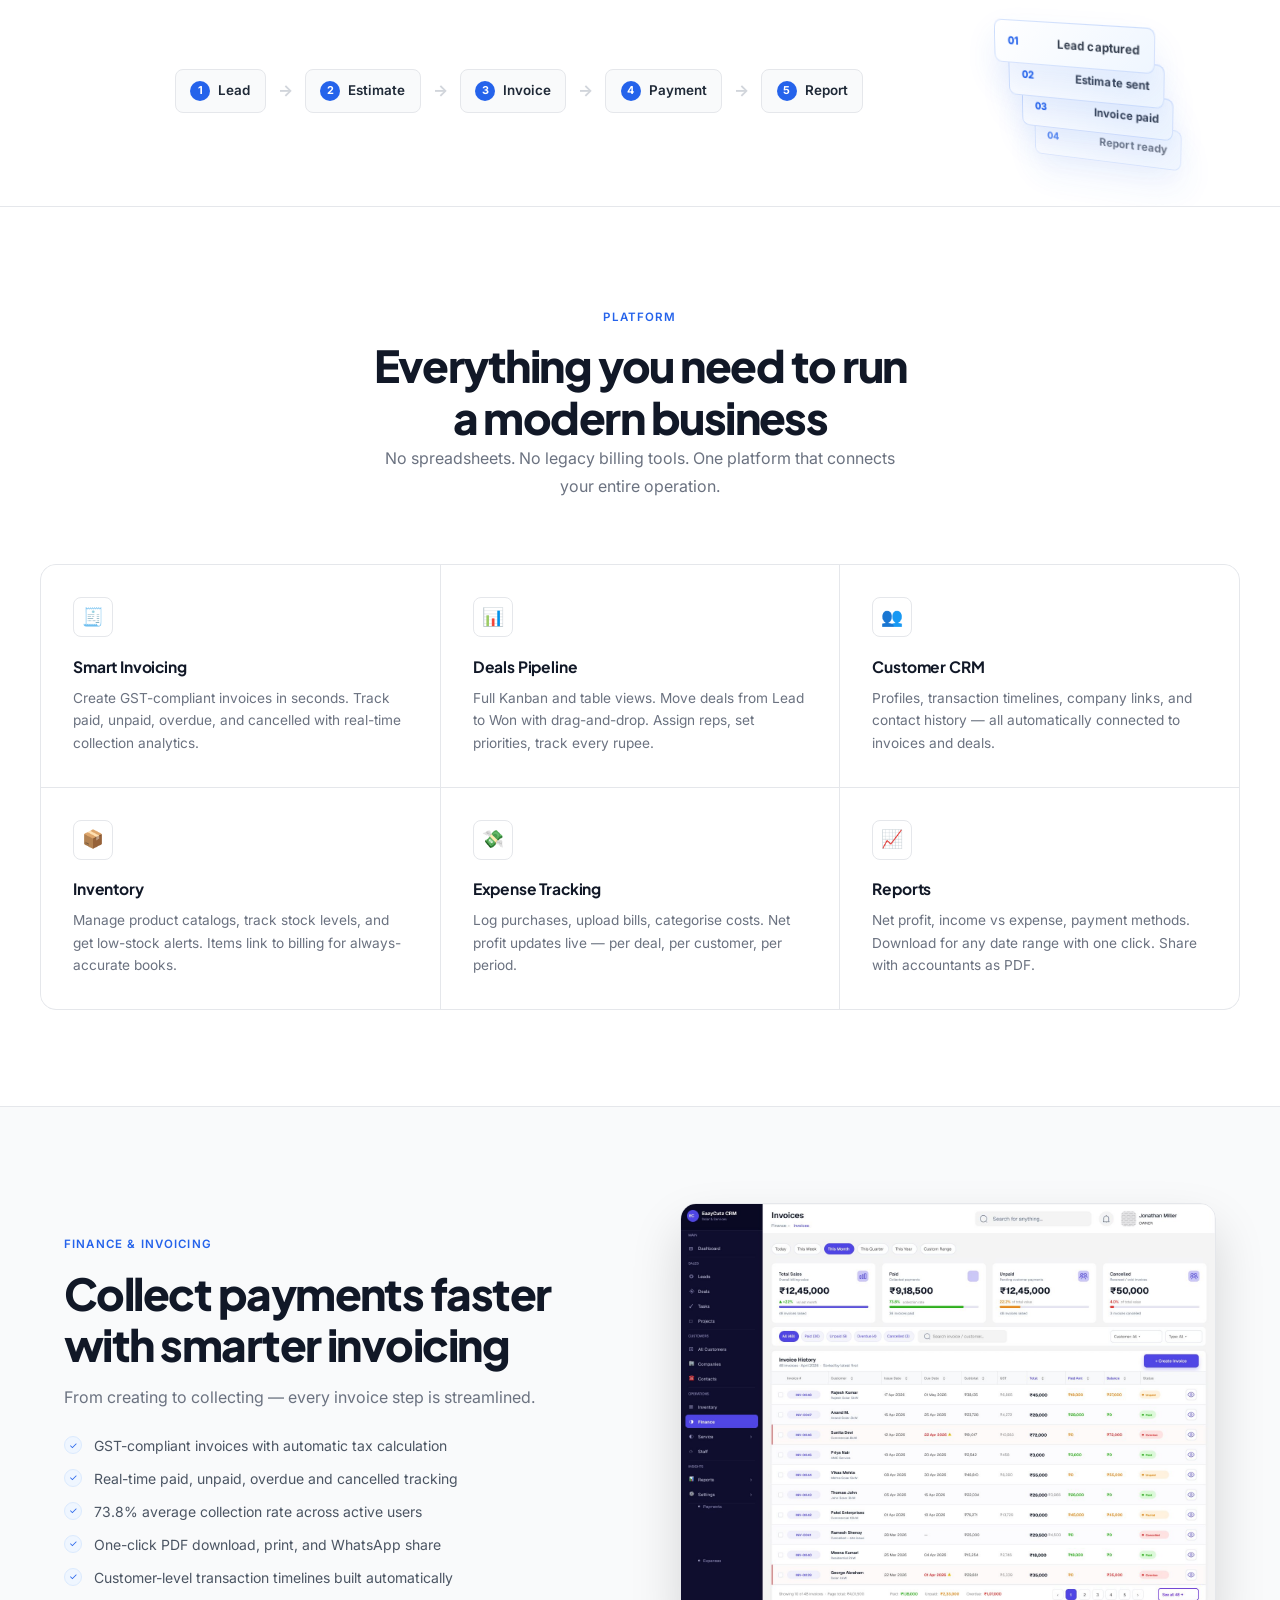
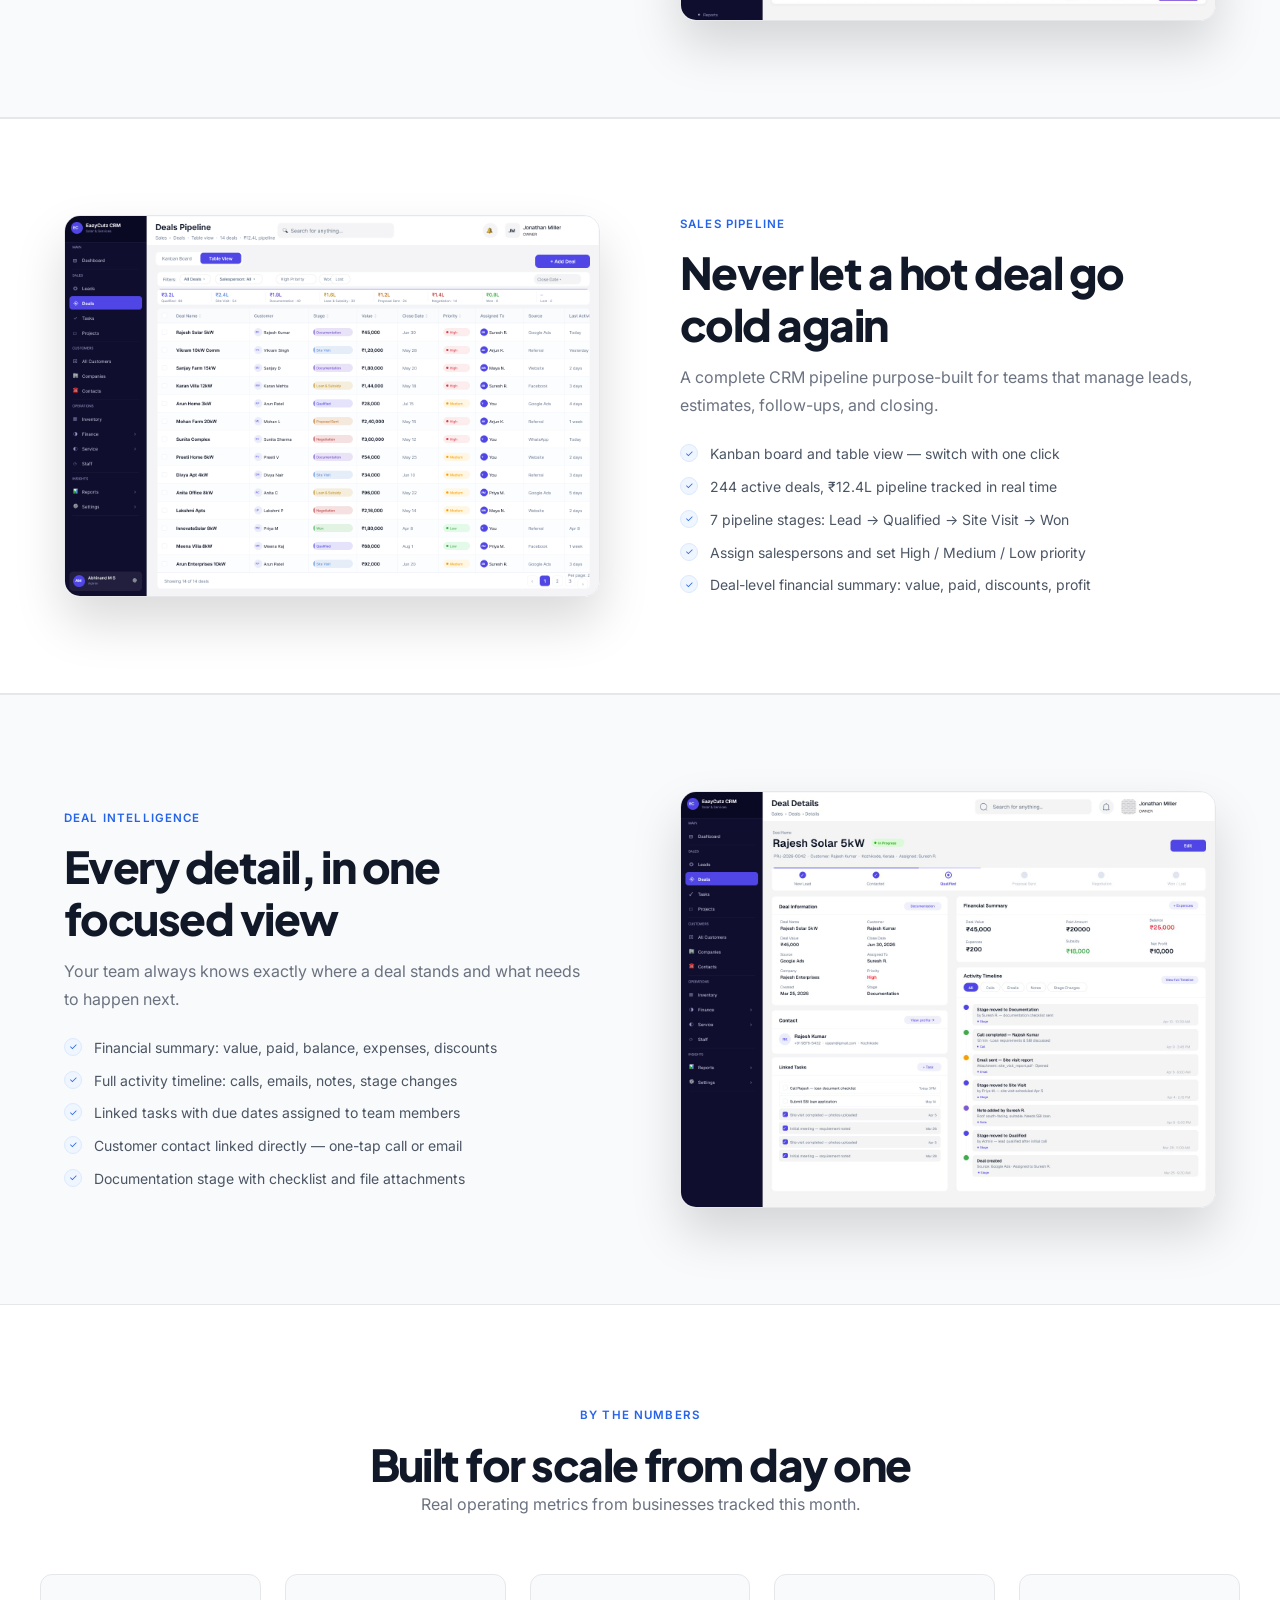
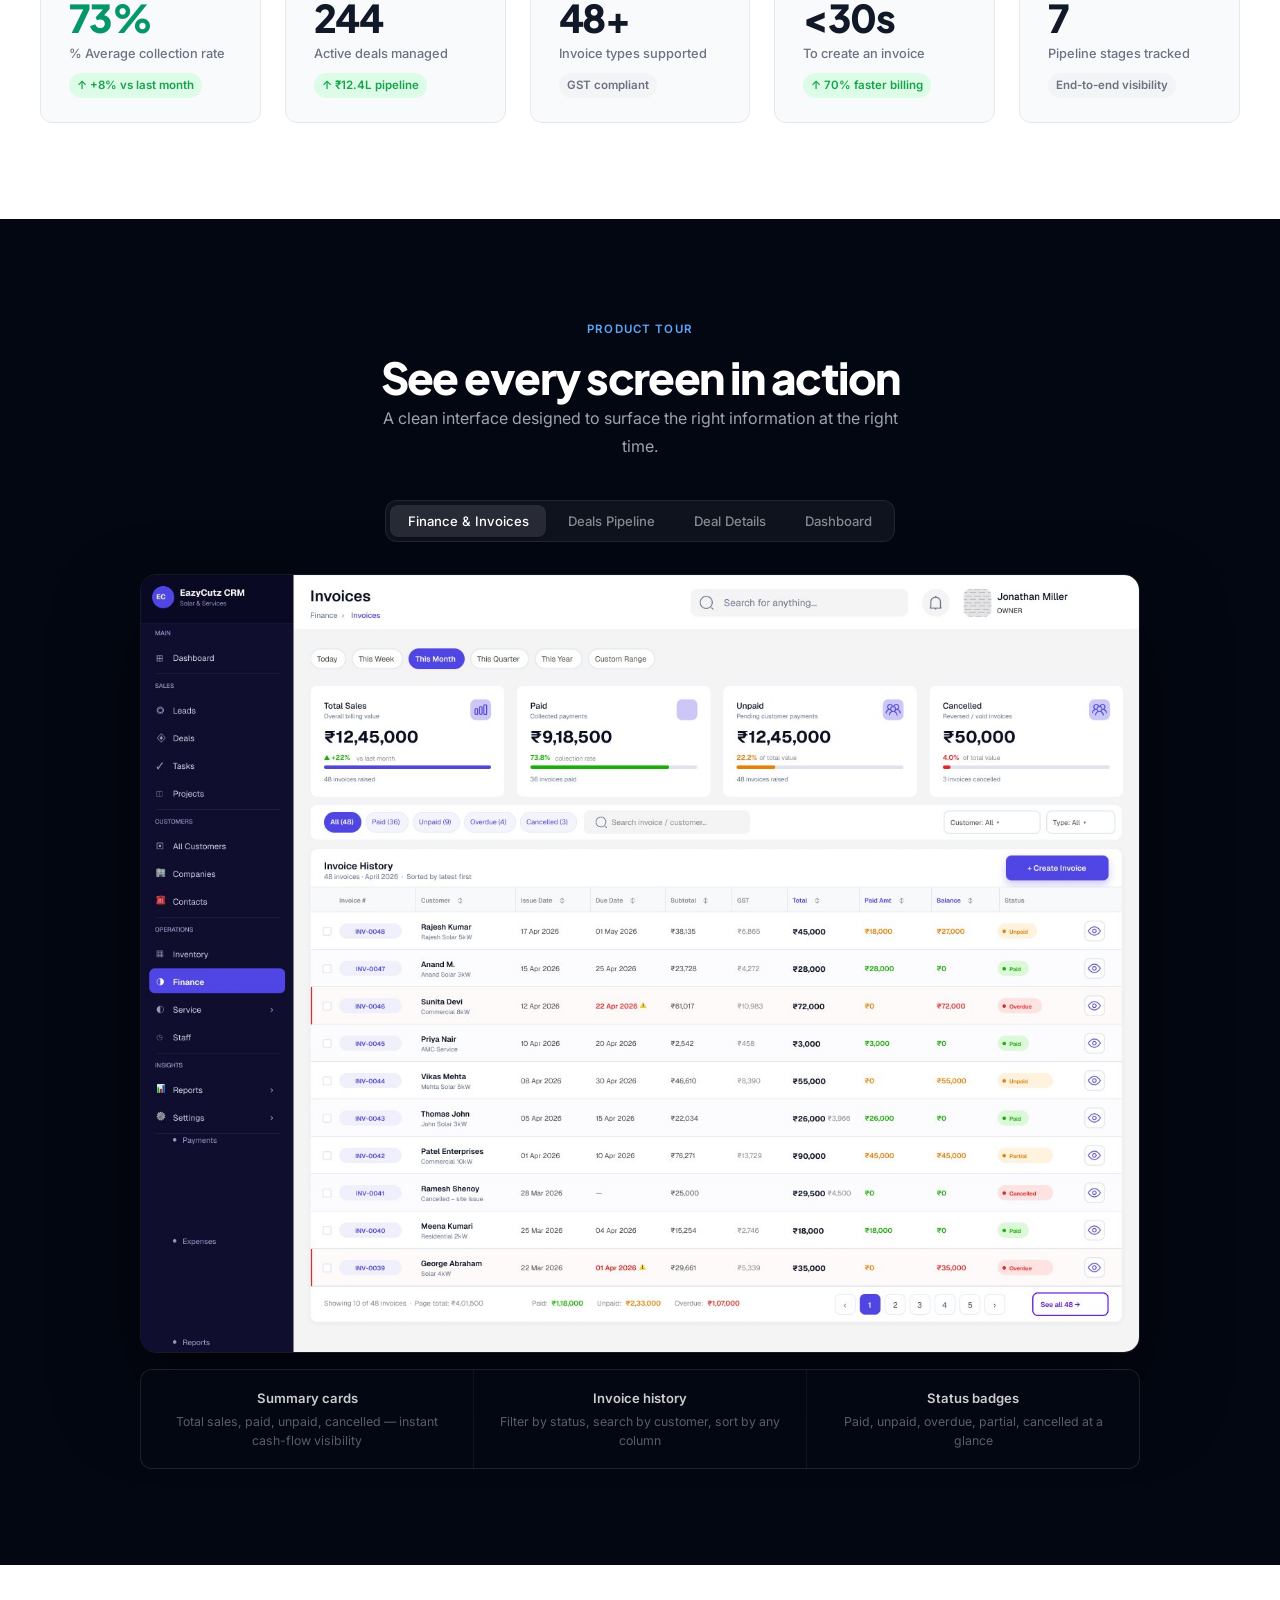
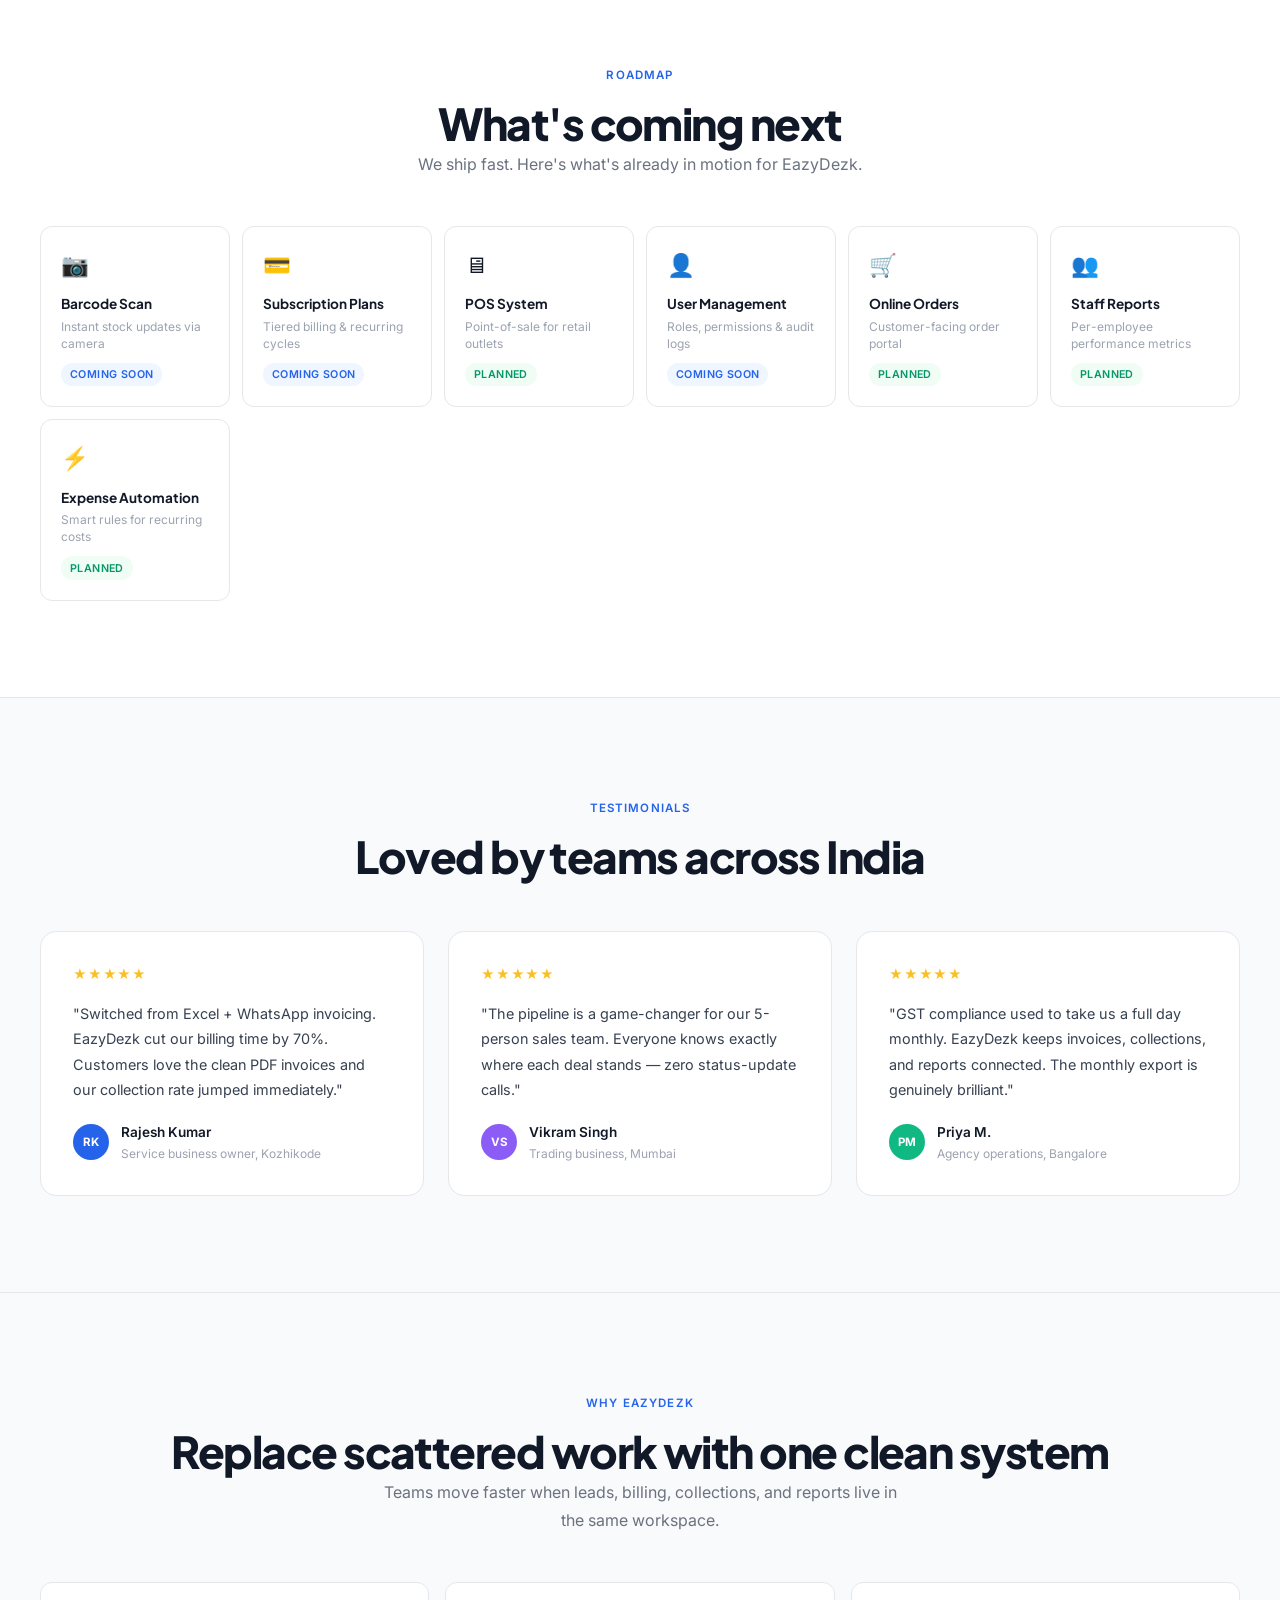
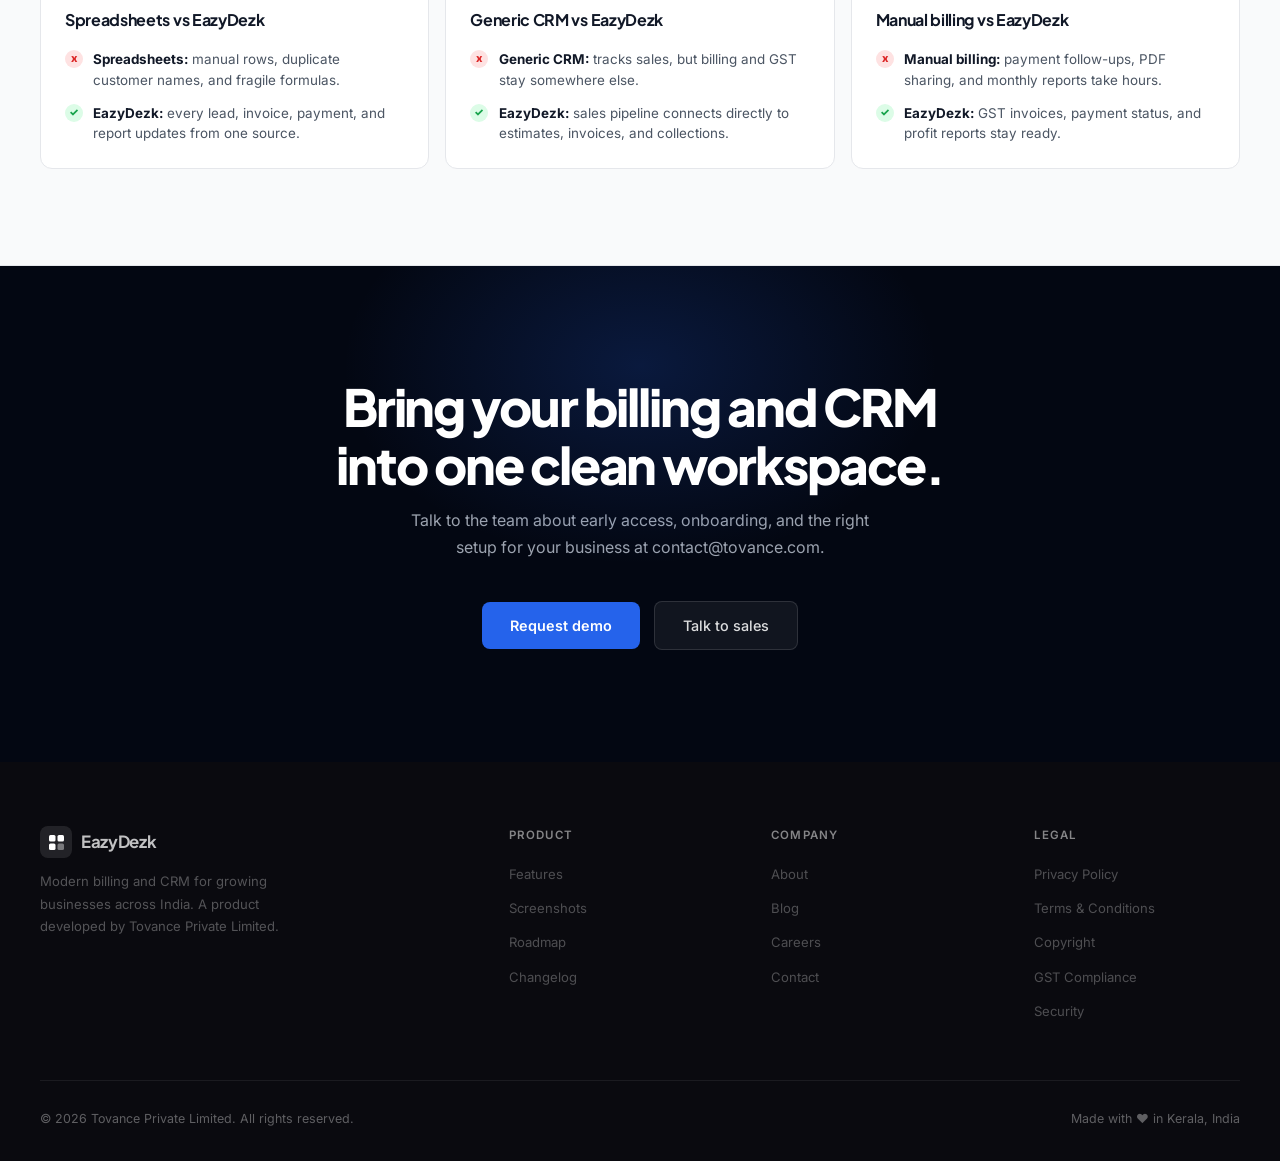
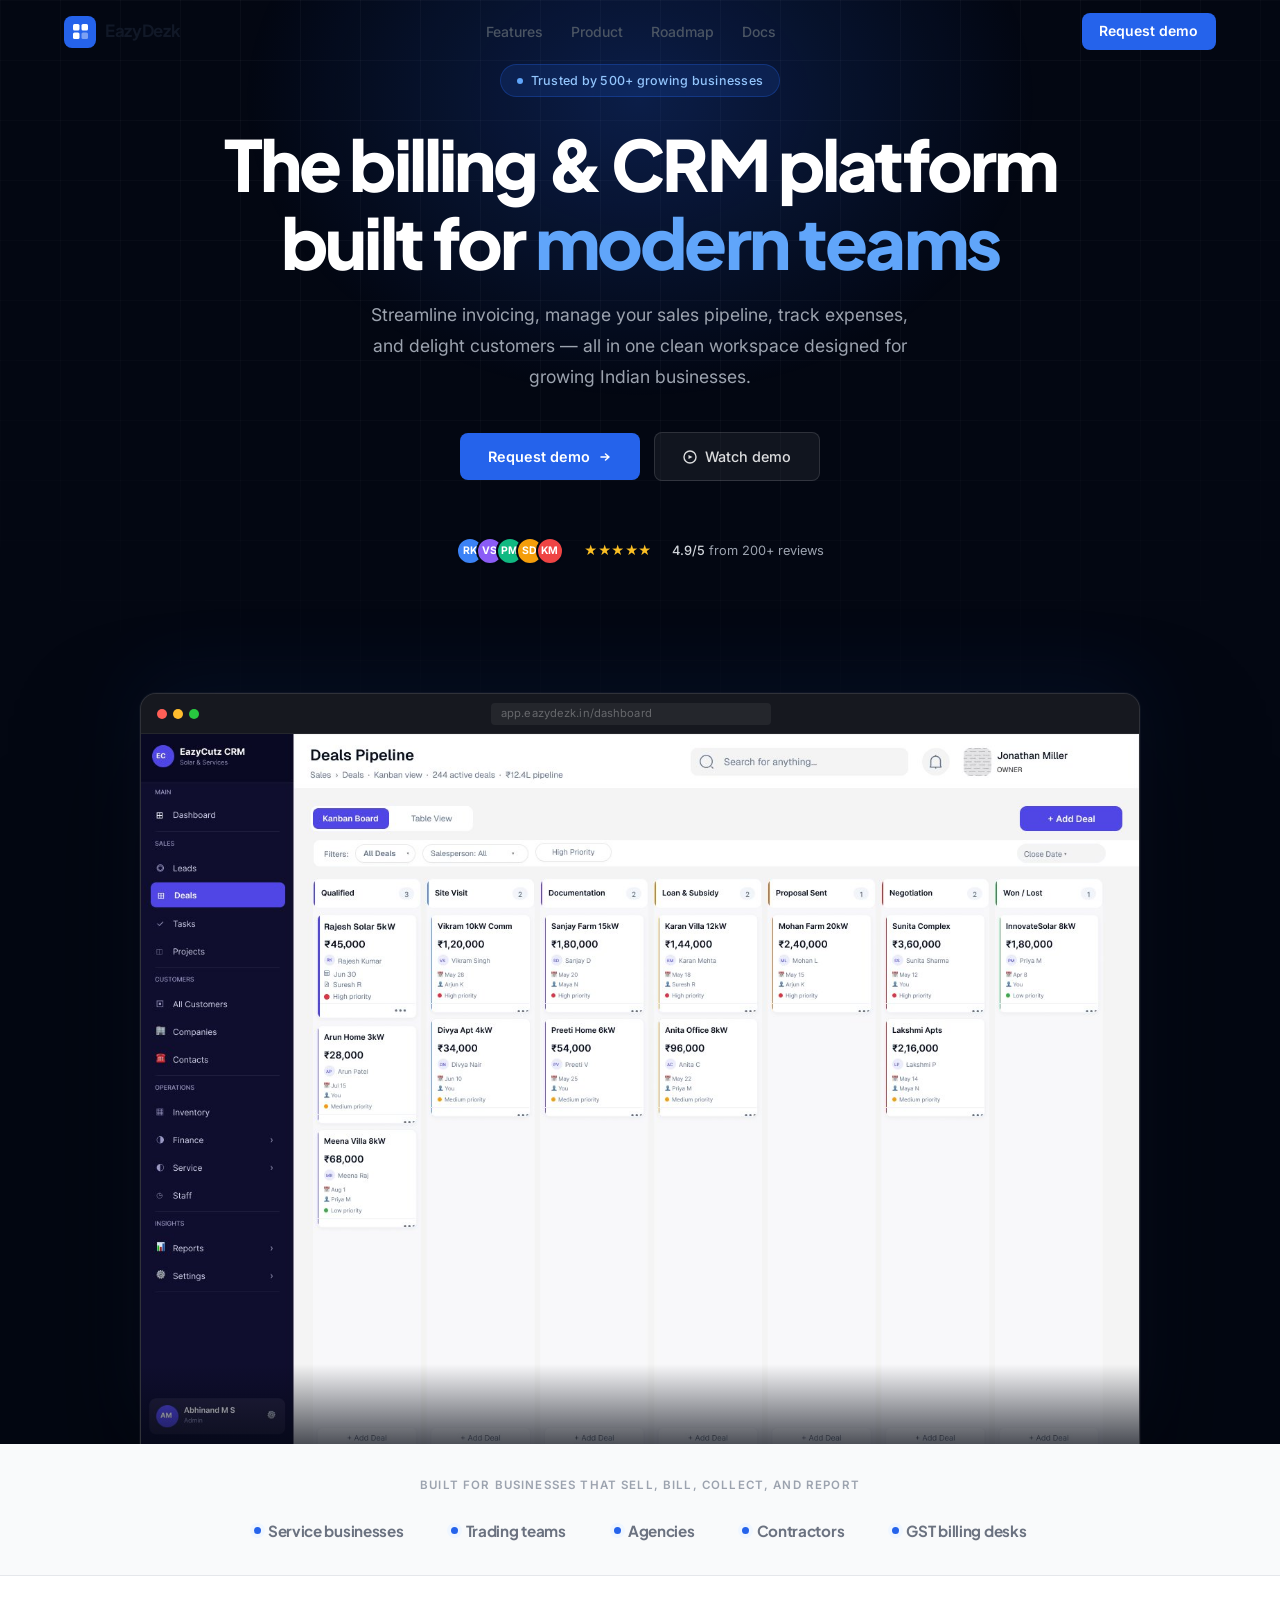
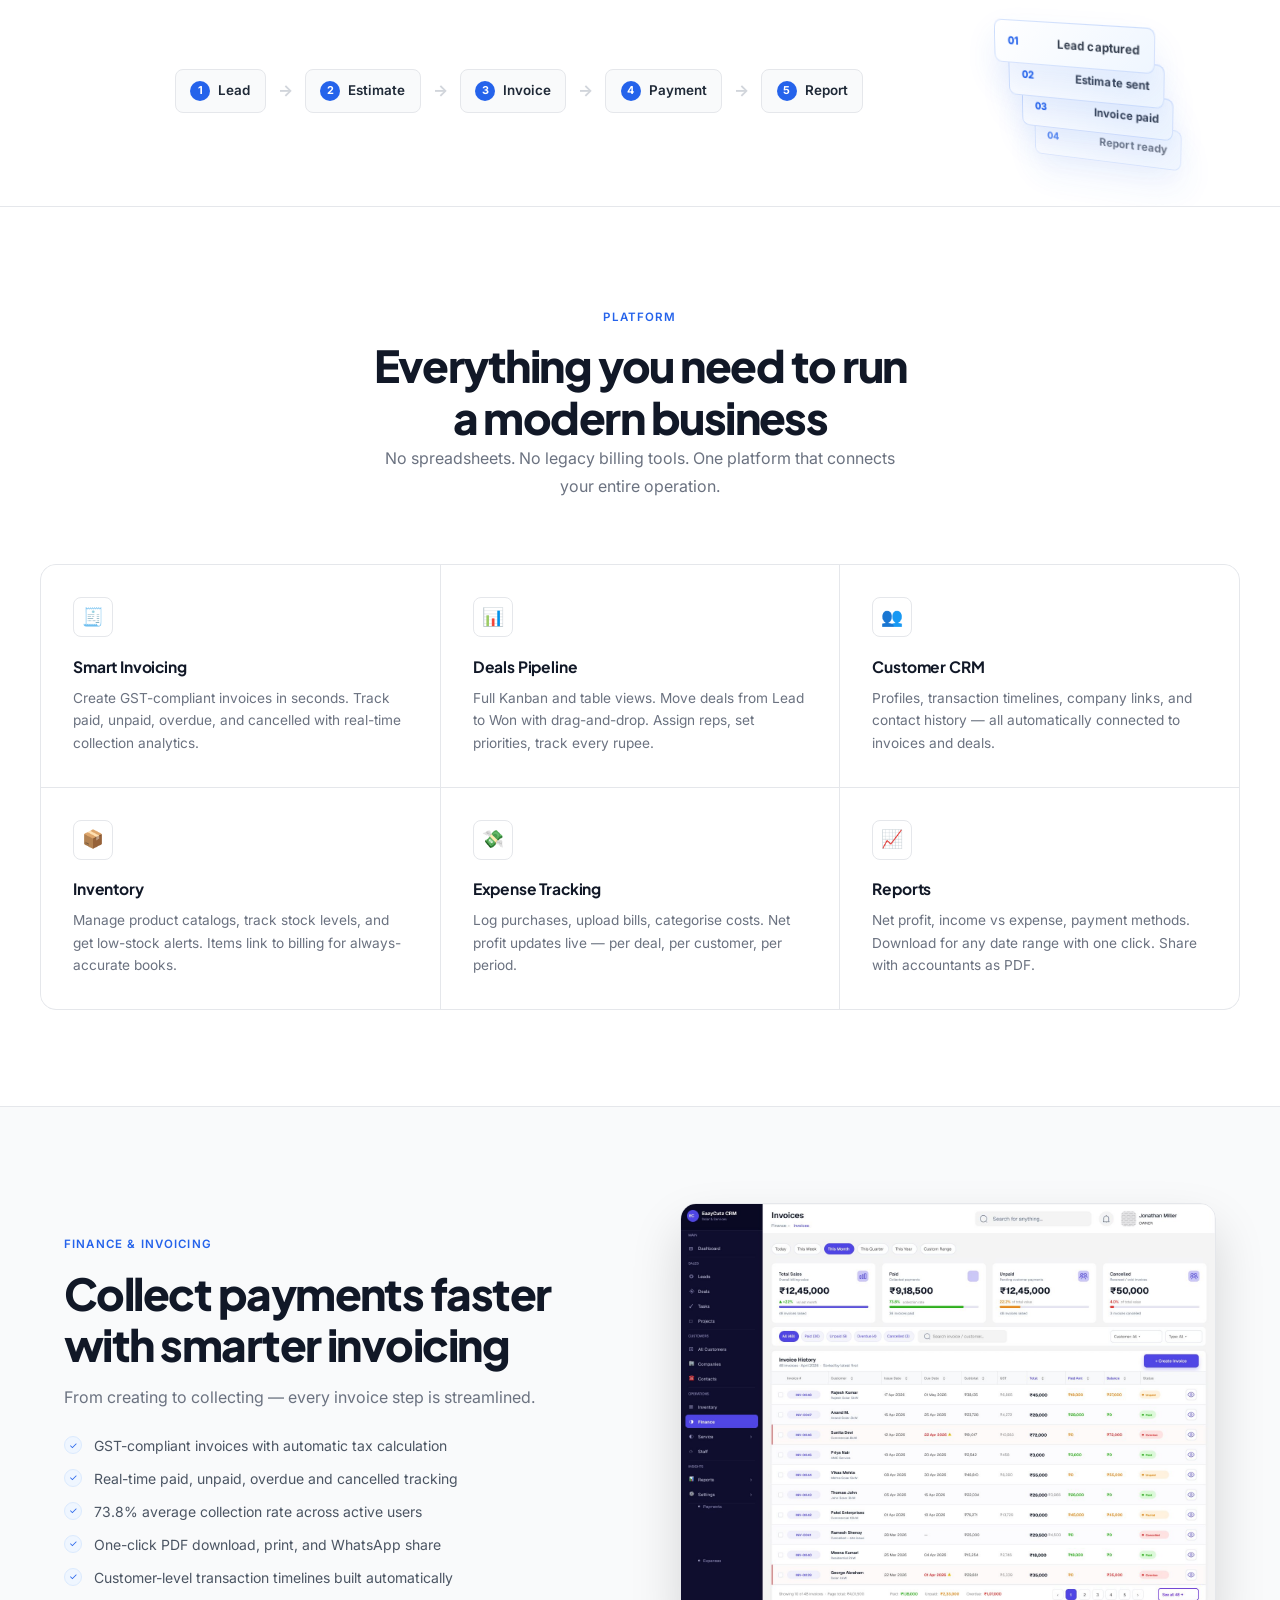
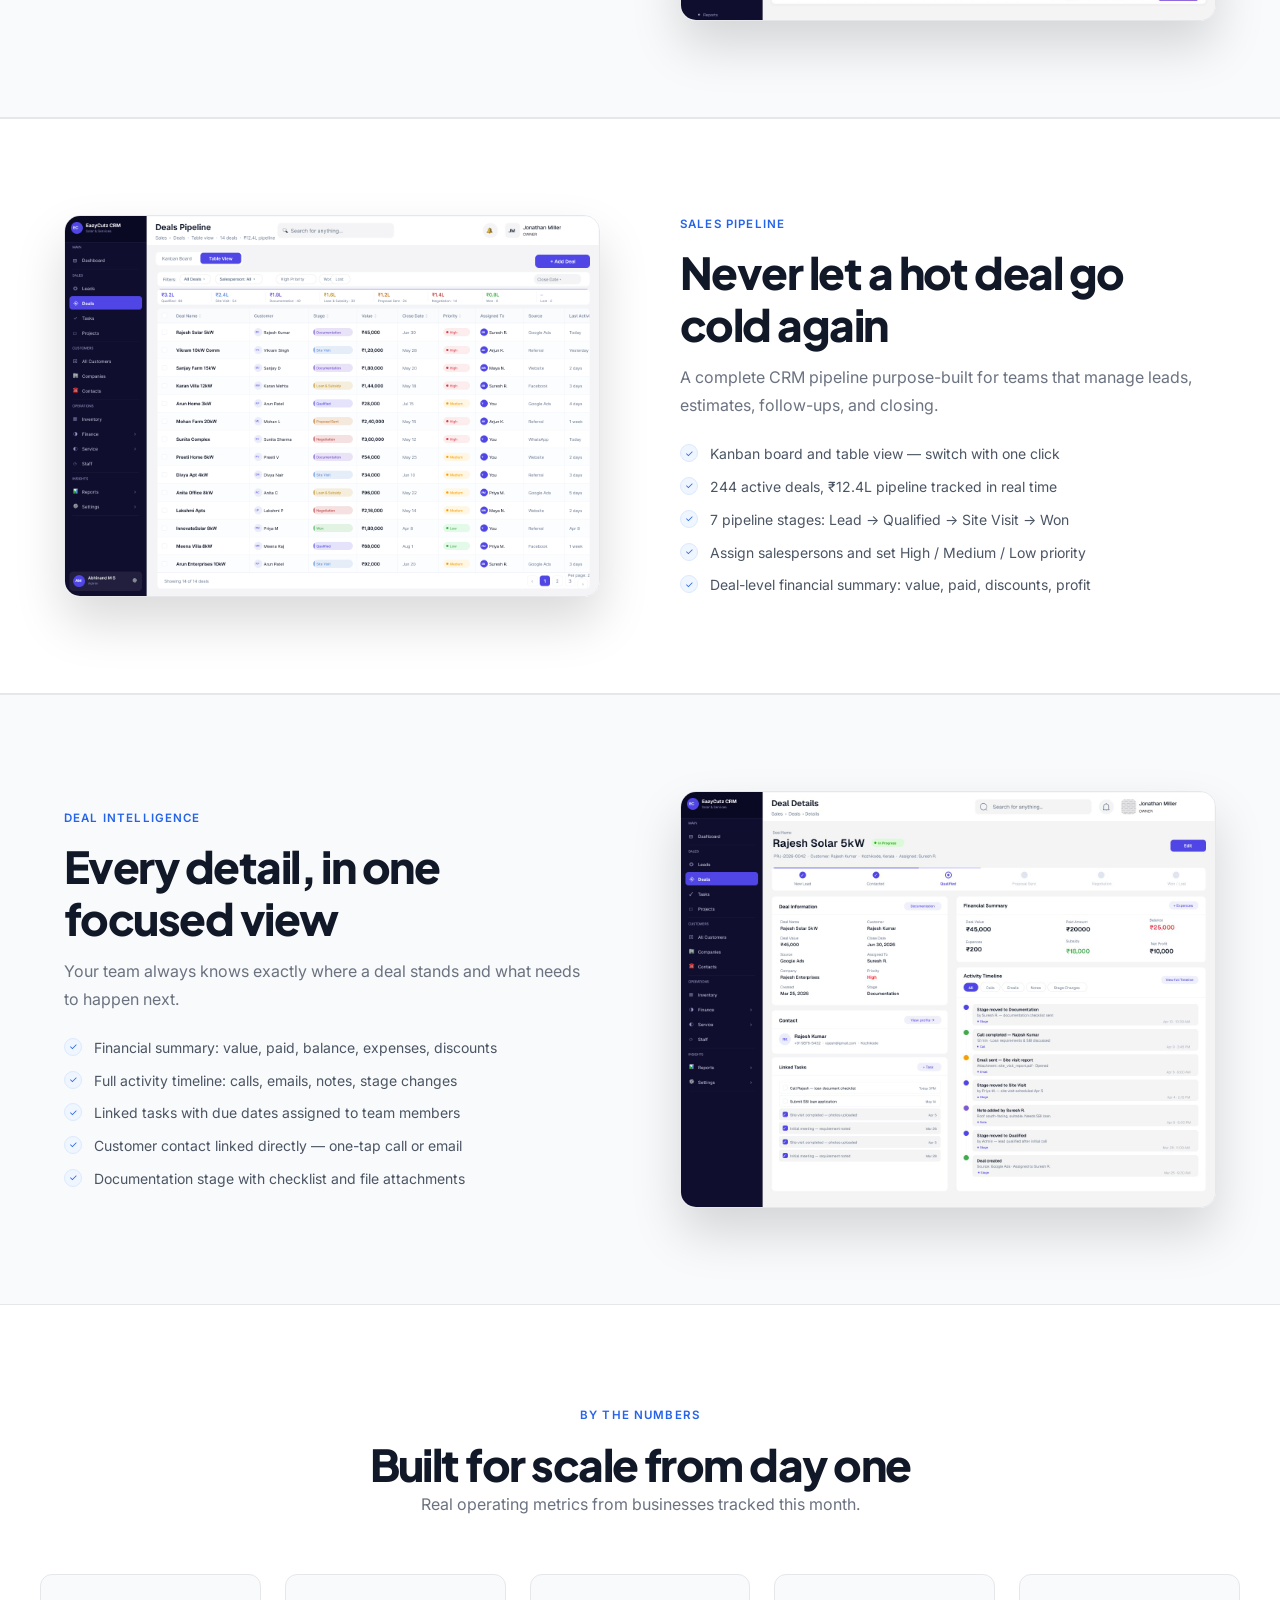
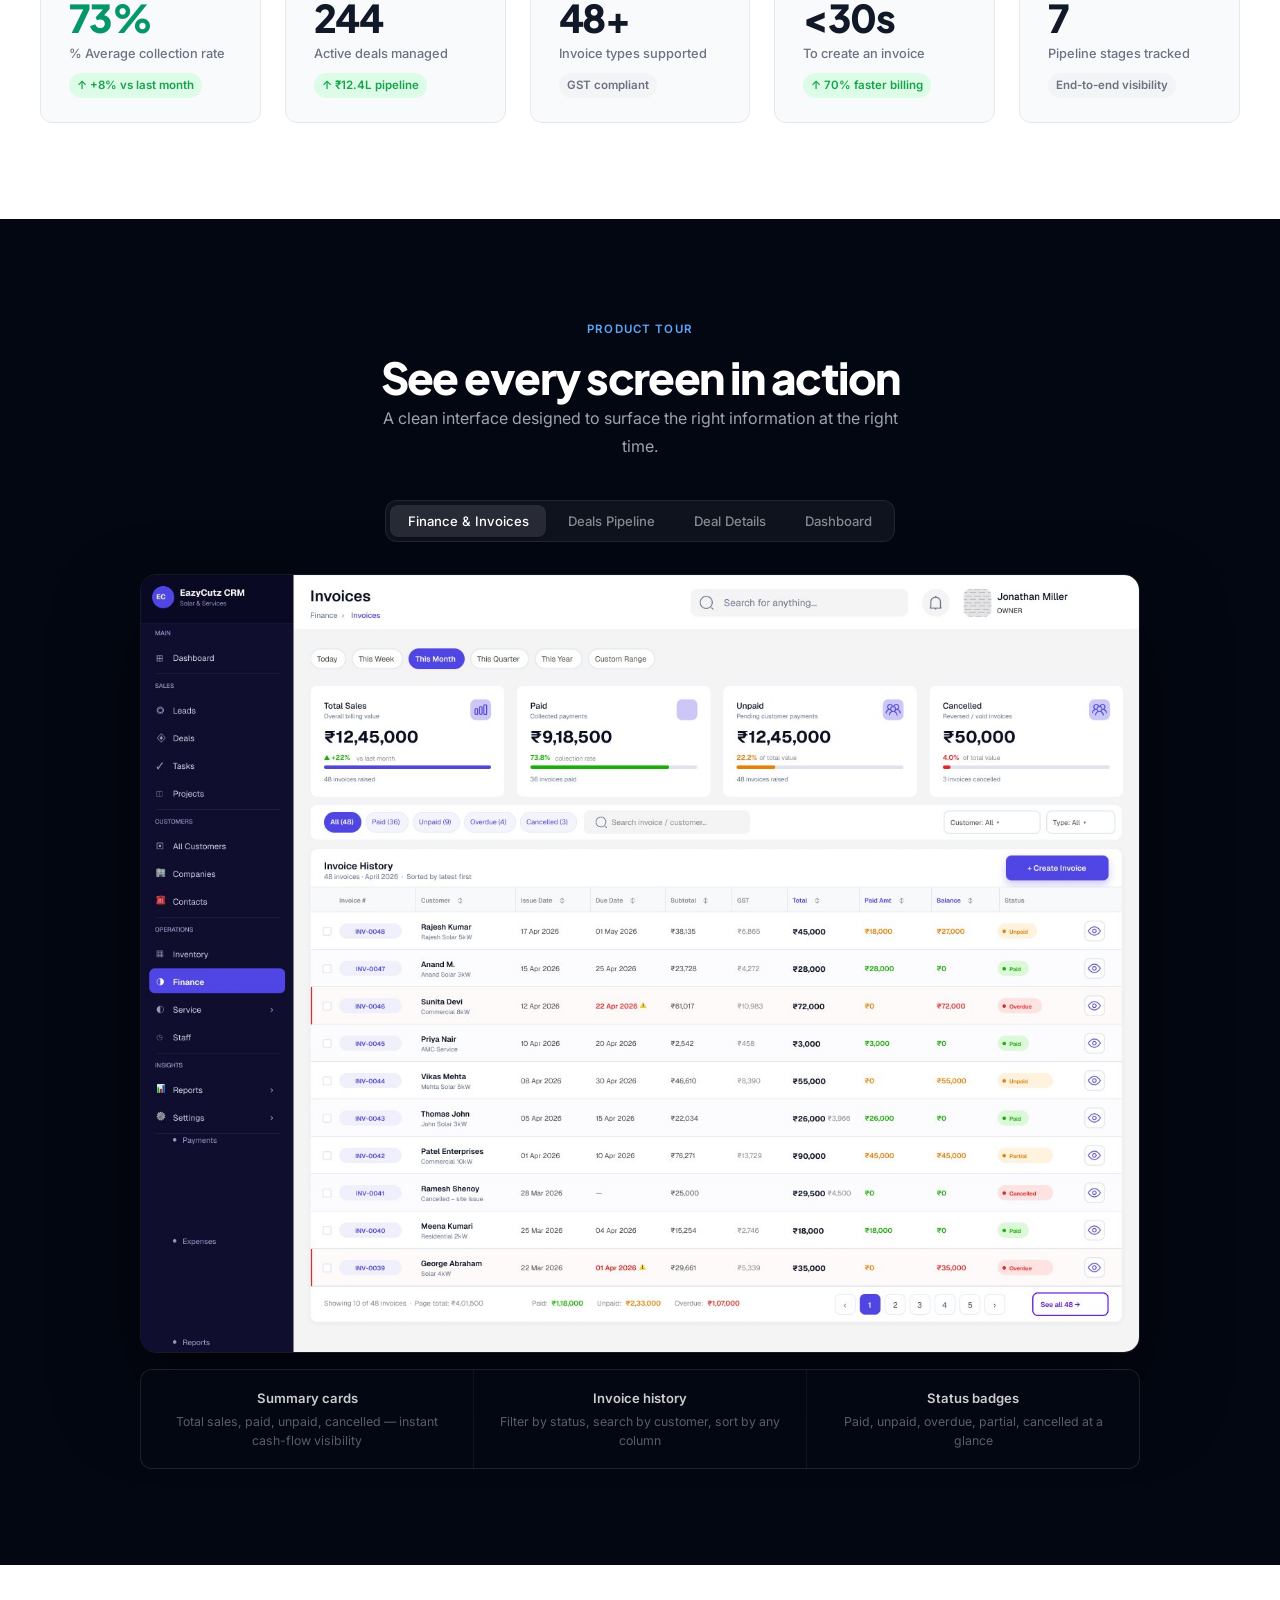
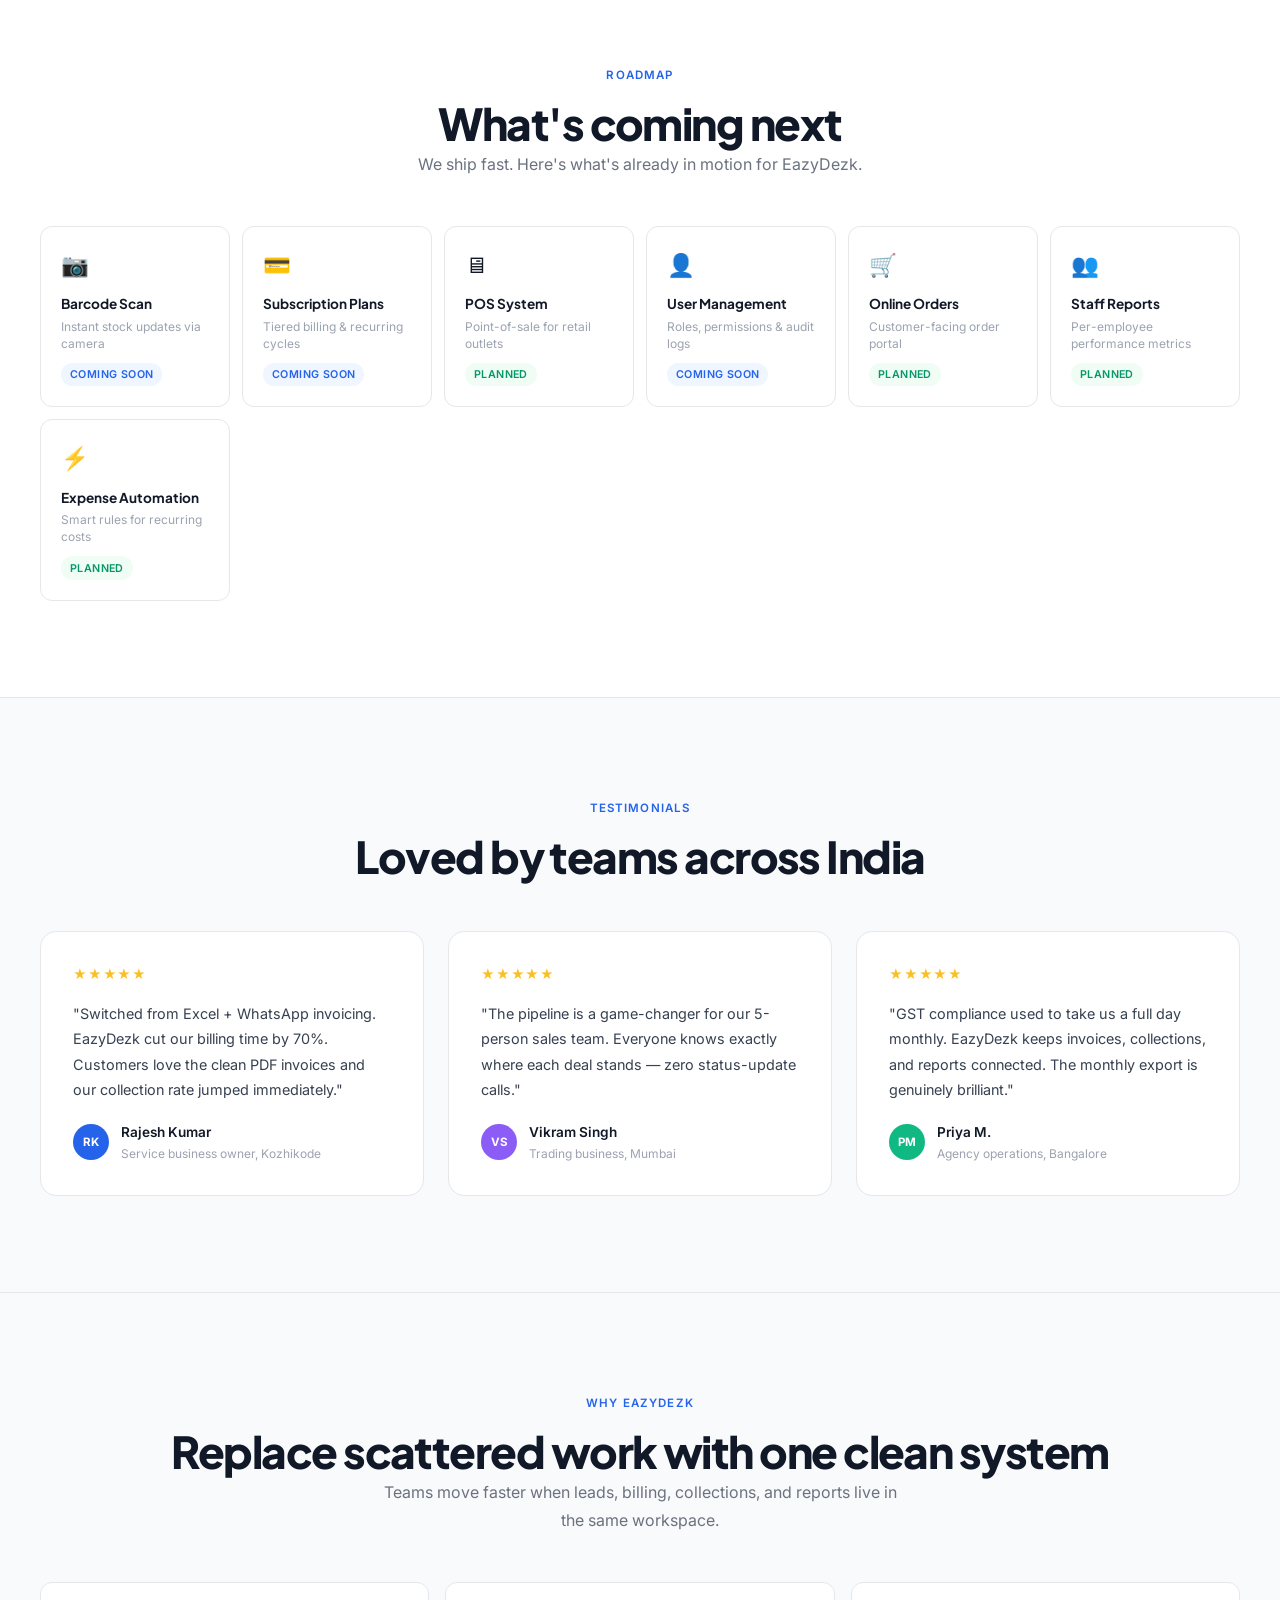
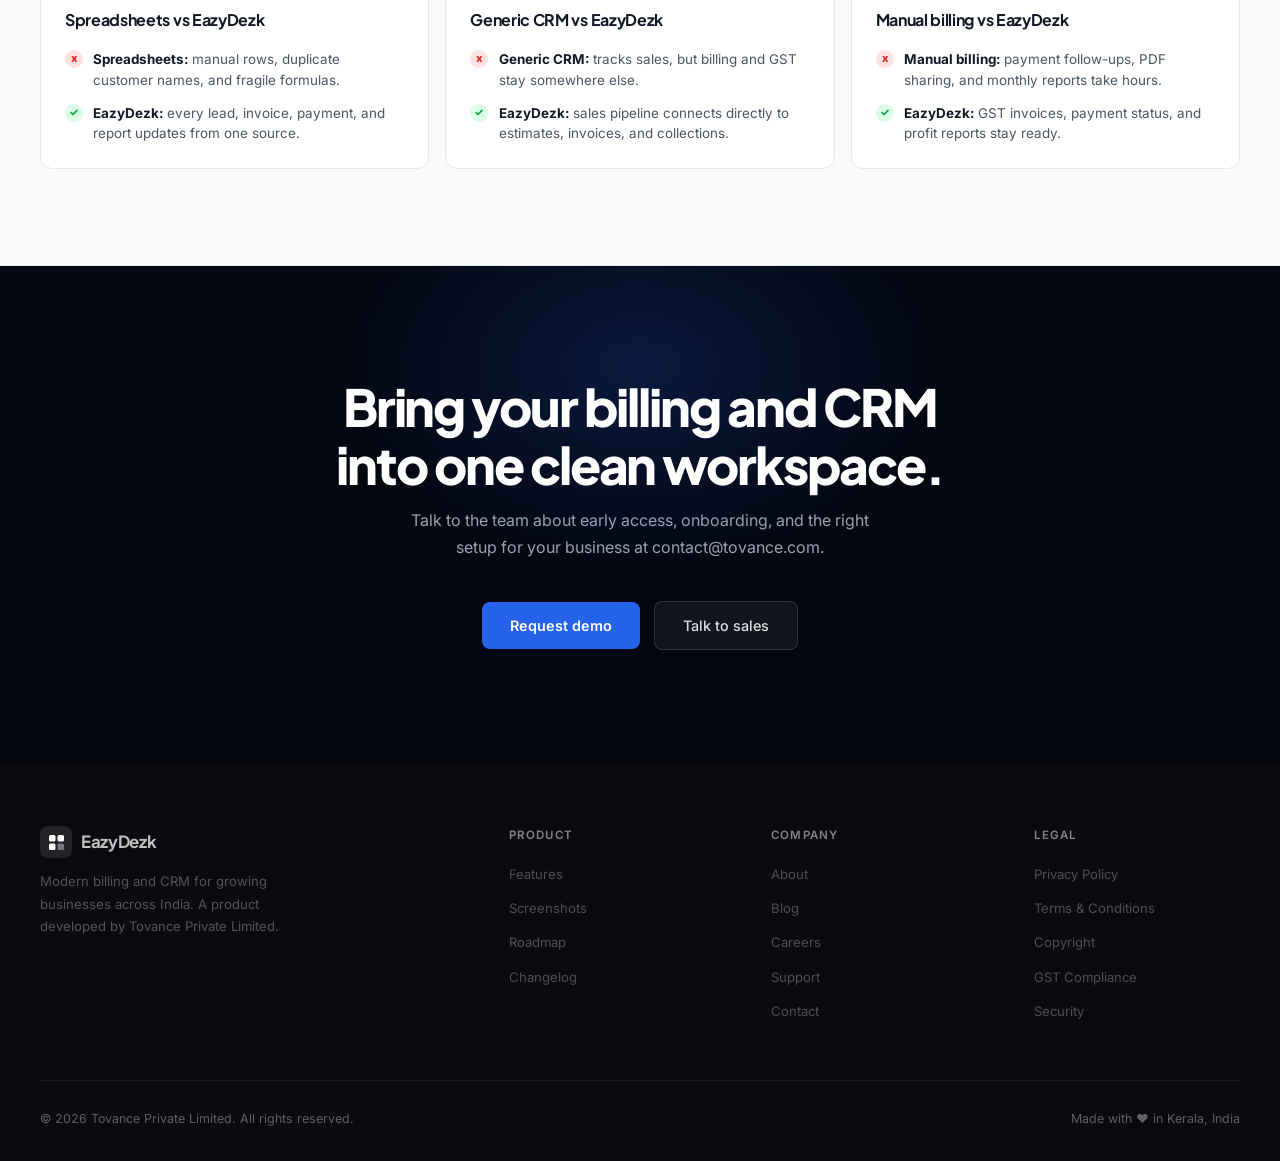
